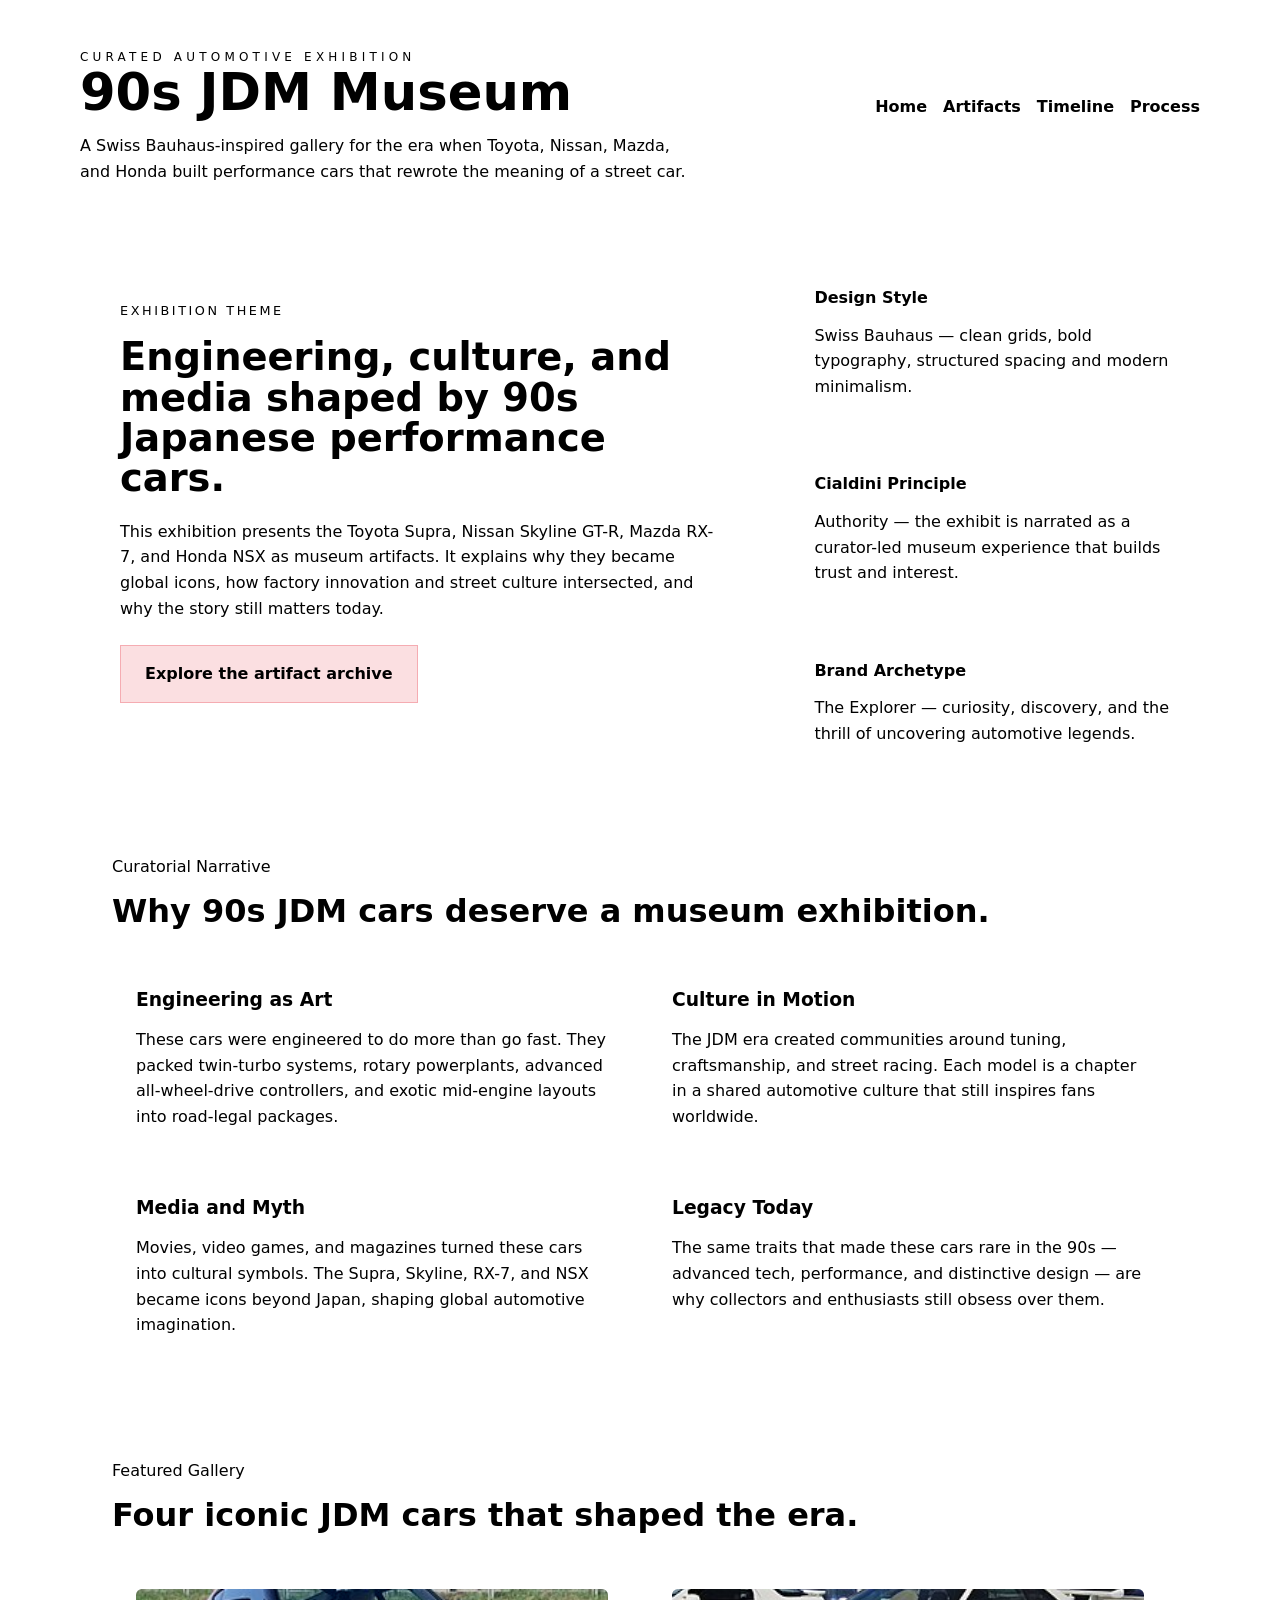
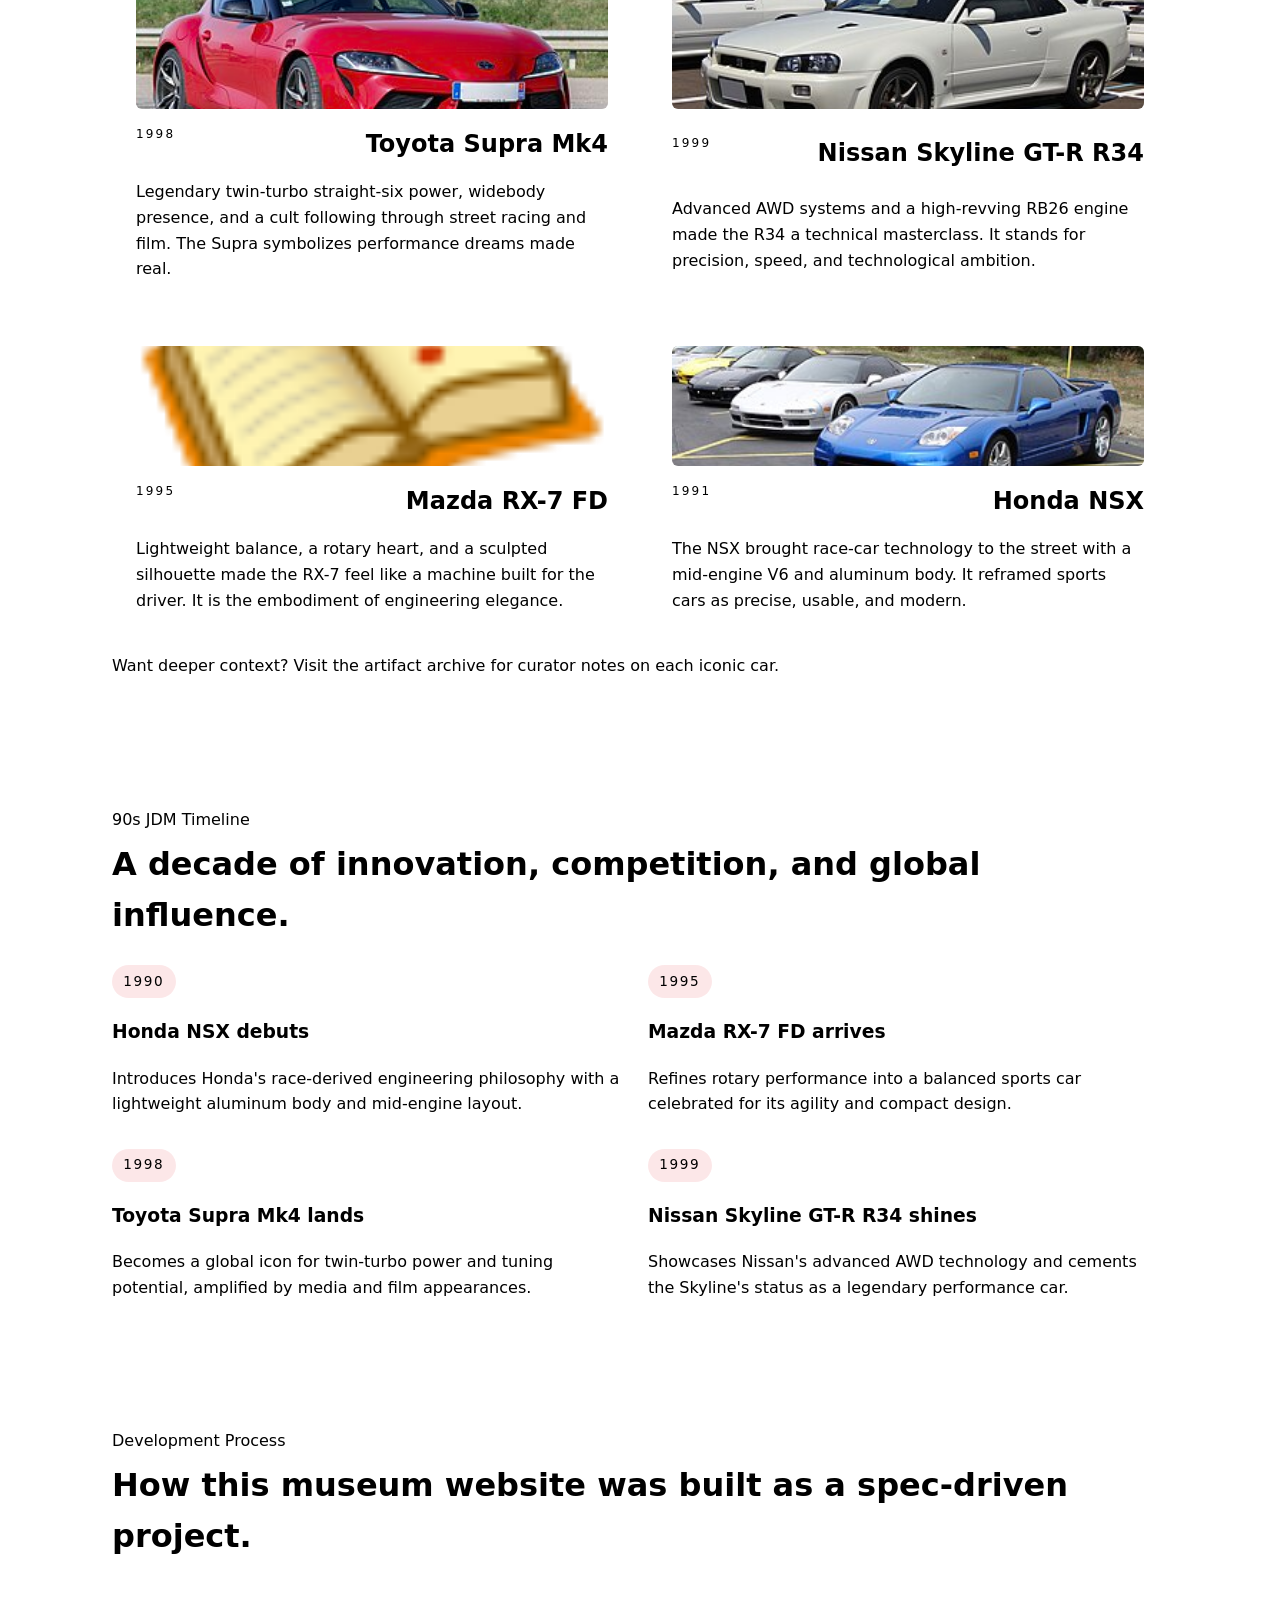
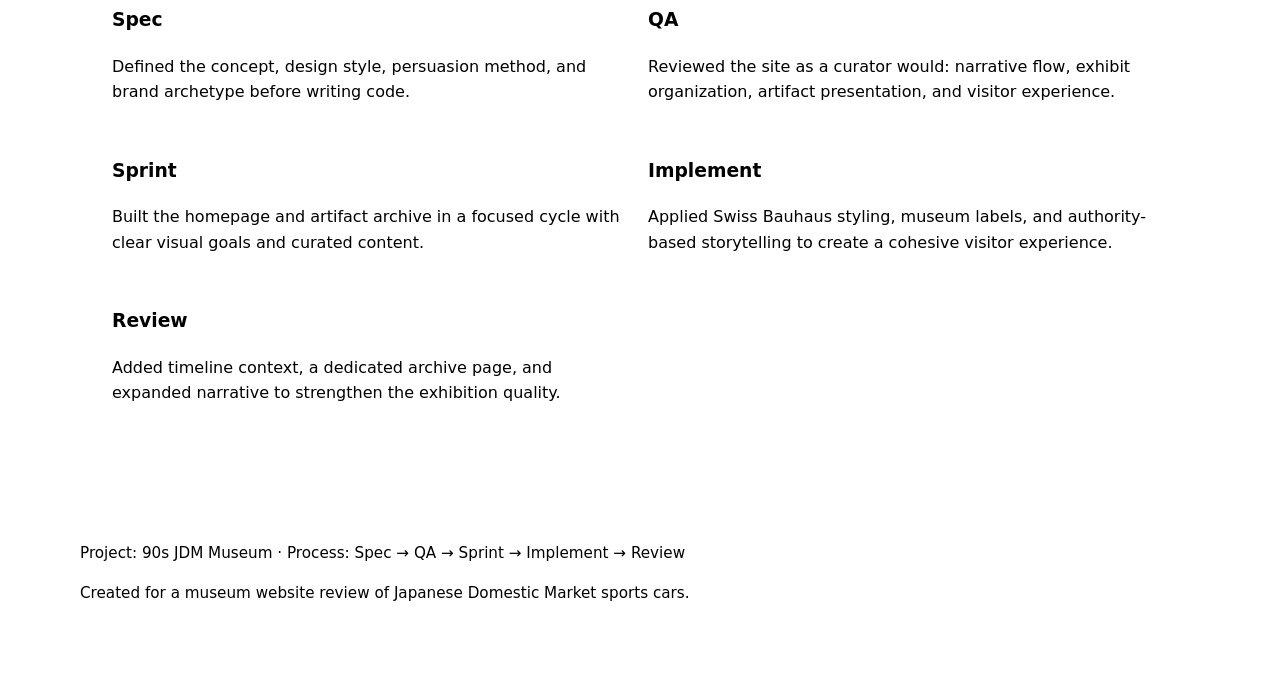
==== index.html @ 07daf3b1 "Wire images into gallery, add lightbox UI/JS/CSS, and add printable slides" ====
<!DOCTYPE html>
<html lang="en">
<head>
  <meta charset="UTF-8">
  <meta name="viewport" content="width=device-width, initial-scale=1.0">
  <title>90s JDM Museum</title>
  <meta name="description" content="A museum-style exhibition of 1990s JDM sports cars, exploring their engineering, culture, and lasting legacy.">
  <link rel="stylesheet" href="styles.css">
</head>
<body>
  <div class="page-shell">
    <header class="site-header">
      <div>
        <p class="eyebrow">Curated automotive exhibition</p>
        <h1>90s JDM Museum</h1>
        <p class="hero-copy">A Swiss Bauhaus-inspired gallery for the era when Toyota, Nissan, Mazda, and Honda built performance cars that rewrote the meaning of a street car.</p>
      </div>
      <nav>
        <a href="index.html">Home</a>
        <a href="gallery.html">Artifacts</a>
        <a href="#timeline">Timeline</a>
        <a href="#process">Process</a>
      </nav>
    </header>

    <section class="hero-panel reveal" id="exhibit">
      <div class="hero-copy-panel">
        <span class="label">Exhibition Theme</span>
        <h2>Engineering, culture, and media shaped by 90s Japanese performance cars.</h2>
        <p>This exhibition presents the Toyota Supra, Nissan Skyline GT-R, Mazda RX-7, and Honda NSX as museum artifacts. It explains why they became global icons, how factory innovation and street culture intersected, and why the story still matters today.</p>
        <a class="button-link" href="gallery.html">Explore the artifact archive</a>
      </div>
      <div class="hero-meta">
        <div class="meta-card">
          <strong>Design Style</strong>
          <p>Swiss Bauhaus — clean grids, bold typography, structured spacing and modern minimalism.</p>
        </div>
        <div class="meta-card">
          <strong>Cialdini Principle</strong>
          <p>Authority — the exhibit is narrated as a curator-led museum experience that builds trust and interest.</p>
        </div>
        <div class="meta-card">
          <strong>Brand Archetype</strong>
          <p>The Explorer — curiosity, discovery, and the thrill of uncovering automotive legends.</p>
        </div>
      </div>
    </section>

    <section class="section-block reveal" id="story">
      <div class="section-heading">
        <span class="label">Curatorial Narrative</span>
        <h2>Why 90s JDM cars deserve a museum exhibition.</h2>
      </div>
      <div class="story-grid">
        <article>
          <h3>Engineering as Art</h3>
          <p>These cars were engineered to do more than go fast. They packed twin-turbo systems, rotary powerplants, advanced all-wheel-drive controllers, and exotic mid-engine layouts into road-legal packages.</p>
        </article>
        <article>
          <h3>Culture in Motion</h3>
          <p>The JDM era created communities around tuning, craftsmanship, and street racing. Each model is a chapter in a shared automotive culture that still inspires fans worldwide.</p>
        </article>
        <article>
          <h3>Media and Myth</h3>
          <p>Movies, video games, and magazines turned these cars into cultural symbols. The Supra, Skyline, RX-7, and NSX became icons beyond Japan, shaping global automotive imagination.</p>
        </article>
        <article>
          <h3>Legacy Today</h3>
          <p>The same traits that made these cars rare in the 90s — advanced tech, performance, and distinctive design — are why collectors and enthusiasts still obsess over them.</p>
        </article>
      </div>
    </section>

    <section class="section-block strong-panel reveal" id="gallery">
      <div class="section-heading">
        <span class="label">Featured Gallery</span>
        <h2>Four iconic JDM cars that shaped the era.</h2>
      </div>
      <div class="car-grid">
        <article class="car-card reveal">
          <a class="lightbox-trigger" href="assets/supra.jpg" data-credit="See assets/attributions.md for source" data-alt="Toyota Supra Mk4">
            <img class="artifact-image" src="assets/supra.jpg" alt="Toyota Supra Mk4">
          </a>
          <div class="car-card-header">
            <span>1998</span>
            <h3>Toyota Supra Mk4</h3>
          </div>
          <p>Legendary twin-turbo straight-six power, widebody presence, and a cult following through street racing and film. The Supra symbolizes performance dreams made real.</p>
        </article>
        <article class="car-card reveal">
          <a class="lightbox-trigger" href="assets/skyline.jpg" data-credit="See assets/attributions.md for source" data-alt="Nissan Skyline GT-R R34">
            <img class="artifact-image" src="assets/skyline.jpg" alt="Nissan Skyline GT-R R34">
          </a>
          <div class="car-card-header">
            <span>1999</span>
            <h3>Nissan Skyline GT-R R34</h3>
          </div>
          <p>Advanced AWD systems and a high-revving RB26 engine made the R34 a technical masterclass. It stands for precision, speed, and technological ambition.</p>
        </article>
        <article class="car-card reveal">
          <a class="lightbox-trigger" href="assets/rx7.png" data-credit="See assets/attributions.md for source" data-alt="Mazda RX-7 FD">
            <img class="artifact-image" src="assets/rx7.png" alt="Mazda RX-7 FD">
          </a>
          <div class="car-card-header">
            <span>1995</span>
            <h3>Mazda RX-7 FD</h3>
          </div>
          <p>Lightweight balance, a rotary heart, and a sculpted silhouette made the RX-7 feel like a machine built for the driver. It is the embodiment of engineering elegance.</p>
        </article>
        <article class="car-card reveal">
          <a class="lightbox-trigger" href="assets/nsx.jpg" data-credit="See assets/attributions.md for source" data-alt="Honda NSX">
            <img class="artifact-image" src="assets/nsx.jpg" alt="Honda NSX">
          </a>
          <div class="car-card-header">
            <span>1991</span>
            <h3>Honda NSX</h3>
          </div>
          <p>The NSX brought race-car technology to the street with a mid-engine V6 and aluminum body. It reframed sports cars as precise, usable, and modern.</p>
        </article>
      </div>
      <p class="section-note">Want deeper context? Visit the artifact archive for curator notes on each iconic car.</p>
    </section>

    <section class="section-block reveal" id="timeline">
      <div class="section-heading">
        <span class="label">90s JDM Timeline</span>
        <h2>A decade of innovation, competition, and global influence.</h2>
      </div>
      <div class="timeline-grid">
        <article>
          <span class="timeline-year">1990</span>
          <h3>Honda NSX debuts</h3>
          <p>Introduces Honda's race-derived engineering philosophy with a lightweight aluminum body and mid-engine layout.</p>
        </article>
        <article>
          <span class="timeline-year">1995</span>
          <h3>Mazda RX-7 FD arrives</h3>
          <p>Refines rotary performance into a balanced sports car celebrated for its agility and compact design.</p>
        </article>
        <article>
          <span class="timeline-year">1998</span>
          <h3>Toyota Supra Mk4 lands</h3>
          <p>Becomes a global icon for twin-turbo power and tuning potential, amplified by media and film appearances.</p>
        </article>
        <article>
          <span class="timeline-year">1999</span>
          <h3>Nissan Skyline GT-R R34 shines</h3>
          <p>Showcases Nissan's advanced AWD technology and cements the Skyline's status as a legendary performance car.</p>
        </article>
      </div>
    </section>

    <section class="section-block reveal" id="process">
      <div class="section-heading">
        <span class="label">Development Process</span>
        <h2>How this museum website was built as a spec-driven project.</h2>
      </div>
      <div class="process-grid">
        <article>
          <h3>Spec</h3>
          <p>Defined the concept, design style, persuasion method, and brand archetype before writing code.</p>
        </article>
        <article>
          <h3>QA</h3>
          <p>Reviewed the site as a curator would: narrative flow, exhibit organization, artifact presentation, and visitor experience.</p>
        </article>
        <article>
          <h3>Sprint</h3>
          <p>Built the homepage and artifact archive in a focused cycle with clear visual goals and curated content.</p>
        </article>
        <article>
          <h3>Implement</h3>
          <p>Applied Swiss Bauhaus styling, museum labels, and authority-based storytelling to create a cohesive visitor experience.</p>
        </article>
        <article>
          <h3>Review</h3>
          <p>Added timeline context, a dedicated archive page, and expanded narrative to strengthen the exhibition quality.</p>
        </article>
      </div>
    </section>

    <footer class="site-footer reveal">
      <p>Project: 90s JDM Museum · Process: Spec → QA → Sprint → Implement → Review</p>
      <p>Created for a museum website review of Japanese Domestic Market sports cars.</p>
    </footer>
  </div>
  <script src="scripts.js" defer></script>
</body>
</html>
---- styles.css ----
:import url('https://fonts.googleapis.com/css2?family=Inter:wght@400;600;700;900&display=swap');

:root {
  color-scheme: dark;
  --bg: #0f1115;
  --surface: #15191f;
  --surface-2: #1f242c;
  --text: #f2f2f0;
  --muted: #9aa0a8;
  --accent: #e63946;
  --accent-soft: #ff6b6b;
  --border: rgba(255, 255, 255, 0.08);
}

* {
  box-sizing: border-box;
}

html, body {
  margin: 0;
  min-height: 100%;
  scroll-behavior: smooth;
  background: radial-gradient(circle at top left, rgba(230, 57, 70, 0.09), transparent 30%),
              radial-gradient(circle at bottom right, rgba(255, 255, 255, 0.04), transparent 20%),
              var(--bg);
  color: var(--text);
  font-family: Inter, ui-sans-serif, system-ui, -apple-system, BlinkMacSystemFont, sans-serif;
  -webkit-font-smoothing:antialiased;
  -moz-osx-font-smoothing:grayscale;
}

body {
  line-height: 1.6;
}

.page-shell {
  width: min(1120px, calc(100% - 2rem));
  margin: 0 auto;
  padding: 2rem 0 4rem;
}

.site-header {
  display: grid;
  gap: 1.5rem;
  align-items: center;
  grid-template-columns: 1fr auto;
  padding-bottom: 2rem;
  border-bottom: 1px solid var(--border);
}

.eyebrow {
  text-transform: uppercase;
  letter-spacing: 0.35em;
  font-size: 0.75rem;
  color: var(--accent-soft);
  margin: 0 0 0.75rem 0;
}

.site-header h1 {
  margin: 0;
  font-size: clamp(2.4rem, 4vw, 4rem);
  line-height: 0.98;
}

.site-header p {
  max-width: 60ch;
  margin: 1rem 0 0;
  color: var(--muted);
}

.site-header nav {
  display: flex;
  gap: 1rem;
  flex-wrap: wrap;
  justify-content: end;
}

.site-header a {
  color: var(--text);
  text-decoration: none;
  font-weight: 600;
  border-bottom: 2px solid transparent;
  transition: color 0.2s ease, border-color 0.2s ease;
}

.site-header a:hover {
  color: var(--accent);
  border-color: var(--accent);
}

.hero-panel {
  display: grid;
  gap: 1.5rem;
  grid-template-columns: minmax(0, 1.65fr) 1fr;
  margin-top: 2.5rem;
}

.hero-copy-panel {
  padding: 2.5rem;
  background: rgba(255, 255, 255, 0.03);
  border: 1px solid var(--border);
}

.hero-copy-panel .label {
  display: inline-flex;
  margin-bottom: 1rem;
  font-size: 0.8rem;
  letter-spacing: 0.2em;
  text-transform: uppercase;
  color: var(--accent-soft);
}

.hero-copy-panel h2 {
  margin: 0;
  font-size: clamp(2rem, 3vw, 2.8rem);
  line-height: 1.05;
}

.hero-copy-panel p {
  margin: 1.25rem 0 0;
  color: var(--muted);
}

.hero-meta {
  display: grid;
  gap: 1rem;
}

.meta-card {
  padding: 1.75rem;
  background: var(--surface-2);
  border: 1px solid var(--border);
}

.meta-card strong {
  display: block;
  margin-bottom: 0.75rem;
  color: var(--accent);
}

.meta-card p {
  margin: 0;
  color: var(--muted);
}

.section-block {
  margin-top: 3rem;
  padding: 2rem;
  background: rgba(255, 255, 255, 0.02);
  border: 1px solid var(--border);
}

.section-heading {
  margin-bottom: 1.5rem;
}

.section-heading h2 {
  margin: 0.4rem 0 0;
  font-size: clamp(1.8rem, 2.5vw, 2.6rem);
}

.story-grid,
.car-grid,
.curator-grid {
  display: grid;
  gap: 1rem;
}

.story-grid {
  grid-template-columns: repeat(2, minmax(0, 1fr));
}

.story-grid article,
.car-card,
.curator-grid article {
  padding: 1.5rem;
  background: var(--surface);
  border: 1px solid var(--border);
}

.story-grid h3,
.car-card h3,
.curator-grid h3 {
  margin-top: 0;
  margin-bottom: 0.75rem;
  color: var(--text);
}

.story-grid p,
.car-card p,
.curator-grid p {
  margin: 0;
  color: var(--muted);
}

.strong-panel {
  margin-top: 2rem;
  border-left: 4px solid var(--accent);
}

.car-grid {
  grid-template-columns: repeat(2, minmax(0, 1fr));
}

.car-card {
  display: grid;
  gap: 1rem;
}

.car-card-header {
  display: flex;
  justify-content: space-between;
  align-items: flex-start;
  gap: 1rem;
}

.car-card-header span {
  text-transform: uppercase;
  letter-spacing: 0.18em;
  color: var(--accent-soft);
  font-size: 0.75rem;
}

.car-card h3 {
  margin: 0;
  font-size: 1.5rem;
}

.curator-grid {
  grid-template-columns: repeat(2, minmax(0, 1fr));
}

.site-footer {
  margin-top: 3rem;
  padding-top: 1.5rem;
  border-top: 1px solid var(--border);
  color: var(--muted);
  font-size: 0.95rem;
}

@media (max-width: 840px) {
  .site-header {
    grid-template-columns: 1fr;
  }

  .hero-panel,
  .story-grid,
  .car-grid,
  .curator-grid {
    grid-template-columns: 1fr;
  }

  .site-header nav {
    justify-content: start;
  }
}

.section-note {
  margin-top: 1rem;
  color: var(--muted);
}

.timeline-grid,
.process-grid,
.artifact-grid,
.insight-grid {
  display: grid;
  gap: 1rem;
}

.timeline-grid,
.process-grid,
.insight-grid {
  grid-template-columns: repeat(2, minmax(0, 1fr));
}

.artifact-grid {
  grid-template-columns: repeat(2, minmax(0, 1fr));
}

.artifact-card,
.insight-grid article {
  padding: 1.75rem;
  background: var(--surface);
  border: 1px solid var(--border);
}

.artifact-card-header,
.car-card-header {
  display: flex;
  justify-content: space-between;
  align-items: flex-start;
  gap: 1rem;
}

.artifact-tagline {
  margin: 0.75rem 0;
  color: var(--text);
}

.artifact-card ul {
  margin: 0 0 1rem;
  padding-left: 1.25rem;
  color: var(--muted);
}

.artifact-card li {
  margin-bottom: 0.6rem;
}

.artifact-note {
  margin: 0;
  color: var(--muted);
}

.timeline-year {
  display: inline-flex;
  padding: 0.35rem 0.7rem;
  background: rgba(230, 57, 70, 0.12);
  color: var(--accent-soft);
  border-radius: 999px;
  font-size: 0.85rem;
  letter-spacing: 0.12em;
  text-transform: uppercase;
}

.button-link {
  display: inline-flex;
  margin-top: 1.5rem;
  padding: 0.95rem 1.5rem;
  color: var(--text);
  background: rgba(230, 57, 70, 0.16);
  border: 1px solid rgba(230, 57, 70, 0.3);
  text-decoration: none;
  font-weight: 700;
  transition: transform 0.2s ease, background 0.2s ease;
}

.button-link:hover {
  transform: translateY(-1px);
  background: rgba(230, 57, 70, 0.22);
}

.reveal {
  opacity: 0;
  transform: translateY(10px);
  transition: opacity 560ms cubic-bezier(.2,.9,.2,1), transform 560ms cubic-bezier(.2,.9,.2,1);
  will-change: opacity, transform;
}
.reveal.active {
  opacity: 1;
  transform: none;
}

@media (prefers-reduced-motion: reduce) {
  .reveal { transition: none; opacity: 1; transform: none; }
}

.car-visual {
  width: 100%;
  height: 120px;
  border-radius: 8px;
  display: grid;
  place-items: center;
  background: linear-gradient(180deg, rgba(255,255,255,0.02), rgba(255,255,255,0.01));
  margin-bottom: 0.75rem;
  color: var(--accent-soft);
}
.car-visual svg { width: 90%; height: 84px; display: block; }

.car-card, .artifact-card { transition: transform 220ms ease, box-shadow 220ms ease; }
.car-card:hover, .artifact-card:hover { transform: translateY(-6px); box-shadow: 0 8px 30px rgba(0,0,0,0.5); }

@media (max-width: 840px) {
  .site-header {
    grid-template-columns: 1fr;
  }

  .hero-panel,
  .story-grid,
  .car-grid,
  .curator-grid,
  .timeline-grid,
  .process-grid,
  .artifact-grid,
  .insight-grid {
    grid-template-columns: 1fr;
  }

  .site-header nav {
    justify-content: start;
  }
}

@media (max-width: 520px) {
  .page-shell {
    padding: 1.5rem 0 3rem;
  }
}

/* Lightbox and artifact image styles */
.artifact-image {
  width: 100%;
  border-radius: 6px;
  display: block;
  object-fit: cover;
  height: 120px;
}

.lightbox {
  position: fixed;
  inset: 0;
  display: none;
  align-items: center;
  justify-content: center;
  background: rgba(0,0,0,0.88);
  z-index: 1200;
  padding: 2rem;
}
.lightbox.active { display: flex; }
.lightbox .lb-image {
  max-width: 92%;
  max-height: 82%;
  border-radius: 8px;
  box-shadow: 0 18px 50px rgba(0,0,0,0.7);
}
.lightbox .lb-credit {
  margin-top: 0.75rem;
  color: var(--muted);
  font-size: 0.9rem;
  text-align: center;
}
.lightbox .lb-close {
  position: absolute;
  top: 1rem;
  right: 1rem;
  background: transparent;
  border: none;
  color: var(--text);
  font-size: 1.6rem;
  cursor: pointer;
}
.lightbox-trigger { cursor: zoom-in; display: inline-block; }
.lightbox-trigger:focus { outline: 2px solid var(--accent); outline-offset: 3px; }
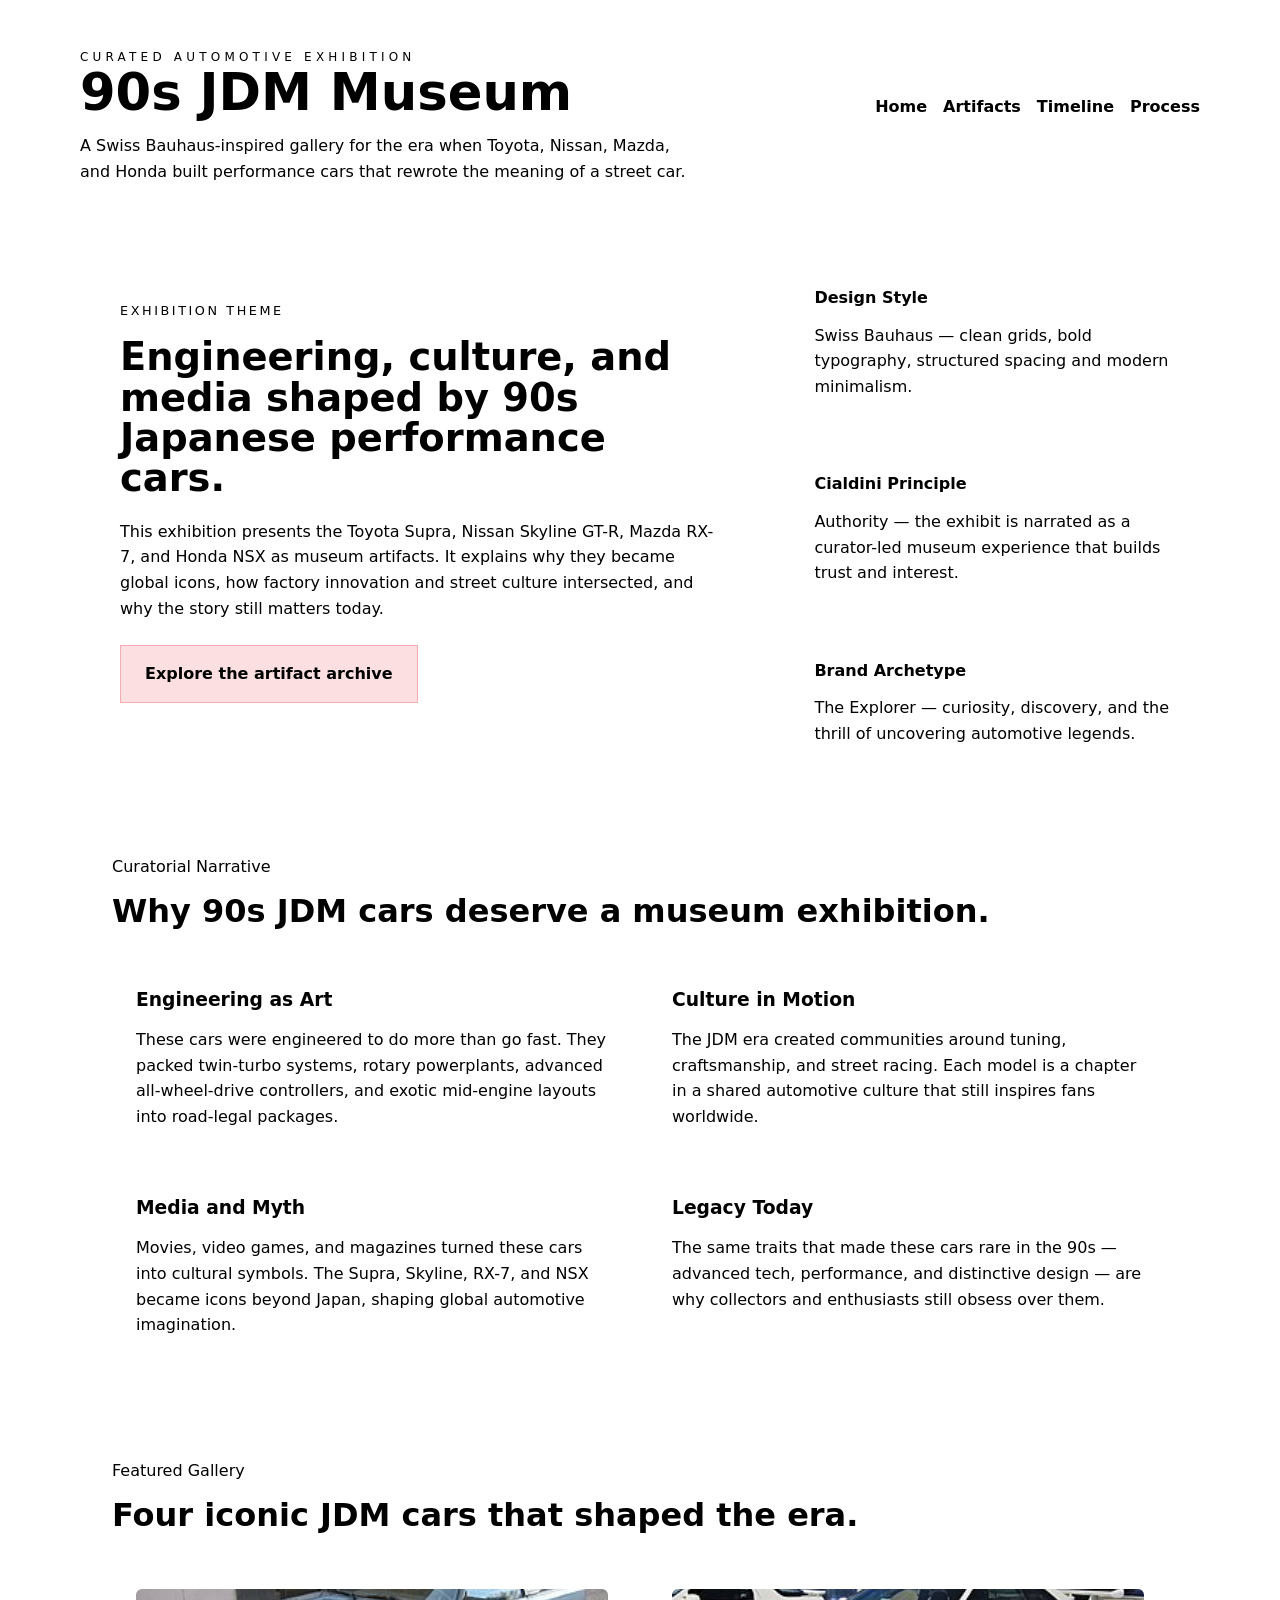
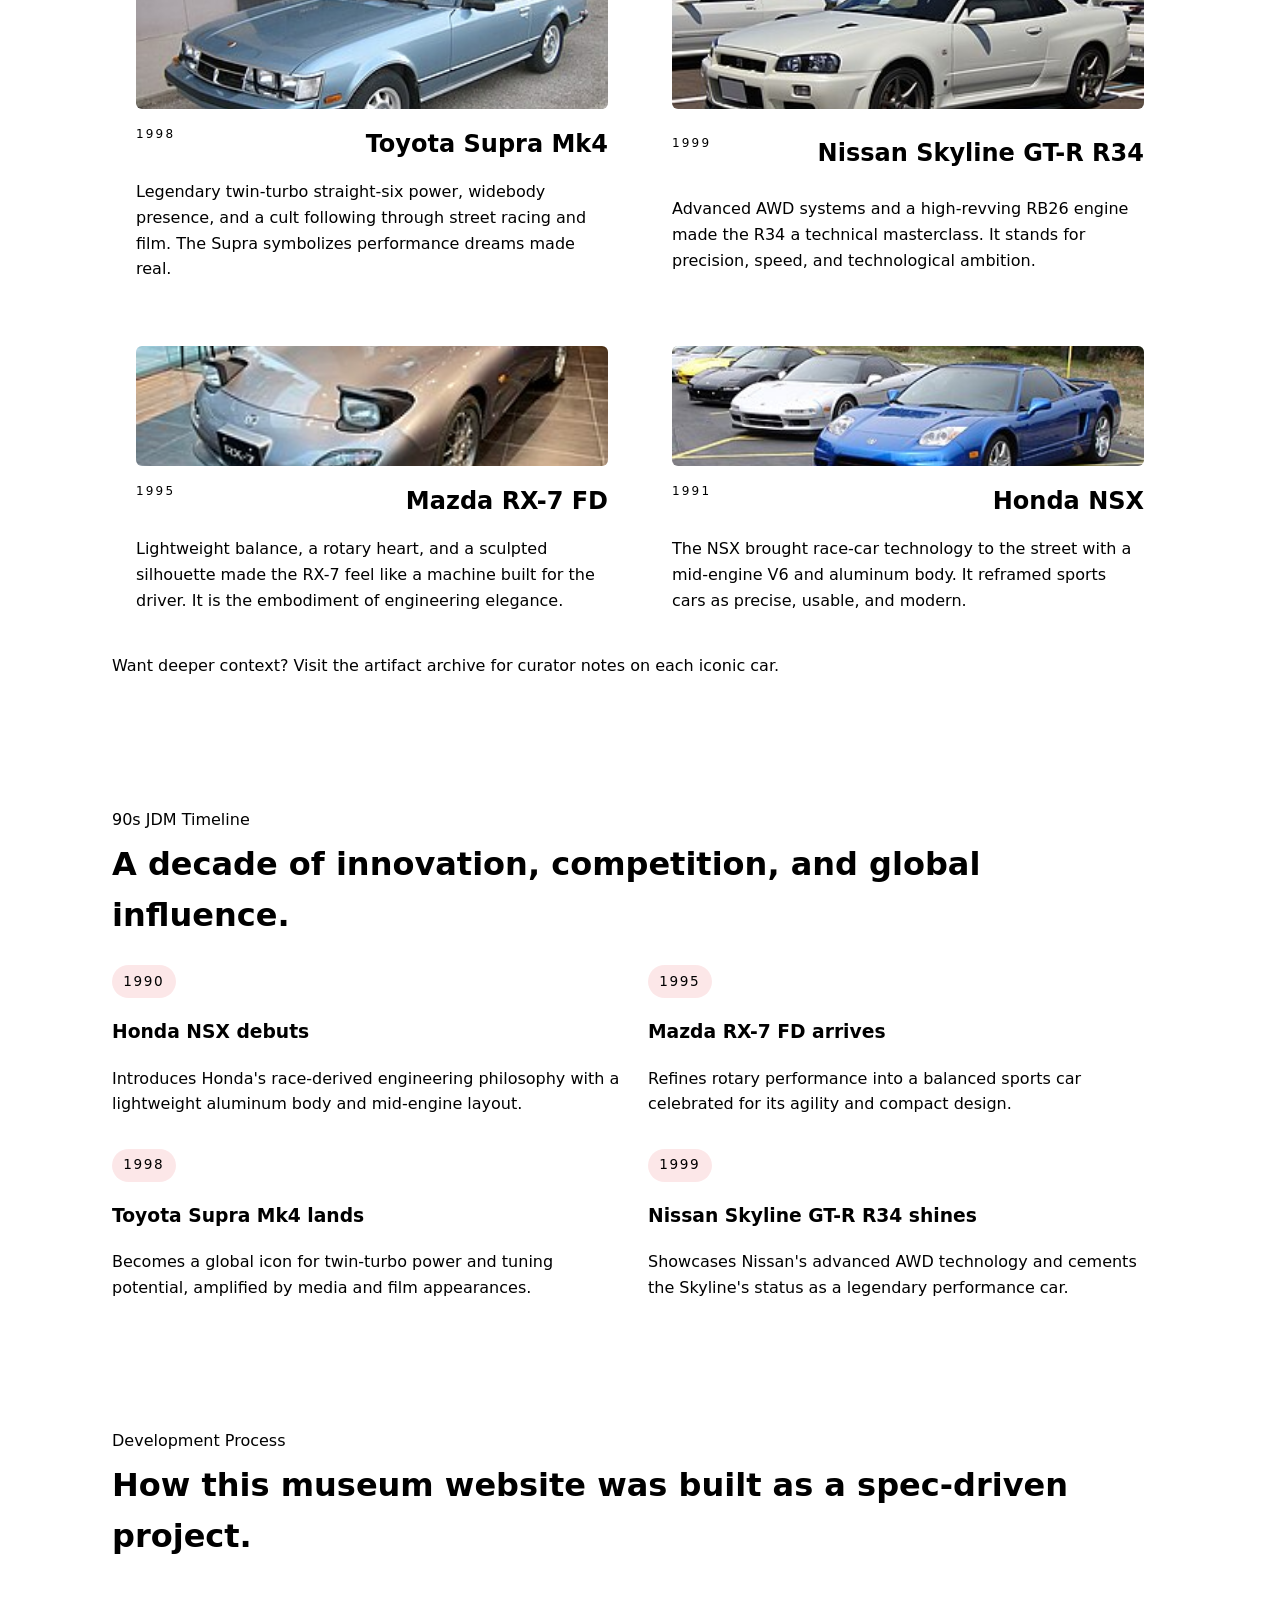
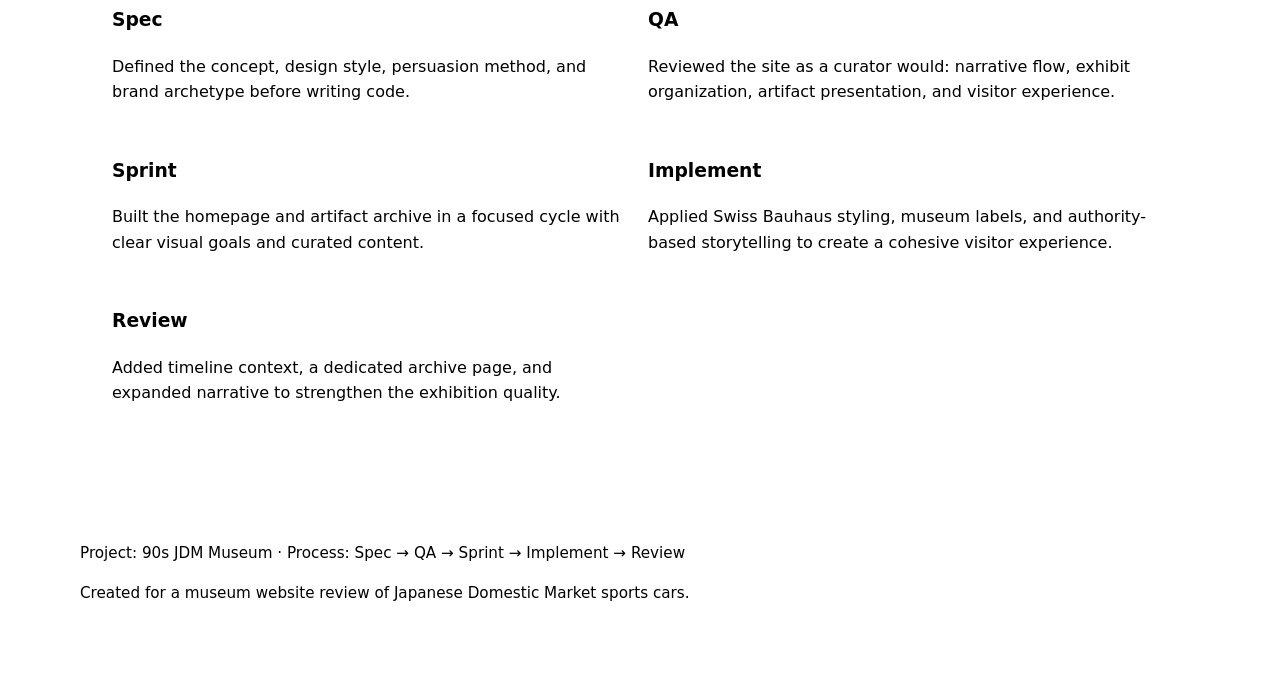
==== commit dc51538f: "Fix RX-7 image, replace Supra with Mk4 asset, update attributions" ====
--- a/index.html
+++ b/index.html
@@ -98,8 +98,8 @@
           <p>Advanced AWD systems and a high-revving RB26 engine made the R34 a technical masterclass. It stands for precision, speed, and technological ambition.</p>
         </article>
         <article class="car-card reveal">
-          <a class="lightbox-trigger" href="assets/rx7.png" data-credit="See assets/attributions.md for source" data-alt="Mazda RX-7 FD">
-            <img class="artifact-image" src="assets/rx7.png" alt="Mazda RX-7 FD">
+          <a class="lightbox-trigger" href="assets/rx7.jpg" data-credit="See assets/attributions.md for source" data-alt="Mazda RX-7 FD">
+            <img class="artifact-image" src="assets/rx7.jpg" alt="Mazda RX-7 FD">
           </a>
           <div class="car-card-header">
             <span>1995</span>
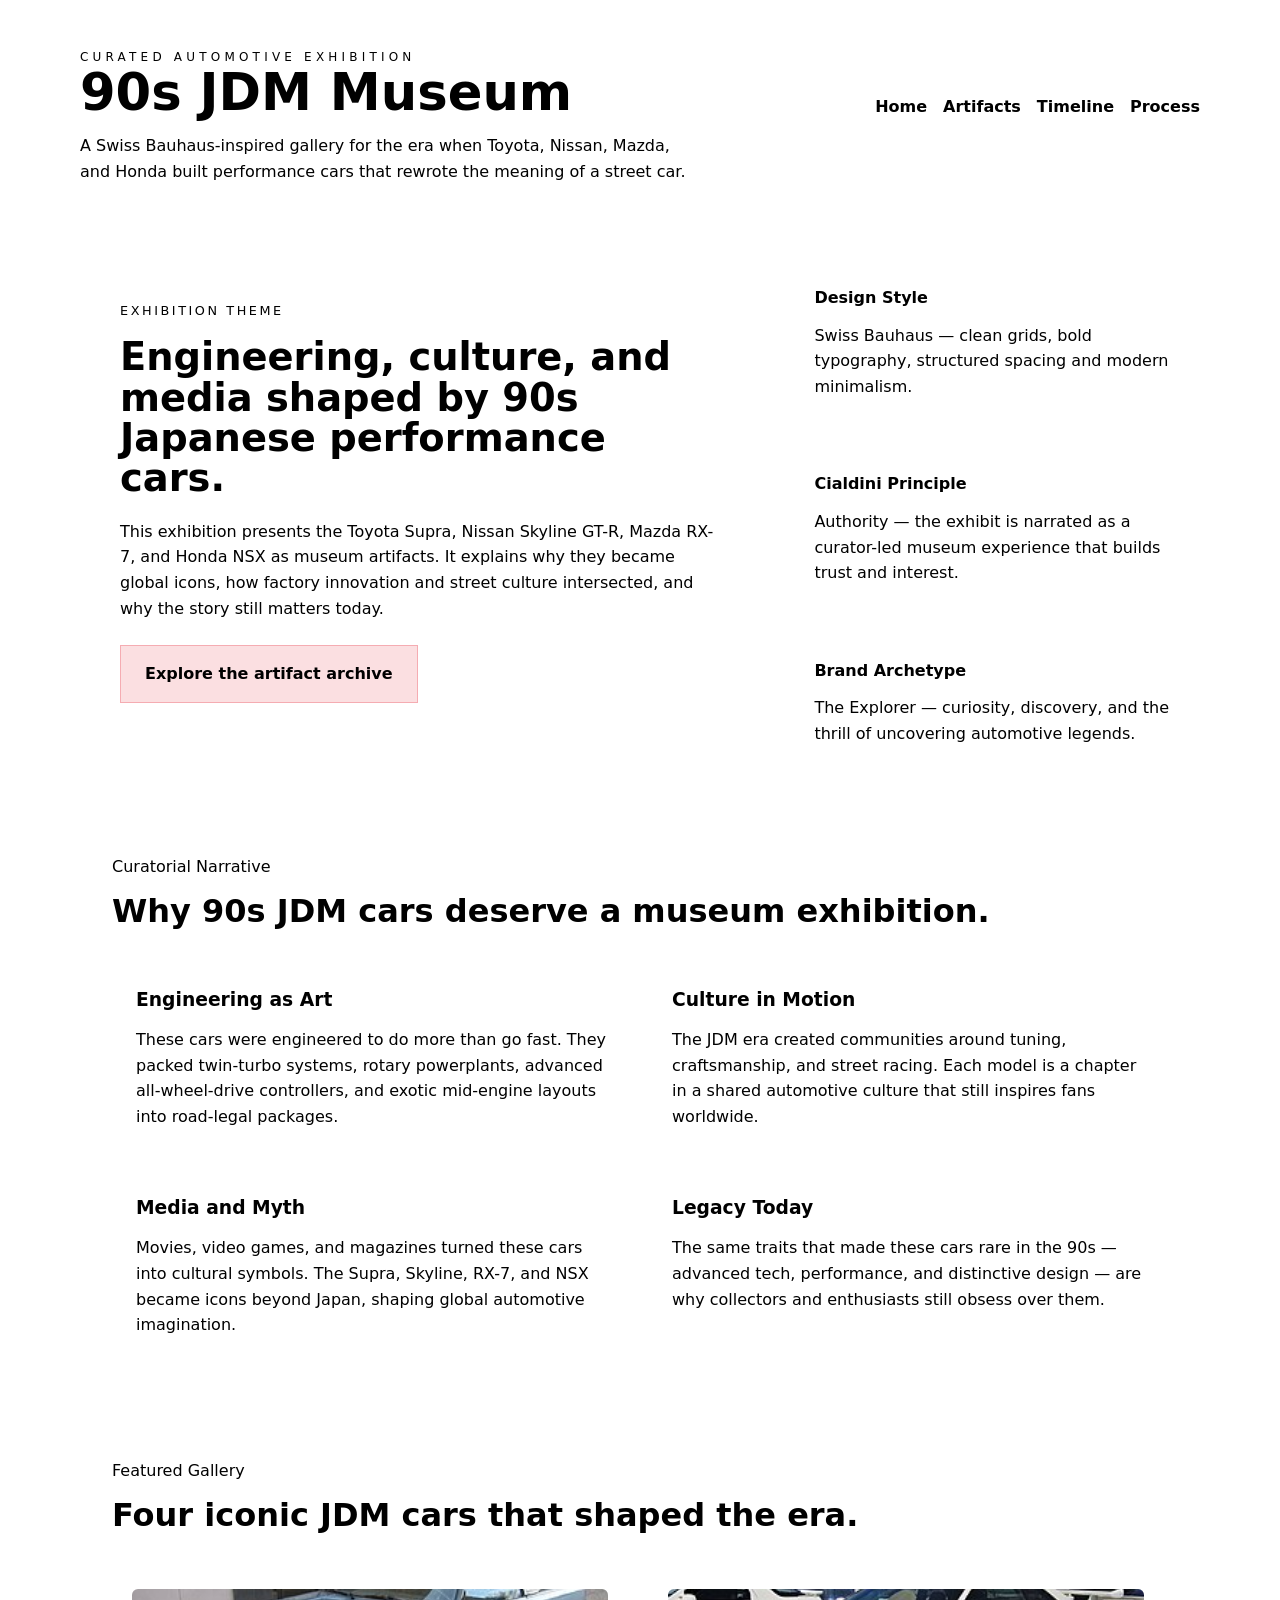
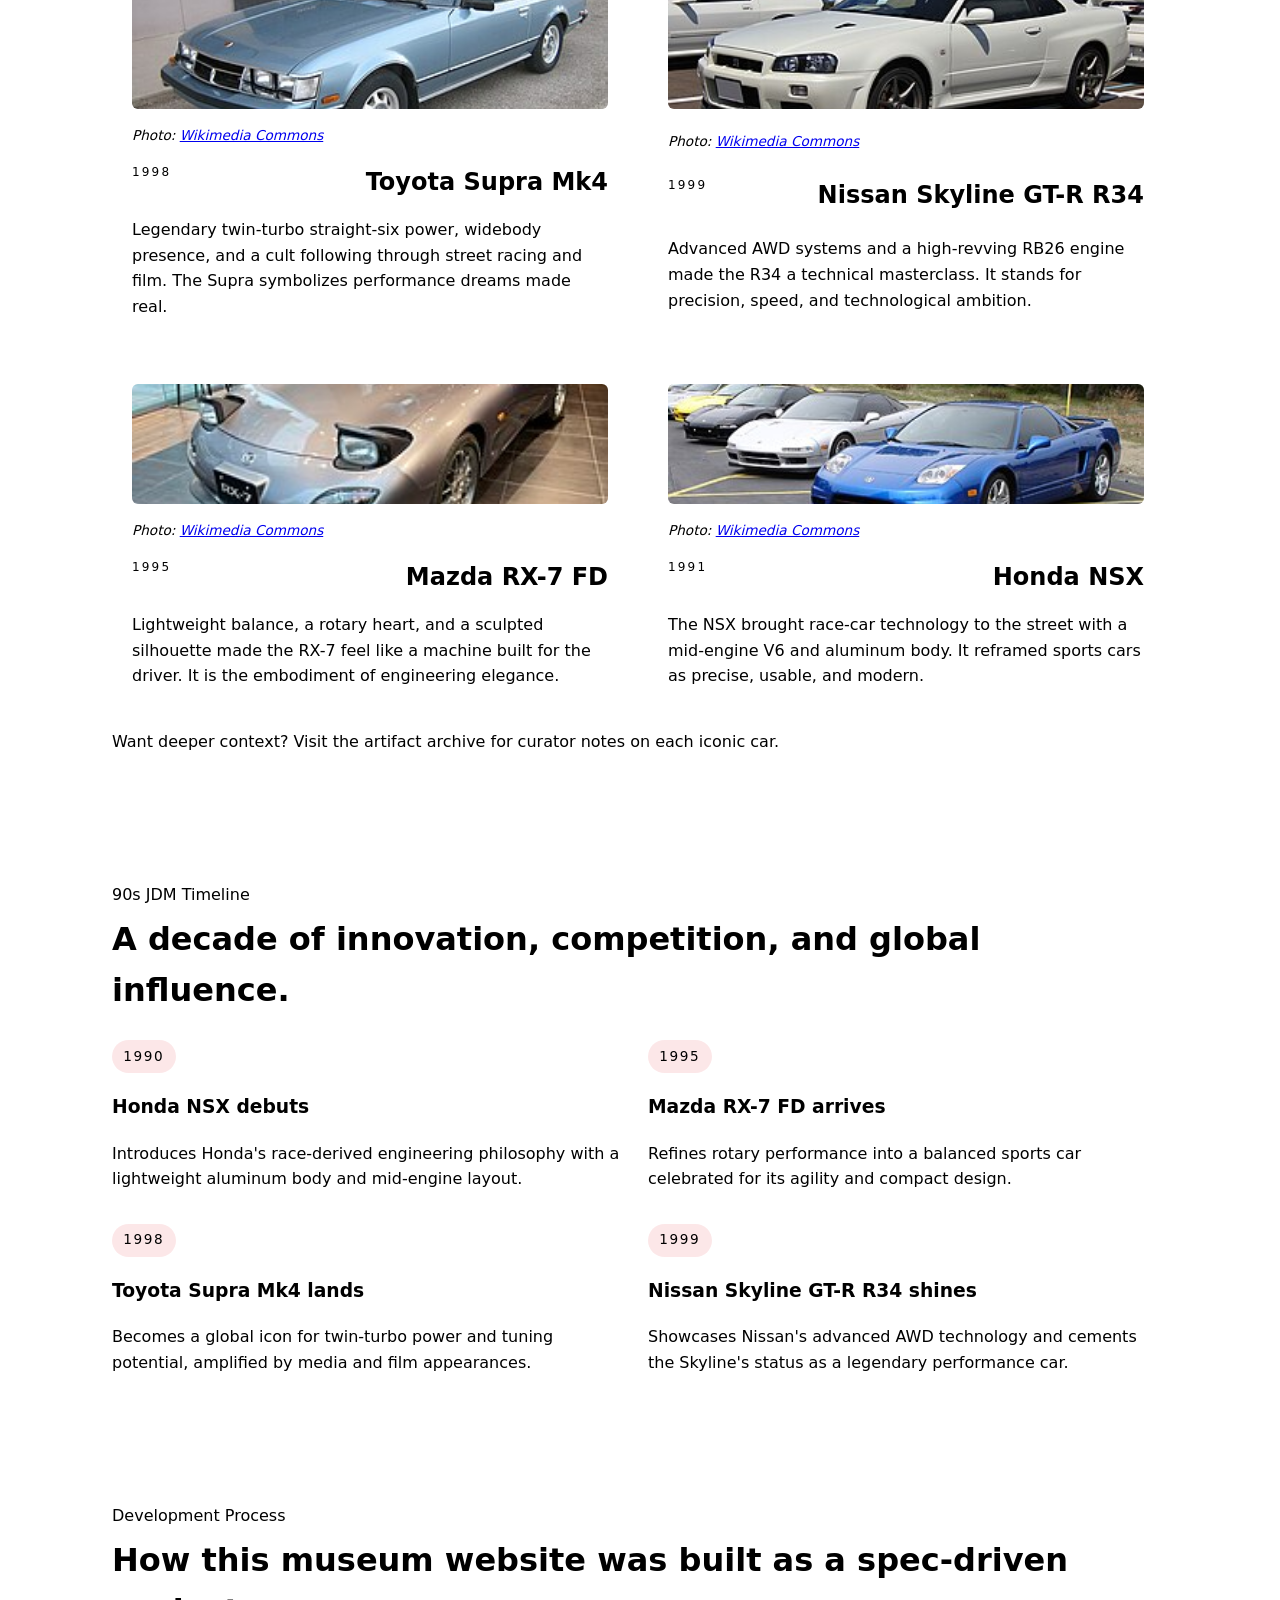
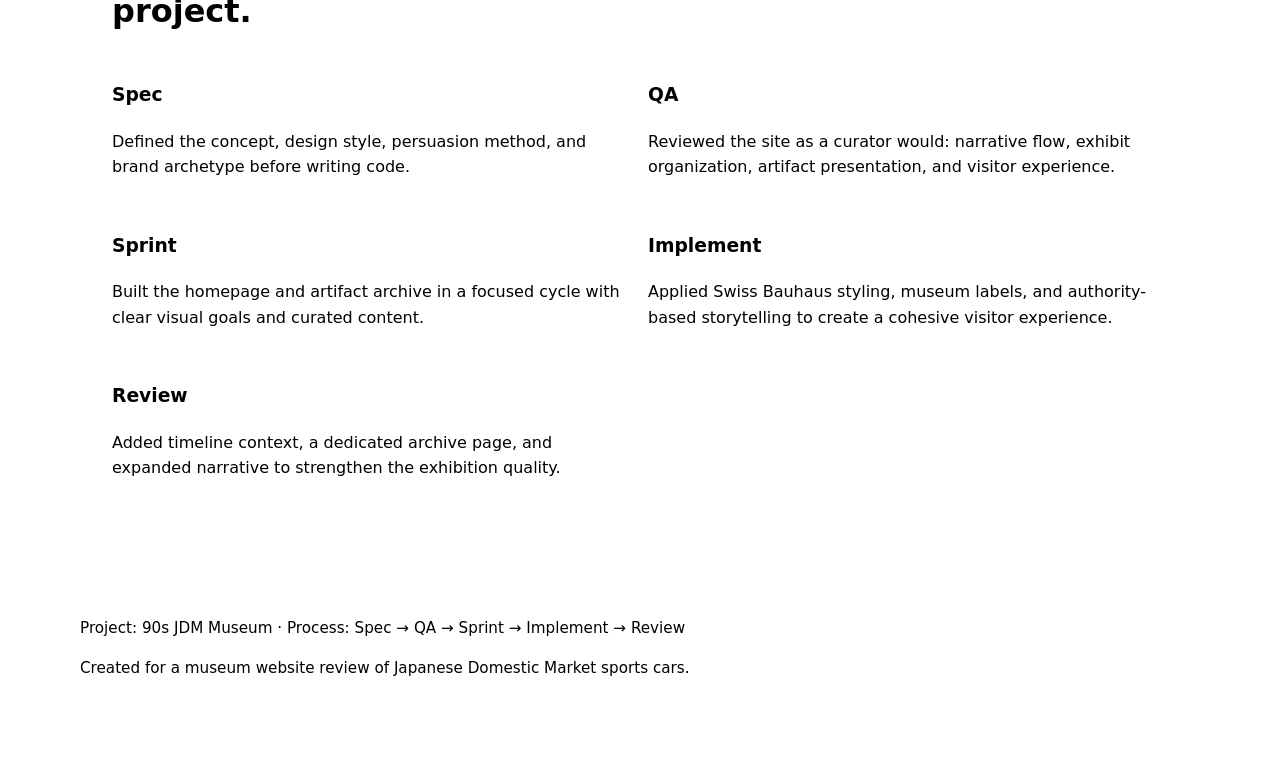
==== commit c952cc84: "Add per-card color accents and visible photo credits; CSS refinements" ====
--- a/index.html
+++ b/index.html
@@ -77,40 +77,44 @@
         <h2>Four iconic JDM cars that shaped the era.</h2>
       </div>
       <div class="car-grid">
-        <article class="car-card reveal">
+        <article class="car-card reveal accent-supra">
           <a class="lightbox-trigger" href="assets/supra.jpg" data-credit="See assets/attributions.md for source" data-alt="Toyota Supra Mk4">
             <img class="artifact-image" src="assets/supra.jpg" alt="Toyota Supra Mk4">
           </a>
+          <p class="img-credit">Photo: <a href="https://en.wikipedia.org/wiki/File:Toyota_Supra_(2492707827).jpg" target="_blank" rel="noopener">Wikimedia Commons</a></p>
           <div class="car-card-header">
             <span>1998</span>
             <h3>Toyota Supra Mk4</h3>
           </div>
           <p>Legendary twin-turbo straight-six power, widebody presence, and a cult following through street racing and film. The Supra symbolizes performance dreams made real.</p>
         </article>
-        <article class="car-card reveal">
+        <article class="car-card reveal accent-skyline">
           <a class="lightbox-trigger" href="assets/skyline.jpg" data-credit="See assets/attributions.md for source" data-alt="Nissan Skyline GT-R R34">
             <img class="artifact-image" src="assets/skyline.jpg" alt="Nissan Skyline GT-R R34">
           </a>
+          <p class="img-credit">Photo: <a href="https://en.wikipedia.org/wiki/File:Nissan_Skyline_GT-R_R34_V_Spec_II.jpg" target="_blank" rel="noopener">Wikimedia Commons</a></p>
           <div class="car-card-header">
             <span>1999</span>
             <h3>Nissan Skyline GT-R R34</h3>
           </div>
           <p>Advanced AWD systems and a high-revving RB26 engine made the R34 a technical masterclass. It stands for precision, speed, and technological ambition.</p>
         </article>
-        <article class="car-card reveal">
+        <article class="car-card reveal accent-rx7">
           <a class="lightbox-trigger" href="assets/rx7.jpg" data-credit="See assets/attributions.md for source" data-alt="Mazda RX-7 FD">
             <img class="artifact-image" src="assets/rx7.jpg" alt="Mazda RX-7 FD">
           </a>
+          <p class="img-credit">Photo: <a href="https://en.wikipedia.org/wiki/File:Mazda_RX-7_SPIRIT_R_Type_A_(GF-FD3S)_(10).jpg" target="_blank" rel="noopener">Wikimedia Commons</a></p>
           <div class="car-card-header">
             <span>1995</span>
             <h3>Mazda RX-7 FD</h3>
           </div>
           <p>Lightweight balance, a rotary heart, and a sculpted silhouette made the RX-7 feel like a machine built for the driver. It is the embodiment of engineering elegance.</p>
         </article>
-        <article class="car-card reveal">
+        <article class="car-card reveal accent-nsx">
           <a class="lightbox-trigger" href="assets/nsx.jpg" data-credit="See assets/attributions.md for source" data-alt="Honda NSX">
             <img class="artifact-image" src="assets/nsx.jpg" alt="Honda NSX">
           </a>
+          <p class="img-credit">Photo: <a href="https://en.wikipedia.org/wiki/File:AcuraNSX-05-cropped.jpg" target="_blank" rel="noopener">Wikimedia Commons</a></p>
           <div class="car-card-header">
             <span>1991</span>
             <h3>Honda NSX</h3>
--- a/styles.css
+++ b/styles.css
@@ -9,6 +9,12 @@
   --muted: #9aa0a8;
   --accent: #e63946;
   --accent-soft: #ff6b6b;
+  /* Per-artifact accent tokens */
+  --accent-supra: #ff6b6b;
+  --accent-skyline: #4fd1c5;
+  --accent-rx7: #f7c948;
+  --accent-nsx: #8aa0ff;
+  --card-accent: var(--accent-soft);
   --border: rgba(255, 255, 255, 0.08);
 }
 
@@ -371,6 +377,17 @@
 .car-card, .artifact-card { transition: transform 220ms ease, box-shadow 220ms ease; }
 .car-card:hover, .artifact-card:hover { transform: translateY(-6px); box-shadow: 0 8px 30px rgba(0,0,0,0.5); }
 
+/* per-card accent wiring */
+.accent-supra { --card-accent: var(--accent-supra); }
+.accent-skyline { --card-accent: var(--accent-skyline); }
+.accent-rx7 { --card-accent: var(--accent-rx7); }
+.accent-nsx { --card-accent: var(--accent-nsx); }
+
+.car-card, .artifact-card { border-left: 4px solid var(--card-accent, transparent); padding-left: 1rem; }
+.car-card-header span { color: var(--card-accent, var(--accent-soft)); }
+
+.img-credit { margin: 0.45rem 0 0; font-size: 0.85rem; color: var(--muted); font-style: italic; }
+
 @media (max-width: 840px) {
   .site-header {
     grid-template-columns: 1fr;
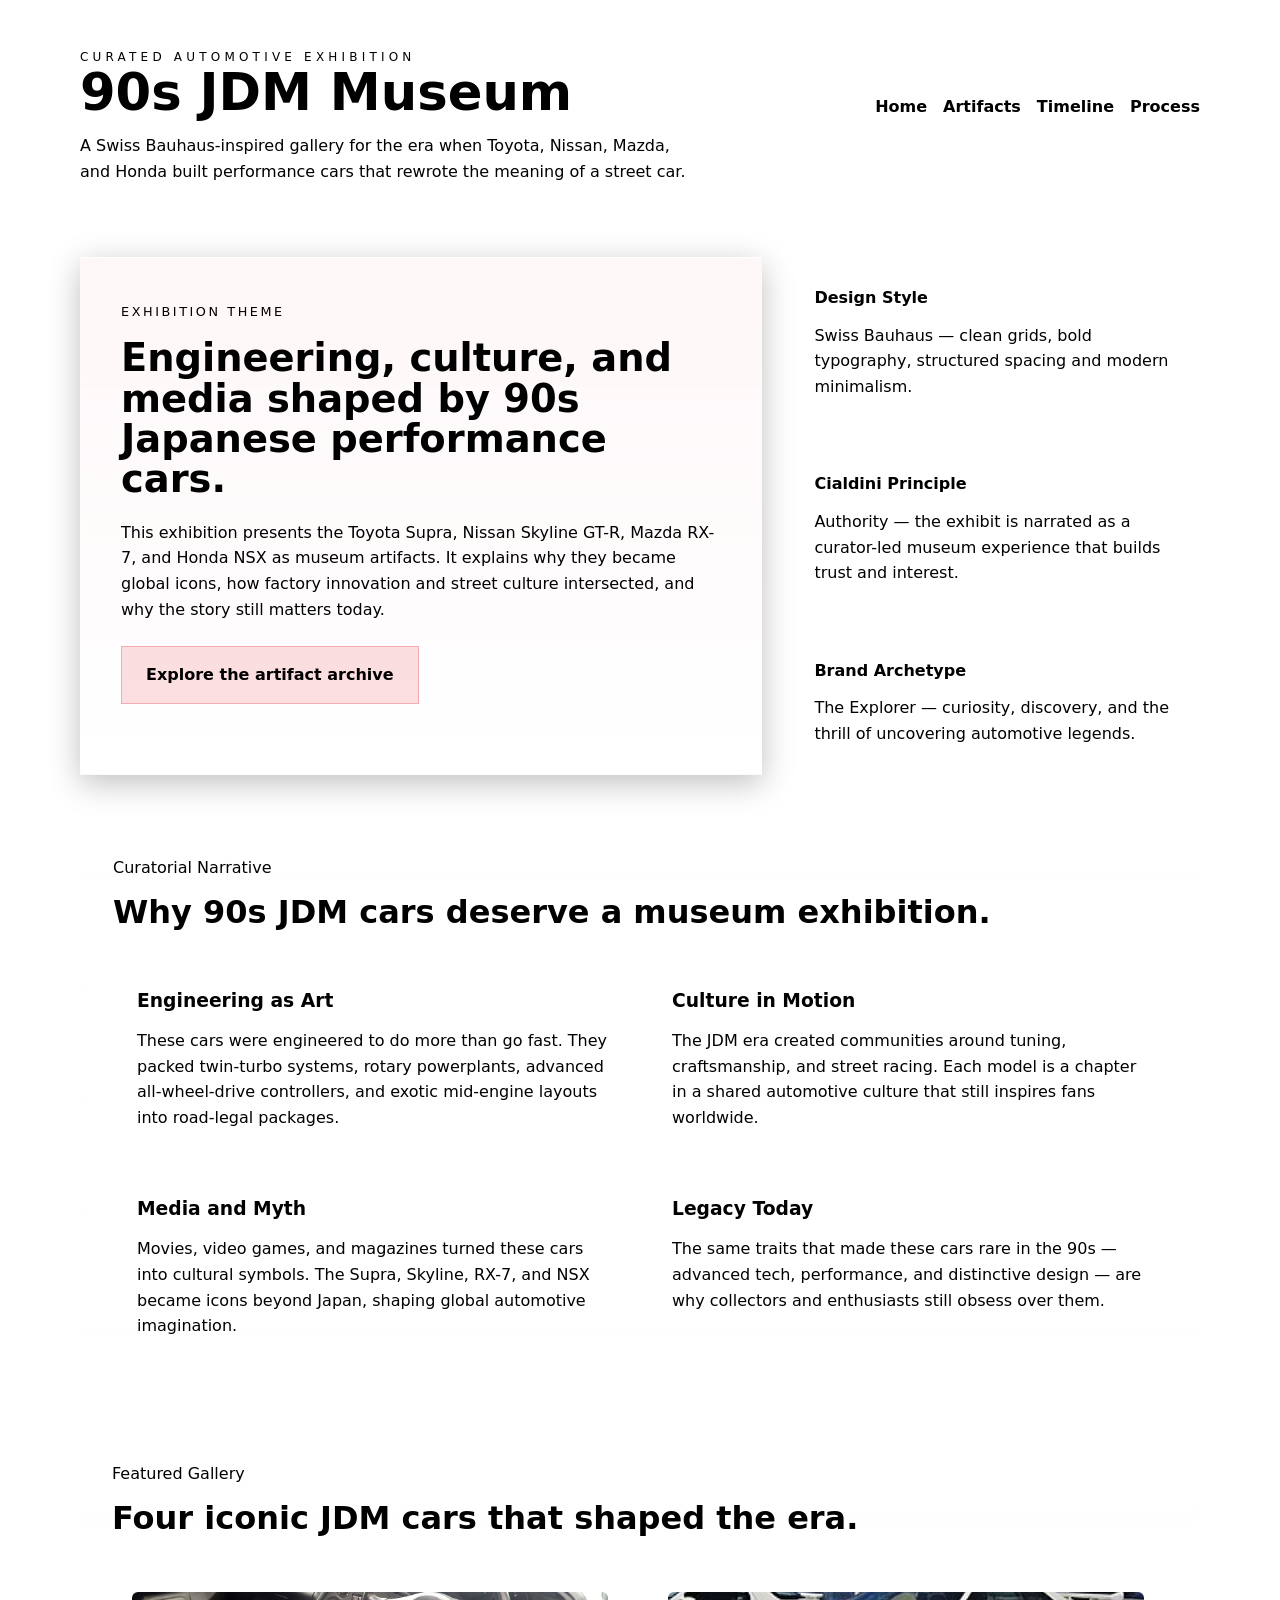
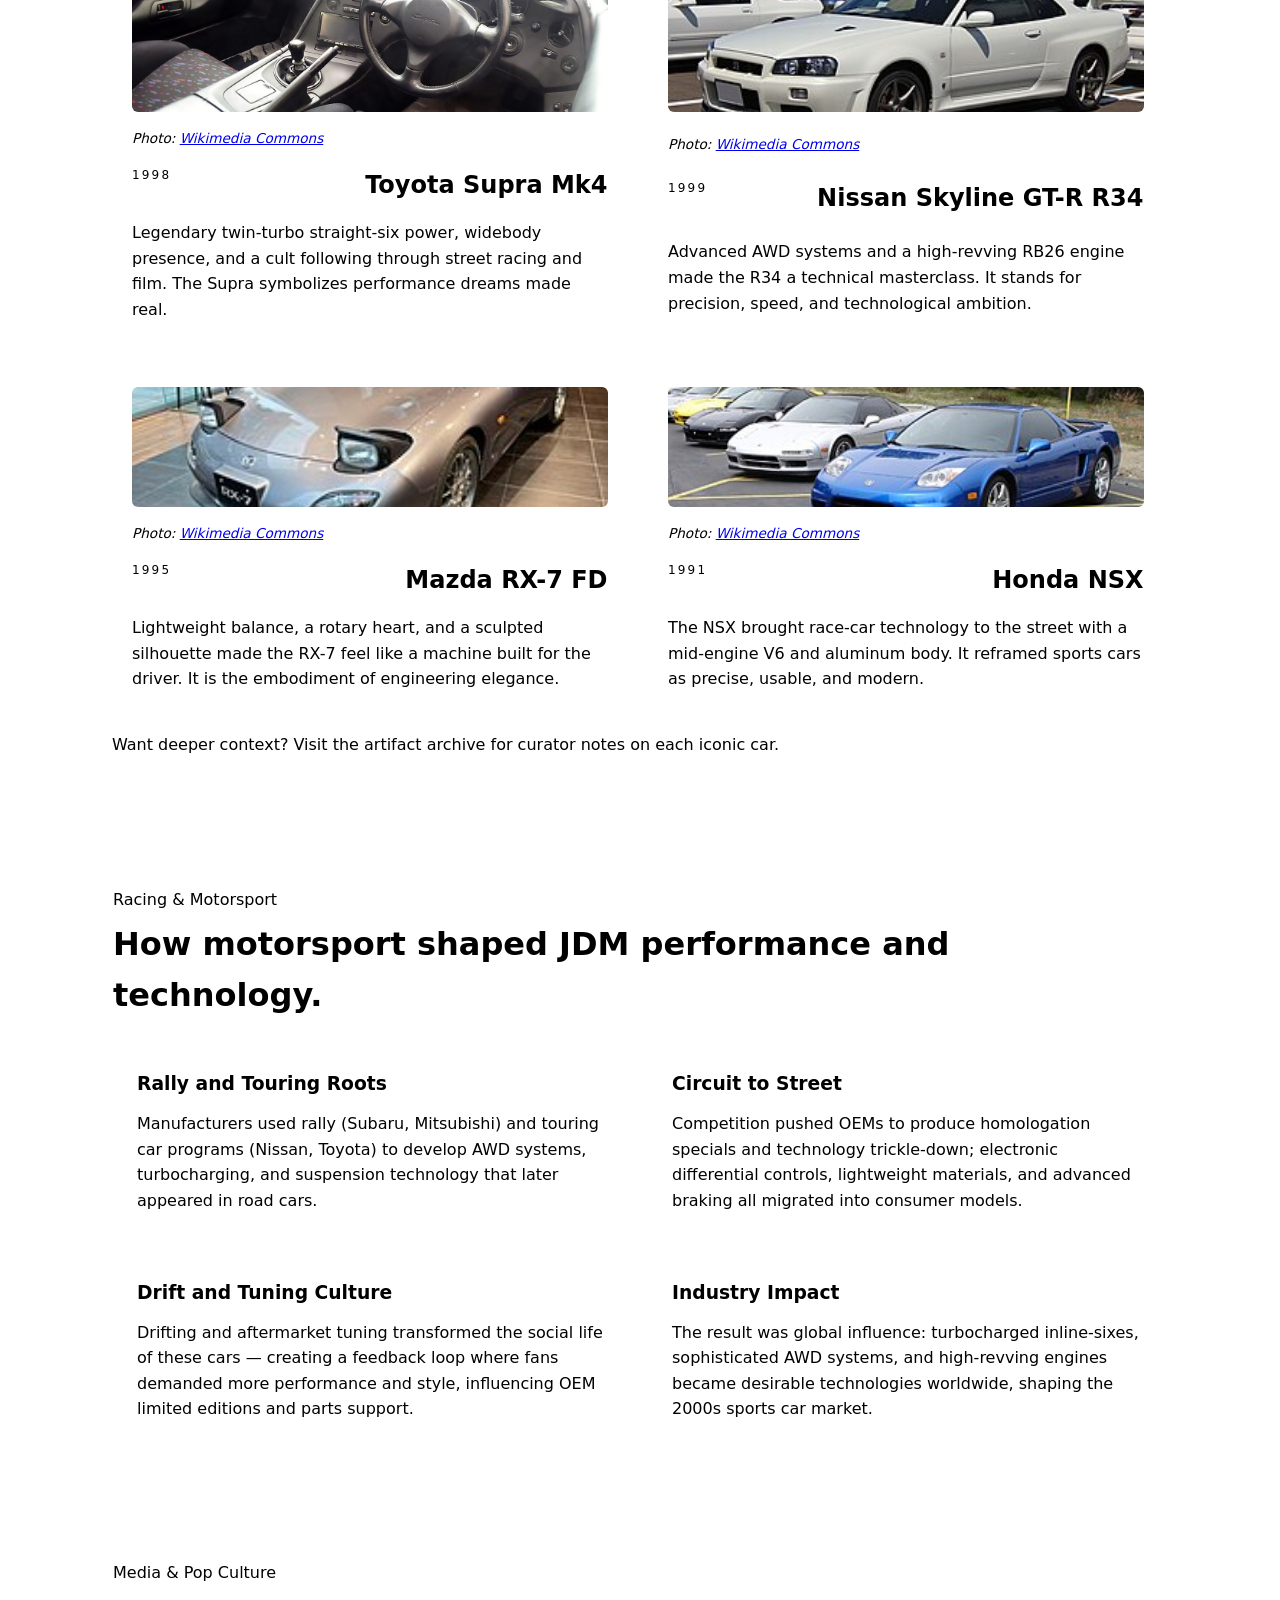
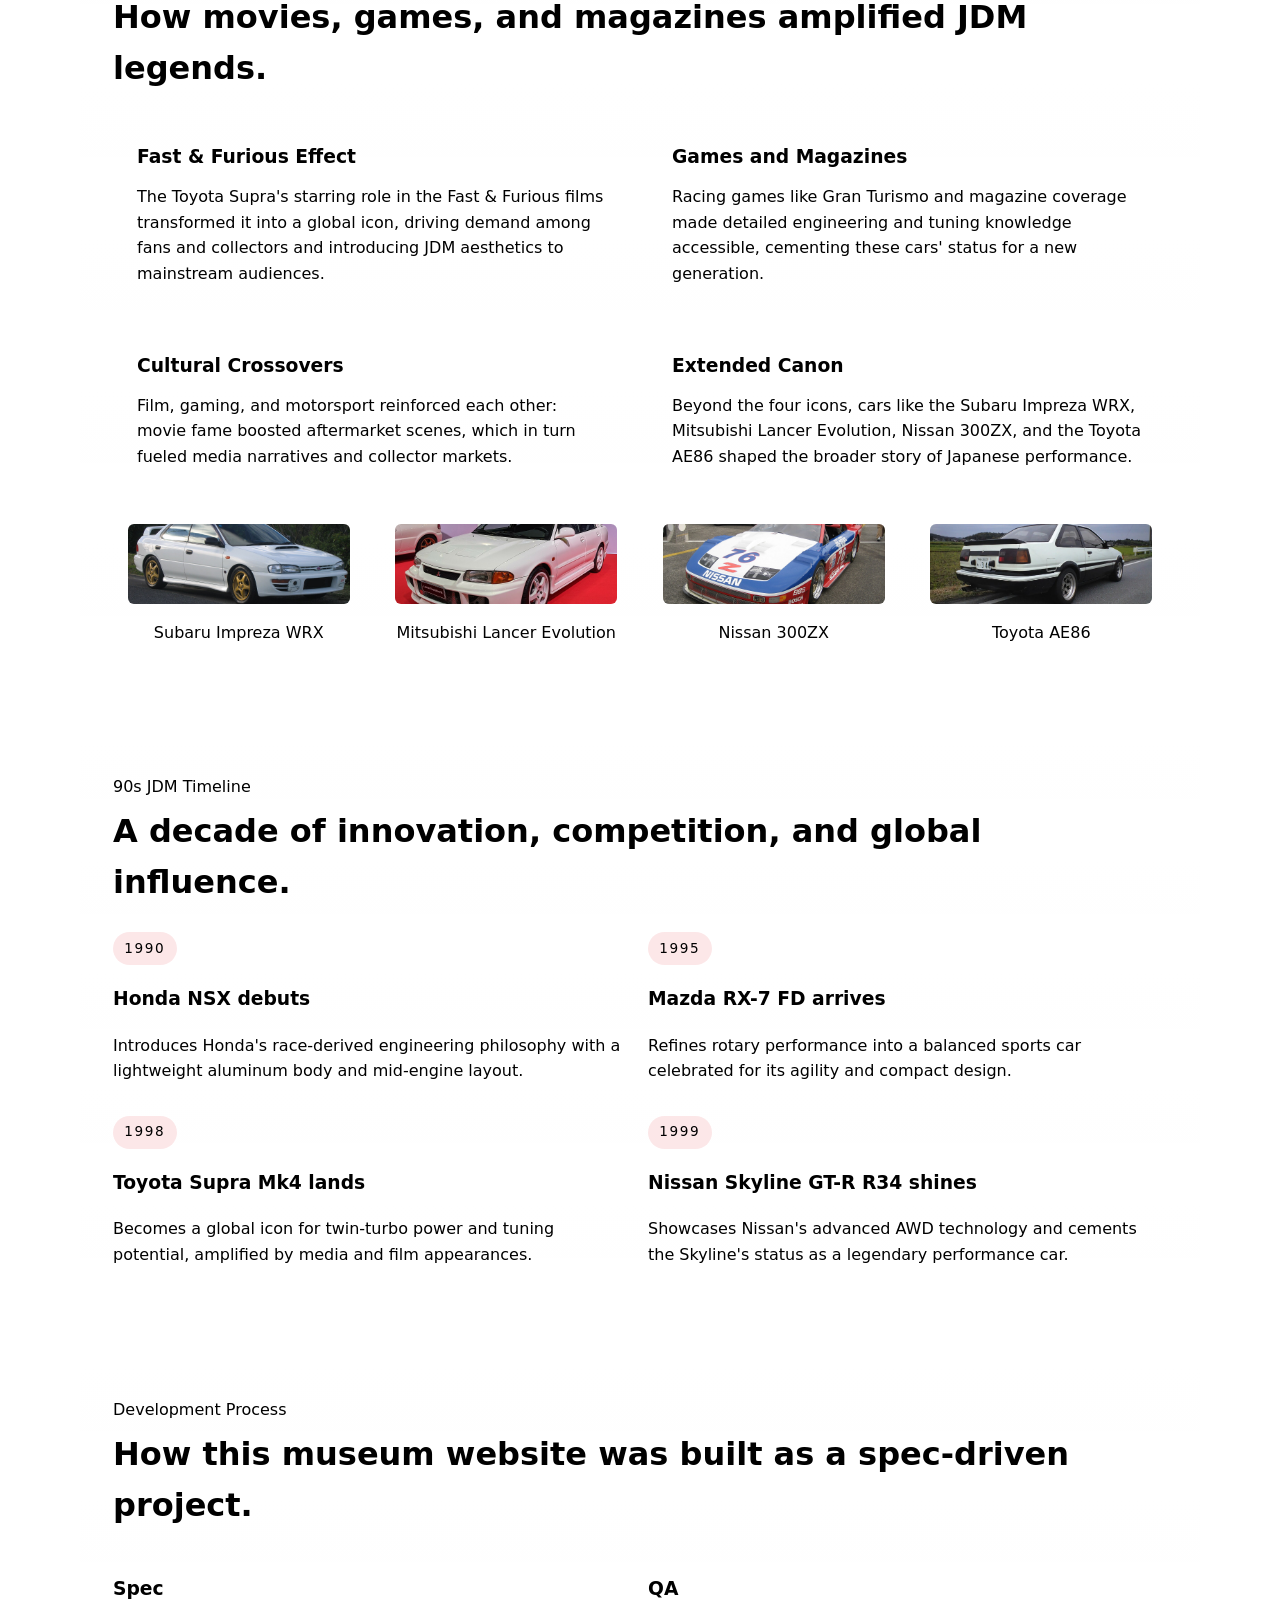
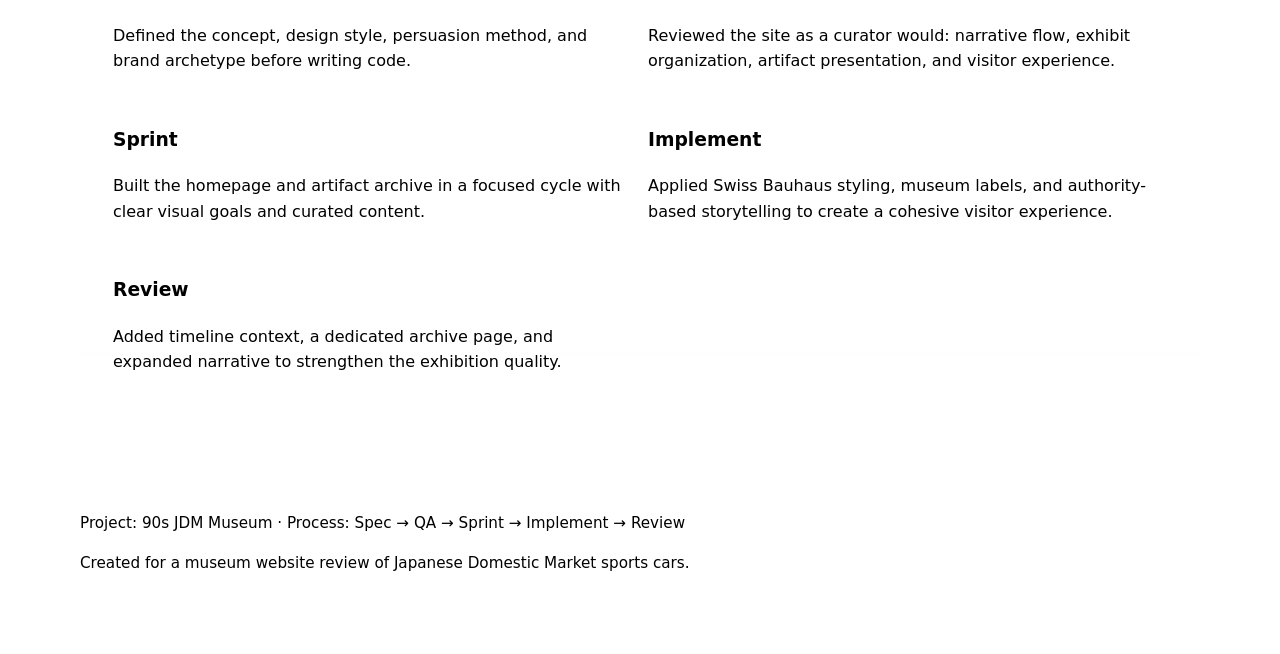
==== commit 883d86dd: "Use 1995 Supra asset; add Racing & Media sections and expanded gallery entries" ====
--- a/index.html
+++ b/index.html
@@ -78,10 +78,10 @@
       </div>
       <div class="car-grid">
         <article class="car-card reveal accent-supra">
-          <a class="lightbox-trigger" href="assets/supra.jpg" data-credit="See assets/attributions.md for source" data-alt="Toyota Supra Mk4">
-            <img class="artifact-image" src="assets/supra.jpg" alt="Toyota Supra Mk4">
-          </a>
-          <p class="img-credit">Photo: <a href="https://en.wikipedia.org/wiki/File:Toyota_Supra_(2492707827).jpg" target="_blank" rel="noopener">Wikimedia Commons</a></p>
+          <a class="lightbox-trigger" href="assets/supra_1995.jpg" data-credit="See assets/attributions.md for source" data-alt="Toyota Supra Mk4 (1995)">
+            <img class="artifact-image" src="assets/supra_1995.jpg" alt="Toyota Supra Mk4 (1995)">
+          </a>
+          <p class="img-credit">Photo: <a href="https://en.wikipedia.org/wiki/File:The_interior_of_Toyota_Supra_RZ_mid-year_1995.jpg" target="_blank" rel="noopener">Wikimedia Commons</a></p>
           <div class="car-card-header">
             <span>1998</span>
             <h3>Toyota Supra Mk4</h3>
@@ -123,6 +123,74 @@
         </article>
       </div>
       <p class="section-note">Want deeper context? Visit the artifact archive for curator notes on each iconic car.</p>
+    </section>
+
+    <section class="section-block reveal" id="racing">
+      <div class="section-heading">
+        <span class="label">Racing & Motorsport</span>
+        <h2>How motorsport shaped JDM performance and technology.</h2>
+      </div>
+      <div class="story-grid">
+        <article>
+          <h3>Rally and Touring Roots</h3>
+          <p>Manufacturers used rally (Subaru, Mitsubishi) and touring car programs (Nissan, Toyota) to develop AWD systems, turbocharging, and suspension technology that later appeared in road cars.</p>
+        </article>
+        <article>
+          <h3>Circuit to Street</h3>
+          <p>Competition pushed OEMs to produce homologation specials and technology trickle-down; electronic differential controls, lightweight materials, and advanced braking all migrated into consumer models.</p>
+        </article>
+        <article>
+          <h3>Drift and Tuning Culture</h3>
+          <p>Drifting and aftermarket tuning transformed the social life of these cars — creating a feedback loop where fans demanded more performance and style, influencing OEM limited editions and parts support.</p>
+        </article>
+        <article>
+          <h3>Industry Impact</h3>
+          <p>The result was global influence: turbocharged inline-sixes, sophisticated AWD systems, and high-revving engines became desirable technologies worldwide, shaping the 2000s sports car market.</p>
+        </article>
+      </div>
+    </section>
+
+    <section class="section-block reveal" id="media">
+      <div class="section-heading">
+        <span class="label">Media & Pop Culture</span>
+        <h2>How movies, games, and magazines amplified JDM legends.</h2>
+      </div>
+      <div class="story-grid">
+        <article>
+          <h3>Fast & Furious Effect</h3>
+          <p>The Toyota Supra's starring role in the Fast & Furious films transformed it into a global icon, driving demand among fans and collectors and introducing JDM aesthetics to mainstream audiences.</p>
+        </article>
+        <article>
+          <h3>Games and Magazines</h3>
+          <p>Racing games like Gran Turismo and magazine coverage made detailed engineering and tuning knowledge accessible, cementing these cars' status for a new generation.</p>
+        </article>
+        <article>
+          <h3>Cultural Crossovers</h3>
+          <p>Film, gaming, and motorsport reinforced each other: movie fame boosted aftermarket scenes, which in turn fueled media narratives and collector markets.</p>
+        </article>
+        <article>
+          <h3>Extended Canon</h3>
+          <p>Beyond the four icons, cars like the Subaru Impreza WRX, Mitsubishi Lancer Evolution, Nissan 300ZX, and the Toyota AE86 shaped the broader story of Japanese performance.</p>
+        </article>
+      </div>
+      <div class="more-icons">
+        <div class="mini-card">
+          <a href="gallery.html#subaru"><img src="assets/subaru_wrx.jpg" class="mini-thumb" alt="Subaru Impreza WRX"></a>
+          <div style="margin-top:0.5rem">Subaru Impreza WRX</div>
+        </div>
+        <div class="mini-card">
+          <a href="gallery.html#evo"><img src="assets/evo_fix.jpg" class="mini-thumb" alt="Mitsubishi Lancer Evolution"></a>
+          <div style="margin-top:0.5rem">Mitsubishi Lancer Evolution</div>
+        </div>
+        <div class="mini-card">
+          <a href="gallery.html#300zx"><img src="assets/300zx.jpg" class="mini-thumb" alt="Nissan 300ZX"></a>
+          <div style="margin-top:0.5rem">Nissan 300ZX</div>
+        </div>
+        <div class="mini-card">
+          <a href="gallery.html#ae86"><img src="assets/ae86.jpg" class="mini-thumb" alt="Toyota AE86"></a>
+          <div style="margin-top:0.5rem">Toyota AE86</div>
+        </div>
+      </div>
     </section>
 
     <section class="section-block reveal" id="timeline">
--- a/styles.css
+++ b/styles.css
@@ -14,6 +14,10 @@
   --accent-skyline: #4fd1c5;
   --accent-rx7: #f7c948;
   --accent-nsx: #8aa0ff;
+  --accent-impreza: #2ec4b6;
+  --accent-evo: #ff8c42;
+  --accent-300zx: #b388ff;
+  --accent-ae86: #9be564;
   --card-accent: var(--accent-soft);
   --border: rgba(255, 255, 255, 0.08);
 }
@@ -103,8 +107,9 @@
 
 .hero-copy-panel {
   padding: 2.5rem;
-  background: rgba(255, 255, 255, 0.03);
-  border: 1px solid var(--border);
+  background: linear-gradient(180deg, rgba(230,57,70,0.04), rgba(255,255,255,0.03));
+  border: 1px solid rgba(255,255,255,0.06);
+  box-shadow: 0 8px 30px rgba(0,0,0,0.25);
 }
 
 .hero-copy-panel .label {
@@ -152,8 +157,8 @@
 .section-block {
   margin-top: 3rem;
   padding: 2rem;
-  background: rgba(255, 255, 255, 0.02);
-  border: 1px solid var(--border);
+  background: linear-gradient(180deg, rgba(255,255,255,0.03), rgba(255,255,255,0.01));
+  border: 1px solid rgba(255,255,255,0.06);
 }
 
 .section-heading {
@@ -382,11 +387,24 @@
 .accent-skyline { --card-accent: var(--accent-skyline); }
 .accent-rx7 { --card-accent: var(--accent-rx7); }
 .accent-nsx { --card-accent: var(--accent-nsx); }
+.accent-impreza { --card-accent: var(--accent-impreza); }
+.accent-evo { --card-accent: var(--accent-evo); }
+.accent-300zx { --card-accent: var(--accent-300zx); }
+.accent-ae86 { --card-accent: var(--accent-ae86); }
 
 .car-card, .artifact-card { border-left: 4px solid var(--card-accent, transparent); padding-left: 1rem; }
 .car-card-header span { color: var(--card-accent, var(--accent-soft)); }
 
 .img-credit { margin: 0.45rem 0 0; font-size: 0.85rem; color: var(--muted); font-style: italic; }
+
+/* more icons grid used on the homepage */
+.more-icons { display: grid; grid-template-columns: repeat(4, 1fr); gap: 1rem; margin-top: 1rem; }
+.more-icons .mini-card { padding: 0.85rem; background: var(--surface); border: 1px solid rgba(255,255,255,0.04); border-radius: 8px; text-align: center; }
+.mini-thumb { width:100%; height:80px; object-fit:cover; border-radius:6px; }
+
+@media (max-width: 900px) {
+  .more-icons { grid-template-columns: repeat(2,1fr); }
+}
 
 @media (max-width: 840px) {
   .site-header {
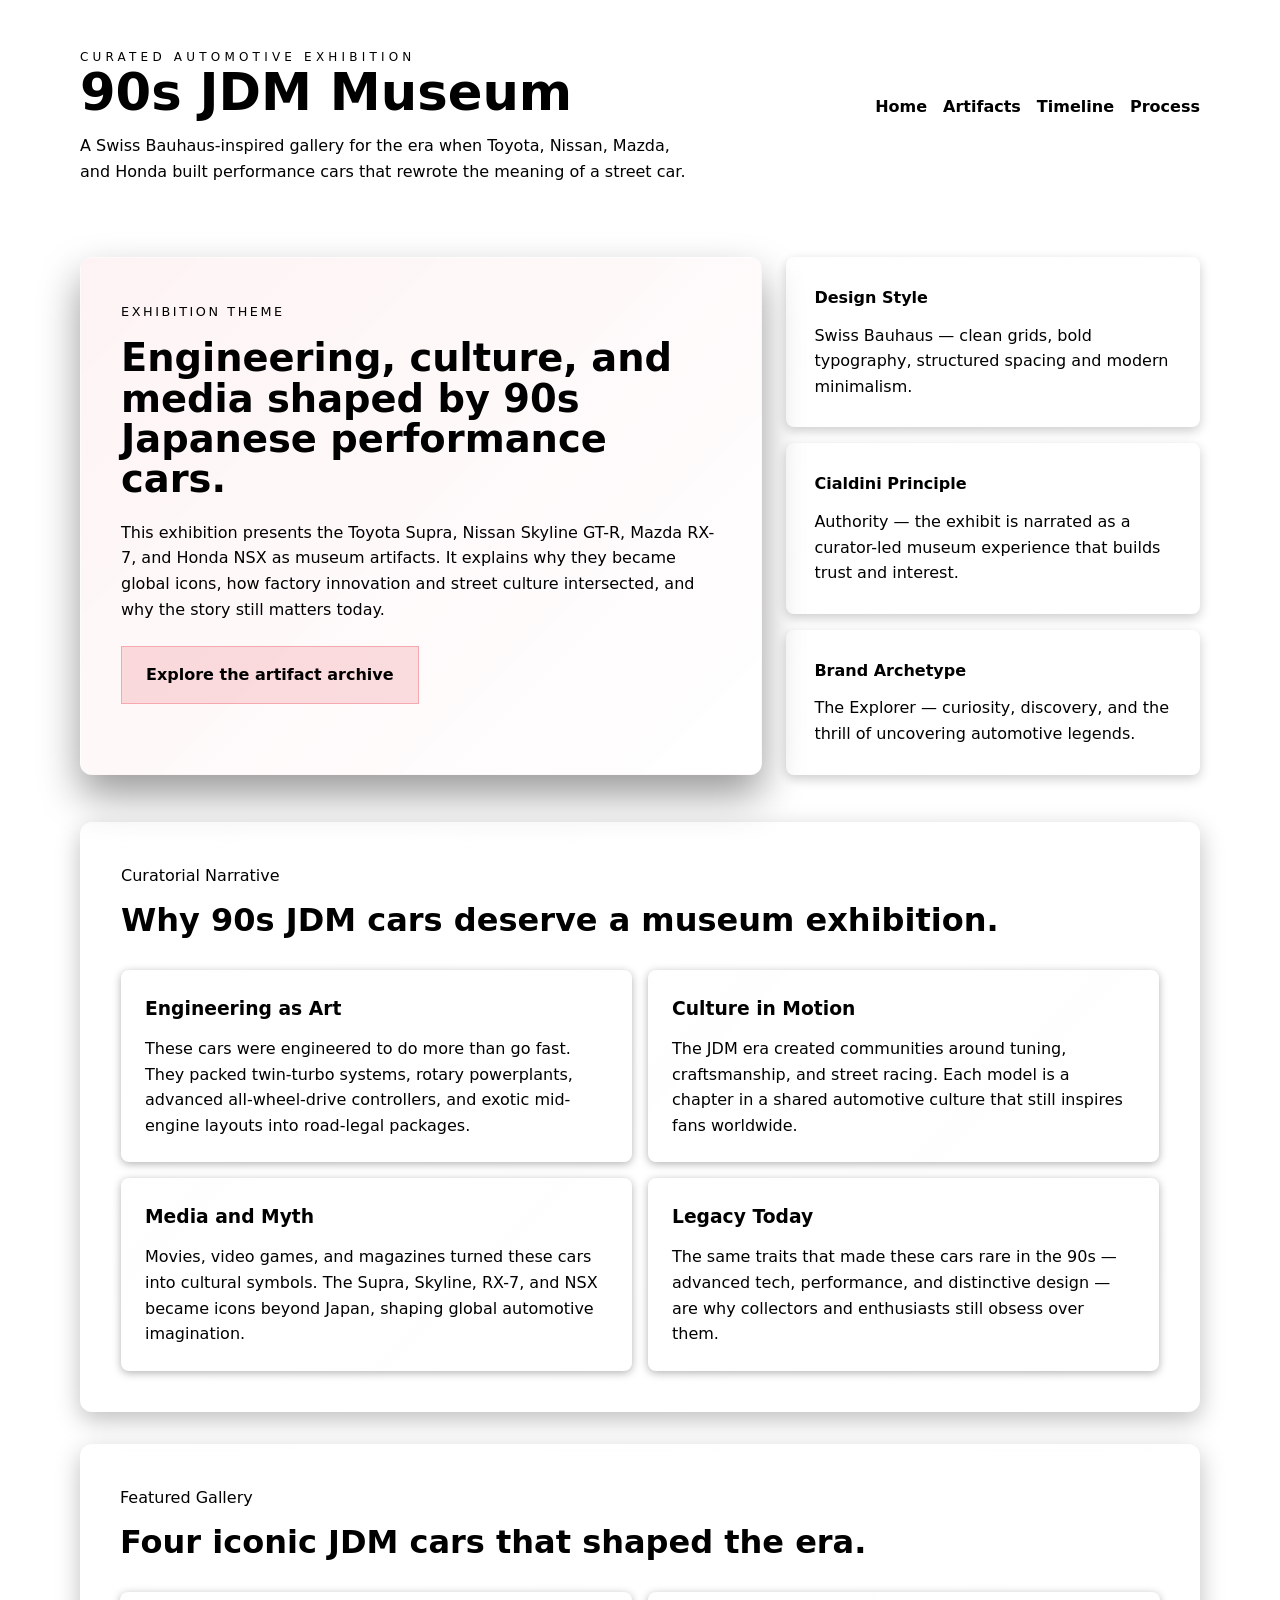
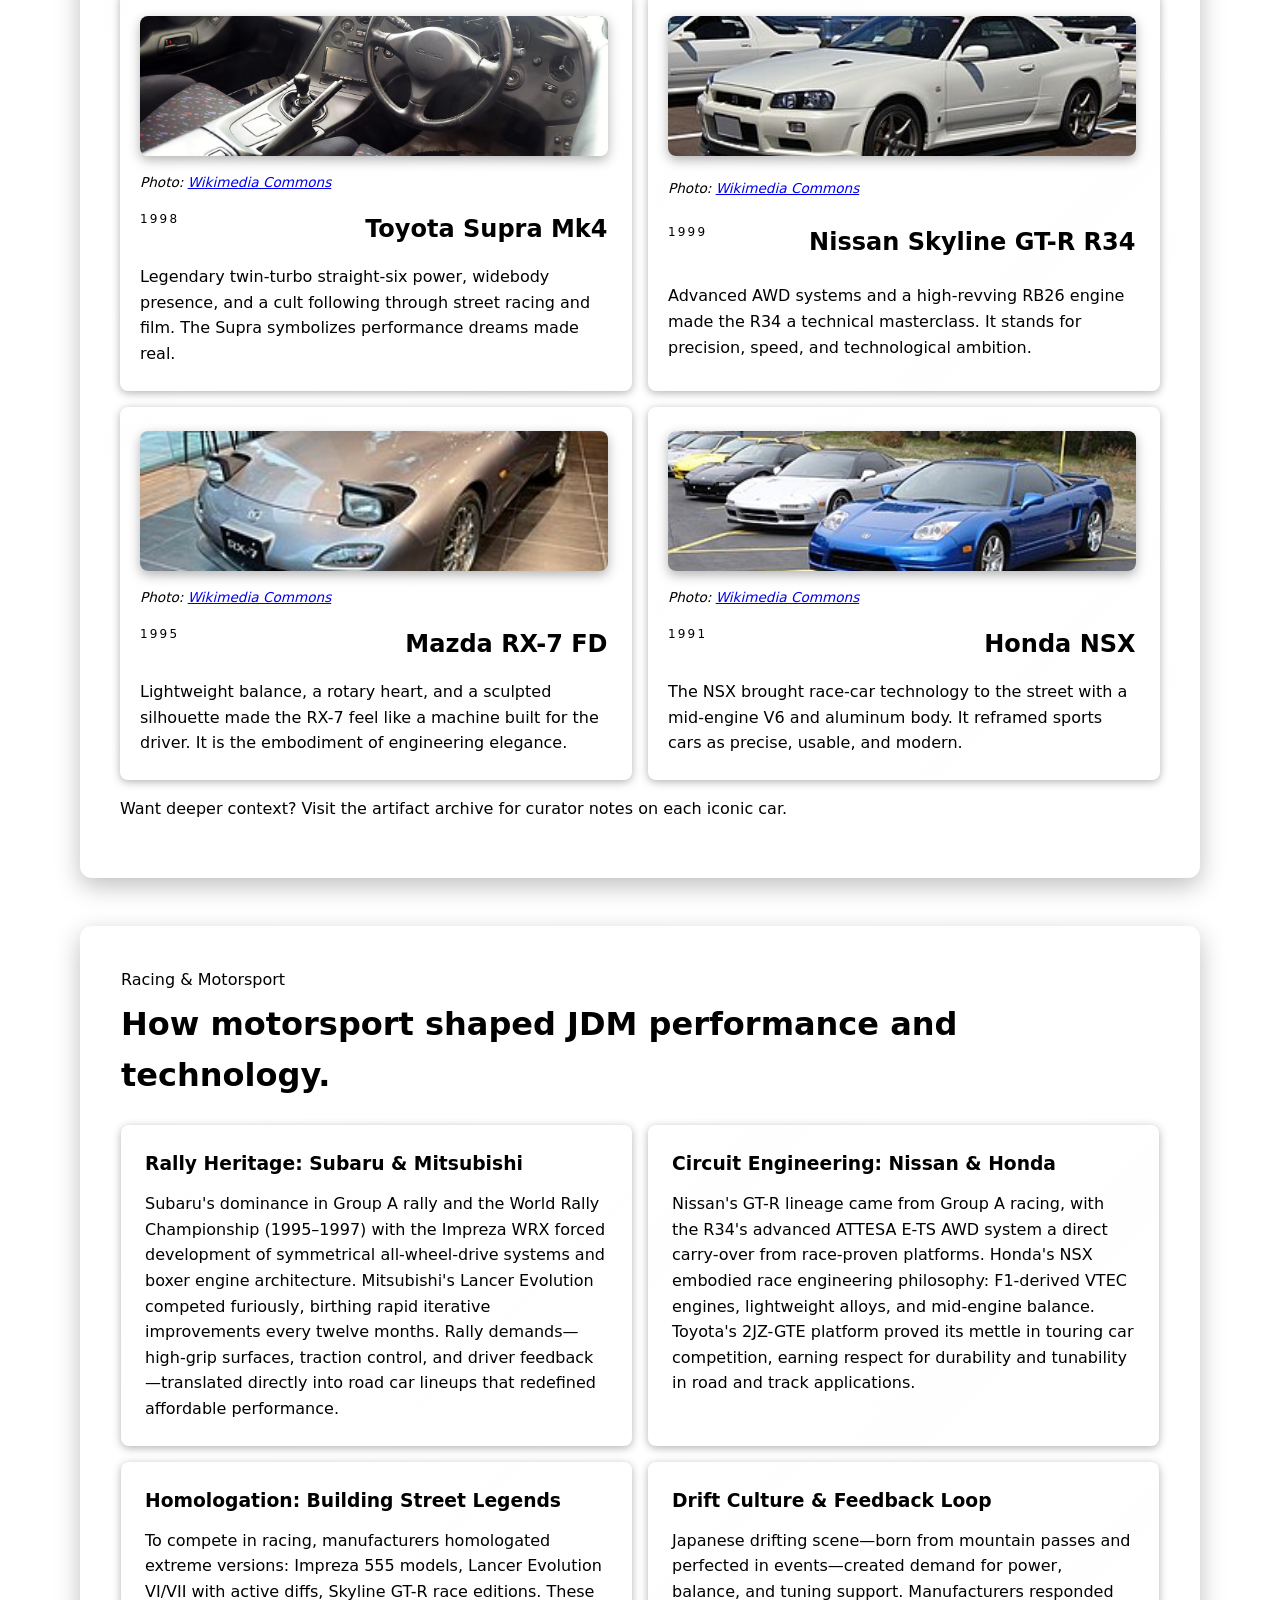
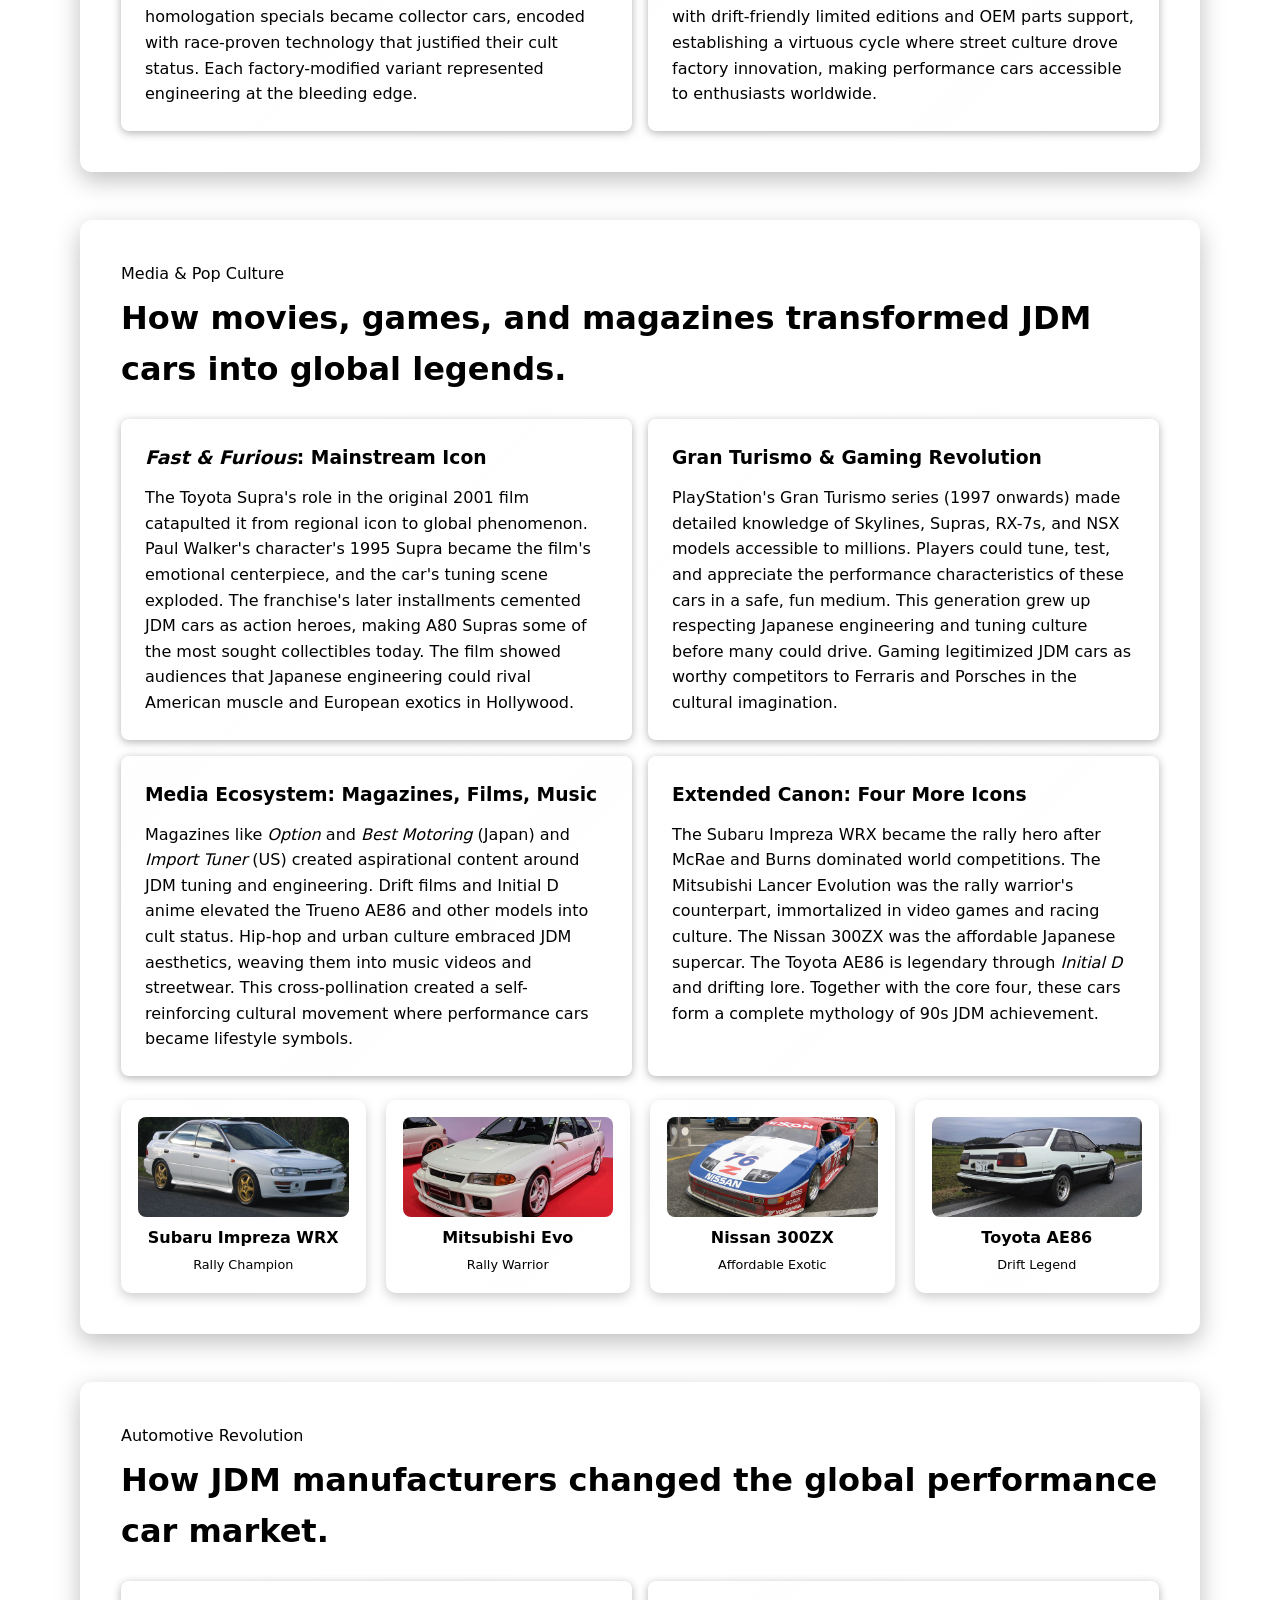
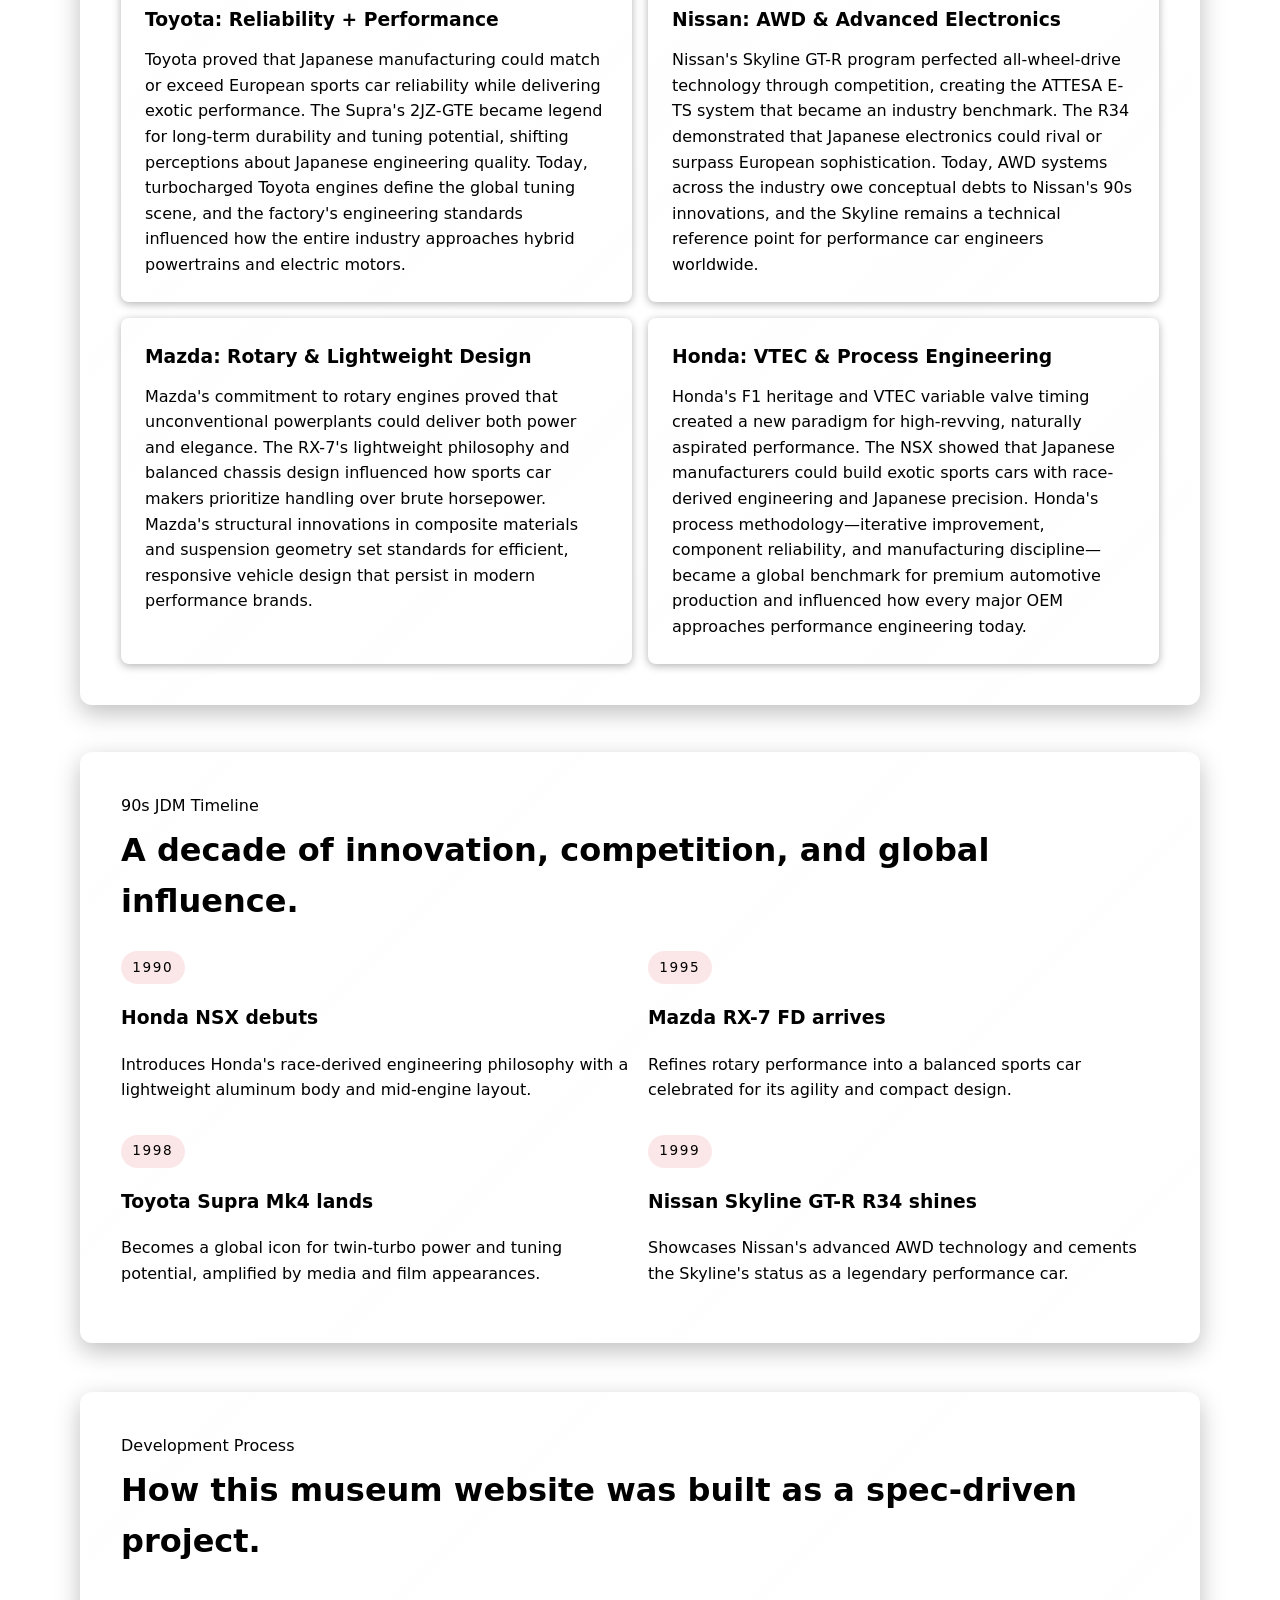
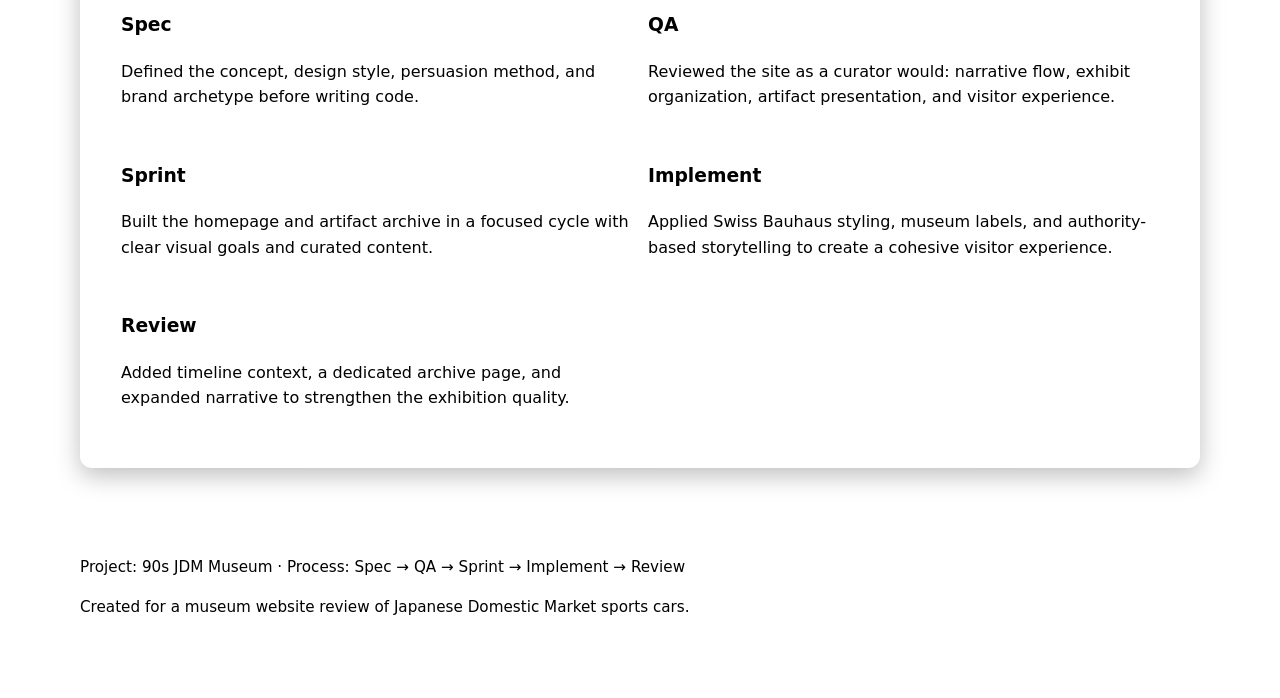
==== commit 11b8f57d: "Enhance aesthetics and deepen content: richer CSS, expanded racing/motorsport sections, deep F&F/med" ====
--- a/index.html
+++ b/index.html
@@ -132,20 +132,20 @@
       </div>
       <div class="story-grid">
         <article>
-          <h3>Rally and Touring Roots</h3>
-          <p>Manufacturers used rally (Subaru, Mitsubishi) and touring car programs (Nissan, Toyota) to develop AWD systems, turbocharging, and suspension technology that later appeared in road cars.</p>
-        </article>
-        <article>
-          <h3>Circuit to Street</h3>
-          <p>Competition pushed OEMs to produce homologation specials and technology trickle-down; electronic differential controls, lightweight materials, and advanced braking all migrated into consumer models.</p>
-        </article>
-        <article>
-          <h3>Drift and Tuning Culture</h3>
-          <p>Drifting and aftermarket tuning transformed the social life of these cars — creating a feedback loop where fans demanded more performance and style, influencing OEM limited editions and parts support.</p>
-        </article>
-        <article>
-          <h3>Industry Impact</h3>
-          <p>The result was global influence: turbocharged inline-sixes, sophisticated AWD systems, and high-revving engines became desirable technologies worldwide, shaping the 2000s sports car market.</p>
+          <h3>Rally Heritage: Subaru & Mitsubishi</h3>
+          <p>Subaru's dominance in Group A rally and the World Rally Championship (1995–1997) with the Impreza WRX forced development of symmetrical all-wheel-drive systems and boxer engine architecture. Mitsubishi's Lancer Evolution competed furiously, birthing rapid iterative improvements every twelve months. Rally demands—high-grip surfaces, traction control, and driver feedback—translated directly into road car lineups that redefined affordable performance.</p>
+        </article>
+        <article>
+          <h3>Circuit Engineering: Nissan & Honda</h3>
+          <p>Nissan's GT-R lineage came from Group A racing, with the R34's advanced ATTESA E-TS AWD system a direct carry-over from race-proven platforms. Honda's NSX embodied race engineering philosophy: F1-derived VTEC engines, lightweight alloys, and mid-engine balance. Toyota's 2JZ-GTE platform proved its mettle in touring car competition, earning respect for durability and tunability in road and track applications.</p>
+        </article>
+        <article>
+          <h3>Homologation: Building Street Legends</h3>
+          <p>To compete in racing, manufacturers homologated extreme versions: Impreza 555 models, Lancer Evolution VI/VII with active diffs, Skyline GT-R race editions. These homologation specials became collector cars, encoded with race-proven technology that justified their cult status. Each factory-modified variant represented engineering at the bleeding edge.</p>
+        </article>
+        <article>
+          <h3>Drift Culture & Feedback Loop</h3>
+          <p>Japanese drifting scene—born from mountain passes and perfected in events—created demand for power, balance, and tuning support. Manufacturers responded with drift-friendly limited editions and OEM parts support, establishing a virtuous cycle where street culture drove factory innovation, making performance cars accessible to enthusiasts worldwide.</p>
         </article>
       </div>
     </section>
@@ -153,43 +153,68 @@
     <section class="section-block reveal" id="media">
       <div class="section-heading">
         <span class="label">Media & Pop Culture</span>
-        <h2>How movies, games, and magazines amplified JDM legends.</h2>
-      </div>
-      <div class="story-grid">
-        <article>
-          <h3>Fast & Furious Effect</h3>
-          <p>The Toyota Supra's starring role in the Fast & Furious films transformed it into a global icon, driving demand among fans and collectors and introducing JDM aesthetics to mainstream audiences.</p>
-        </article>
-        <article>
-          <h3>Games and Magazines</h3>
-          <p>Racing games like Gran Turismo and magazine coverage made detailed engineering and tuning knowledge accessible, cementing these cars' status for a new generation.</p>
-        </article>
-        <article>
-          <h3>Cultural Crossovers</h3>
-          <p>Film, gaming, and motorsport reinforced each other: movie fame boosted aftermarket scenes, which in turn fueled media narratives and collector markets.</p>
-        </article>
-        <article>
-          <h3>Extended Canon</h3>
-          <p>Beyond the four icons, cars like the Subaru Impreza WRX, Mitsubishi Lancer Evolution, Nissan 300ZX, and the Toyota AE86 shaped the broader story of Japanese performance.</p>
+        <h2>How movies, games, and magazines transformed JDM cars into global legends.</h2>
+      </div>
+      <div class="story-grid">
+        <article>
+          <h3><em>Fast &amp; Furious</em>: Mainstream Icon</h3>
+          <p>The Toyota Supra's role in the original 2001 film catapulted it from regional icon to global phenomenon. Paul Walker's character's 1995 Supra became the film's emotional centerpiece, and the car's tuning scene exploded. The franchise's later installments cemented JDM cars as action heroes, making A80 Supras some of the most sought collectibles today. The film showed audiences that Japanese engineering could rival American muscle and European exotics in Hollywood.</p>
+        </article>
+        <article>
+          <h3>Gran Turismo &amp; Gaming Revolution</h3>
+          <p>PlayStation's Gran Turismo series (1997 onwards) made detailed knowledge of Skylines, Supras, RX-7s, and NSX models accessible to millions. Players could tune, test, and appreciate the performance characteristics of these cars in a safe, fun medium. This generation grew up respecting Japanese engineering and tuning culture before many could drive. Gaming legitimized JDM cars as worthy competitors to Ferraris and Porsches in the cultural imagination.</p>
+        </article>
+        <article>
+          <h3>Media Ecosystem: Magazines, Films, Music</h3>
+          <p>Magazines like <em>Option</em> and <em>Best Motoring</em> (Japan) and <em>Import Tuner</em> (US) created aspirational content around JDM tuning and engineering. Drift films and Initial D anime elevated the Trueno AE86 and other models into cult status. Hip-hop and urban culture embraced JDM aesthetics, weaving them into music videos and streetwear. This cross-pollination created a self-reinforcing cultural movement where performance cars became lifestyle symbols.</p>
+        </article>
+        <article>
+          <h3>Extended Canon: Four More Icons</h3>
+          <p>The Subaru Impreza WRX became the rally hero after McRae and Burns dominated world competitions. The Mitsubishi Lancer Evolution was the rally warrior's counterpart, immortalized in video games and racing culture. The Nissan 300ZX was the affordable Japanese supercar. The Toyota AE86 is legendary through <em>Initial D</em> and drifting lore. Together with the core four, these cars form a complete mythology of 90s JDM achievement.</p>
         </article>
       </div>
       <div class="more-icons">
         <div class="mini-card">
           <a href="gallery.html#subaru"><img src="assets/subaru_wrx.jpg" class="mini-thumb" alt="Subaru Impreza WRX"></a>
-          <div style="margin-top:0.5rem">Subaru Impreza WRX</div>
+          <div style="margin-top:0.5rem"><strong>Subaru Impreza WRX</strong><br><span style="font-size:0.8rem;color:var(--muted)">Rally Champion</span></div>
         </div>
         <div class="mini-card">
           <a href="gallery.html#evo"><img src="assets/evo_fix.jpg" class="mini-thumb" alt="Mitsubishi Lancer Evolution"></a>
-          <div style="margin-top:0.5rem">Mitsubishi Lancer Evolution</div>
+          <div style="margin-top:0.5rem"><strong>Mitsubishi Evo</strong><br><span style="font-size:0.8rem;color:var(--muted)">Rally Warrior</span></div>
         </div>
         <div class="mini-card">
           <a href="gallery.html#300zx"><img src="assets/300zx.jpg" class="mini-thumb" alt="Nissan 300ZX"></a>
-          <div style="margin-top:0.5rem">Nissan 300ZX</div>
+          <div style="margin-top:0.5rem"><strong>Nissan 300ZX</strong><br><span style="font-size:0.8rem;color:var(--muted)">Affordable Exotic</span></div>
         </div>
         <div class="mini-card">
           <a href="gallery.html#ae86"><img src="assets/ae86.jpg" class="mini-thumb" alt="Toyota AE86"></a>
-          <div style="margin-top:0.5rem">Toyota AE86</div>
-        </div>
+          <div style="margin-top:0.5rem"><strong>Toyota AE86</strong><br><span style="font-size:0.8rem;color:var(--muted)">Drift Legend</span></div>
+        </div>
+      </div>
+    </section>
+
+    <section class="section-block reveal" id="timeline">
+      <div class="section-heading">
+        <span class="label">Automotive Revolution</span>
+        <h2>How JDM manufacturers changed the global performance car market.</h2>
+      </div>
+      <div class="story-grid">
+        <article>
+          <h3>Toyota: Reliability + Performance</h3>
+          <p>Toyota proved that Japanese manufacturing could match or exceed European sports car reliability while delivering exotic performance. The Supra's 2JZ-GTE became legend for long-term durability and tuning potential, shifting perceptions about Japanese engineering quality. Today, turbocharged Toyota engines define the global tuning scene, and the factory's engineering standards influenced how the entire industry approaches hybrid powertrains and electric motors.</p>
+        </article>
+        <article>
+          <h3>Nissan: AWD &amp; Advanced Electronics</h3>
+          <p>Nissan's Skyline GT-R program perfected all-wheel-drive technology through competition, creating the ATTESA E-TS system that became an industry benchmark. The R34 demonstrated that Japanese electronics could rival or surpass European sophistication. Today, AWD systems across the industry owe conceptual debts to Nissan's 90s innovations, and the Skyline remains a technical reference point for performance car engineers worldwide.</p>
+        </article>
+        <article>
+          <h3>Mazda: Rotary &amp; Lightweight Design</h3>
+          <p>Mazda's commitment to rotary engines proved that unconventional powerplants could deliver both power and elegance. The RX-7's lightweight philosophy and balanced chassis design influenced how sports car makers prioritize handling over brute horsepower. Mazda's structural innovations in composite materials and suspension geometry set standards for efficient, responsive vehicle design that persist in modern performance brands.</p>
+        </article>
+        <article>
+          <h3>Honda: VTEC &amp; Process Engineering</h3>
+          <p>Honda's F1 heritage and VTEC variable valve timing created a new paradigm for high-revving, naturally aspirated performance. The NSX showed that Japanese manufacturers could build exotic sports cars with race-derived engineering and Japanese precision. Honda's process methodology—iterative improvement, component reliability, and manufacturing discipline—became a global benchmark for premium automotive production and influenced how every major OEM approaches performance engineering today.</p>
+        </article>
       </div>
     </section>
 
--- a/styles.css
+++ b/styles.css
@@ -107,9 +107,11 @@
 
 .hero-copy-panel {
   padding: 2.5rem;
-  background: linear-gradient(180deg, rgba(230,57,70,0.04), rgba(255,255,255,0.03));
-  border: 1px solid rgba(255,255,255,0.06);
-  box-shadow: 0 8px 30px rgba(0,0,0,0.25);
+  background: linear-gradient(135deg, rgba(230,57,70,0.06), rgba(255,255,255,0.04));
+  border: 1px solid rgba(255,255,255,0.08);
+  border-radius: 12px;
+  box-shadow: 0 20px 40px rgba(0,0,0,0.4);
+  backdrop-filter: blur(8px);
 }
 
 .hero-copy-panel .label {
@@ -139,8 +141,16 @@
 
 .meta-card {
   padding: 1.75rem;
-  background: var(--surface-2);
+  background: linear-gradient(135deg, rgba(255,255,255,0.04), rgba(255,255,255,0.01));
   border: 1px solid var(--border);
+  border-radius: 8px;
+  box-shadow: 0 4px 12px rgba(0,0,0,0.2);
+  transition: all 0.3s ease;
+}
+.meta-card:hover {
+  border-color: rgba(255,255,255,0.12);
+  box-shadow: 0 8px 20px rgba(0,0,0,0.3);
+  transform: translateY(-2px);
 }
 
 .meta-card strong {
@@ -156,9 +166,12 @@
 
 .section-block {
   margin-top: 3rem;
-  padding: 2rem;
-  background: linear-gradient(180deg, rgba(255,255,255,0.03), rgba(255,255,255,0.01));
-  border: 1px solid rgba(255,255,255,0.06);
+  padding: 2.5rem;
+  background: linear-gradient(135deg, rgba(255,255,255,0.03), rgba(255,255,255,0.01));
+  border: 1px solid rgba(255,255,255,0.07);
+  border-radius: 12px;
+  box-shadow: 0 8px 24px rgba(0,0,0,0.25);
+  backdrop-filter: blur(4px);
 }
 
 .section-heading {
@@ -185,8 +198,11 @@
 .car-card,
 .curator-grid article {
   padding: 1.5rem;
-  background: var(--surface);
+  background: linear-gradient(135deg, rgba(255,255,255,0.02) 0%, rgba(255,255,255,0.01) 100%);
   border: 1px solid var(--border);
+  border-radius: 8px;
+  box-shadow: 0 2px 8px rgba(0,0,0,0.3);
+  transition: all 0.3s cubic-bezier(0.2,0.9,0.2,1);
 }
 
 .story-grid h3,
@@ -379,8 +395,12 @@
 }
 .car-visual svg { width: 90%; height: 84px; display: block; }
 
-.car-card, .artifact-card { transition: transform 220ms ease, box-shadow 220ms ease; }
-.car-card:hover, .artifact-card:hover { transform: translateY(-6px); box-shadow: 0 8px 30px rgba(0,0,0,0.5); }
+.car-card, .artifact-card { transition: transform 220ms ease, box-shadow 220ms ease, border-color 220ms ease; }
+.car-card:hover, .artifact-card:hover { 
+  transform: translateY(-8px); 
+  box-shadow: 0 16px 40px rgba(0,0,0,0.6);
+  border-color: var(--card-accent, var(--accent-soft));
+}
 
 /* per-card accent wiring */
 .accent-supra { --card-accent: var(--accent-supra); }
@@ -398,9 +418,22 @@
 .img-credit { margin: 0.45rem 0 0; font-size: 0.85rem; color: var(--muted); font-style: italic; }
 
 /* more icons grid used on the homepage */
-.more-icons { display: grid; grid-template-columns: repeat(4, 1fr); gap: 1rem; margin-top: 1rem; }
-.more-icons .mini-card { padding: 0.85rem; background: var(--surface); border: 1px solid rgba(255,255,255,0.04); border-radius: 8px; text-align: center; }
-.mini-thumb { width:100%; height:80px; object-fit:cover; border-radius:6px; }
+.more-icons { display: grid; grid-template-columns: repeat(4, 1fr); gap: 1.25rem; margin-top: 1.5rem; }
+.more-icons .mini-card { 
+  padding: 1rem; 
+  background: linear-gradient(135deg, rgba(255,255,255,0.02), rgba(255,255,255,0.01));
+  border: 1px solid rgba(255,255,255,0.06); 
+  border-radius: 10px; 
+  text-align: center;
+  box-shadow: 0 4px 12px rgba(0,0,0,0.2);
+  transition: all 0.3s ease;
+}
+.more-icons .mini-card:hover { 
+  border-color: rgba(255,255,255,0.12);
+  box-shadow: 0 8px 20px rgba(0,0,0,0.3);
+  transform: translateY(-4px);
+}
+.mini-thumb { width:100%; height:100px; object-fit:cover; border-radius:8px; display: block; }
 
 @media (max-width: 900px) {
   .more-icons { grid-template-columns: repeat(2,1fr); }
@@ -436,10 +469,15 @@
 /* Lightbox and artifact image styles */
 .artifact-image {
   width: 100%;
-  border-radius: 6px;
+  border-radius: 8px;
   display: block;
   object-fit: cover;
-  height: 120px;
+  height: 140px;
+  box-shadow: 0 4px 12px rgba(0,0,0,0.3);
+  transition: all 0.3s ease;
+}
+.car-card:hover .artifact-image, .artifact-card:hover .artifact-image {
+  box-shadow: 0 8px 24px rgba(0,0,0,0.4);
 }
 
 .lightbox {
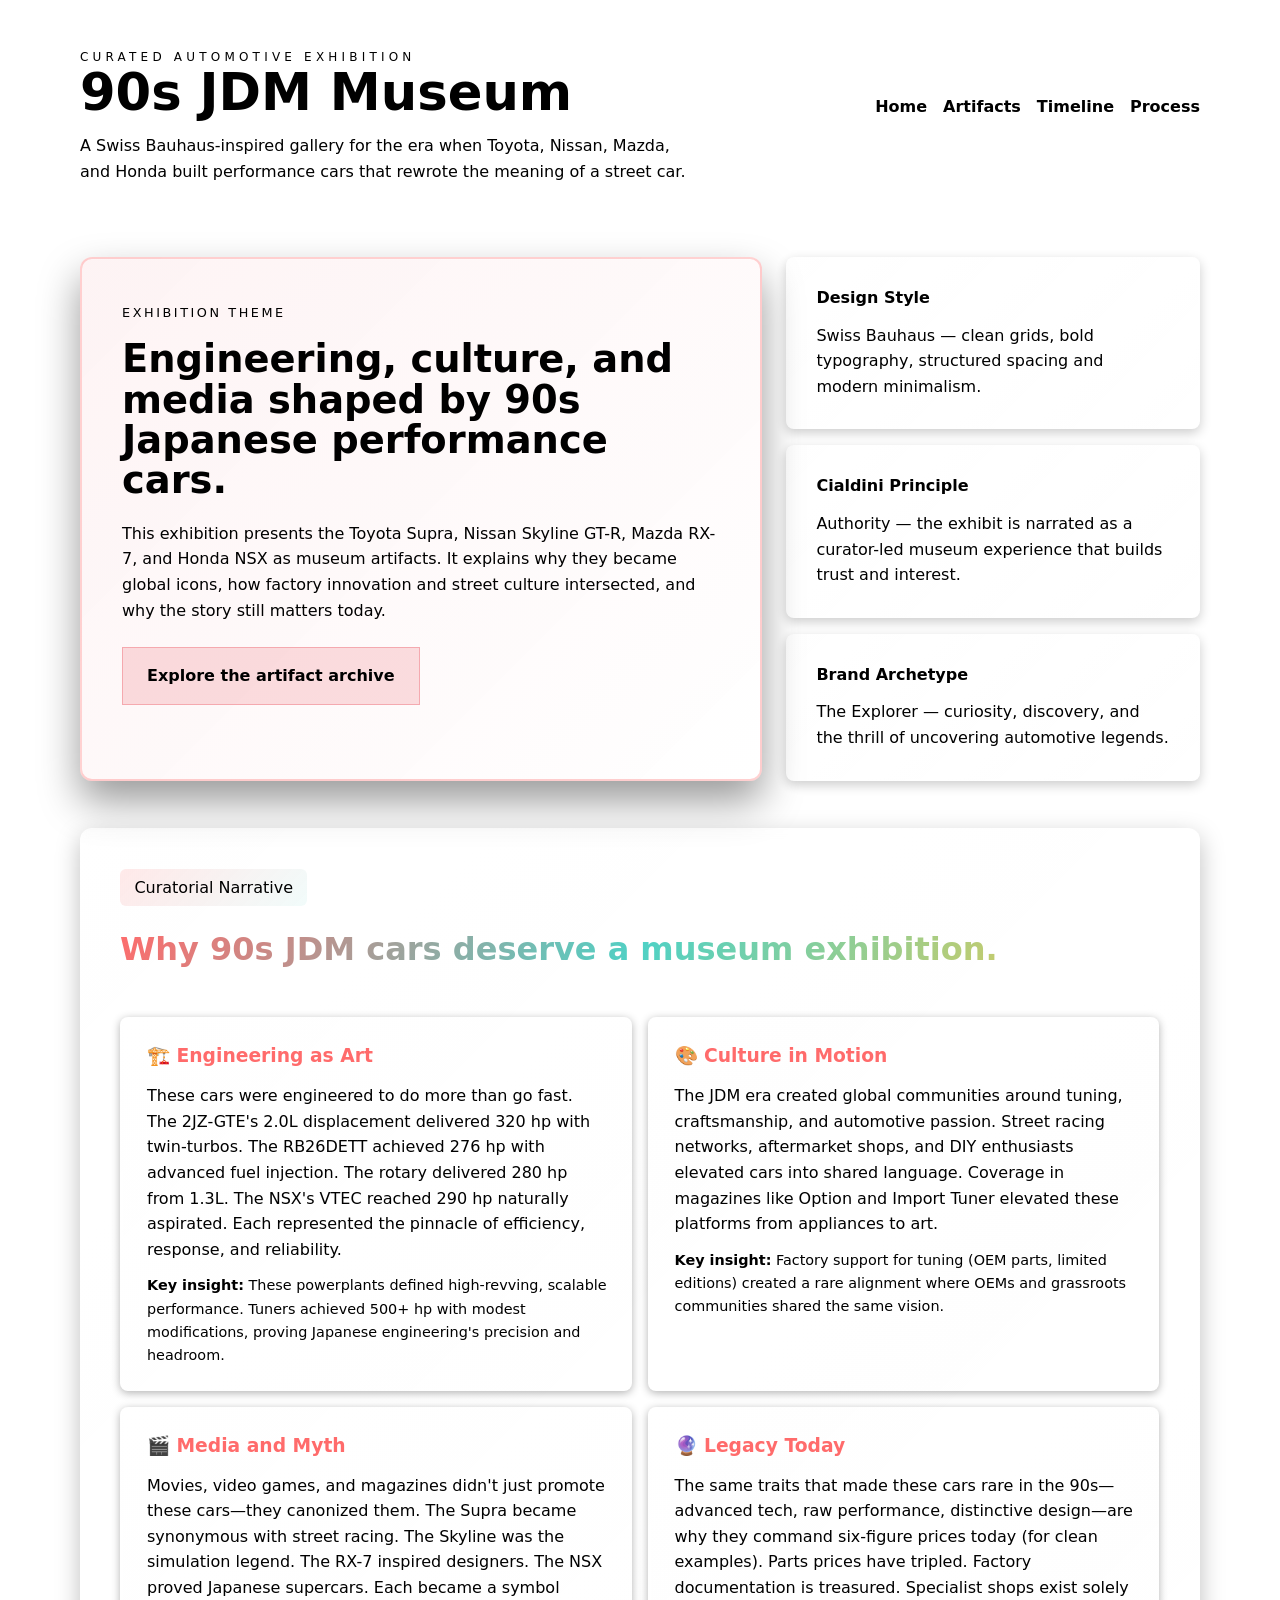
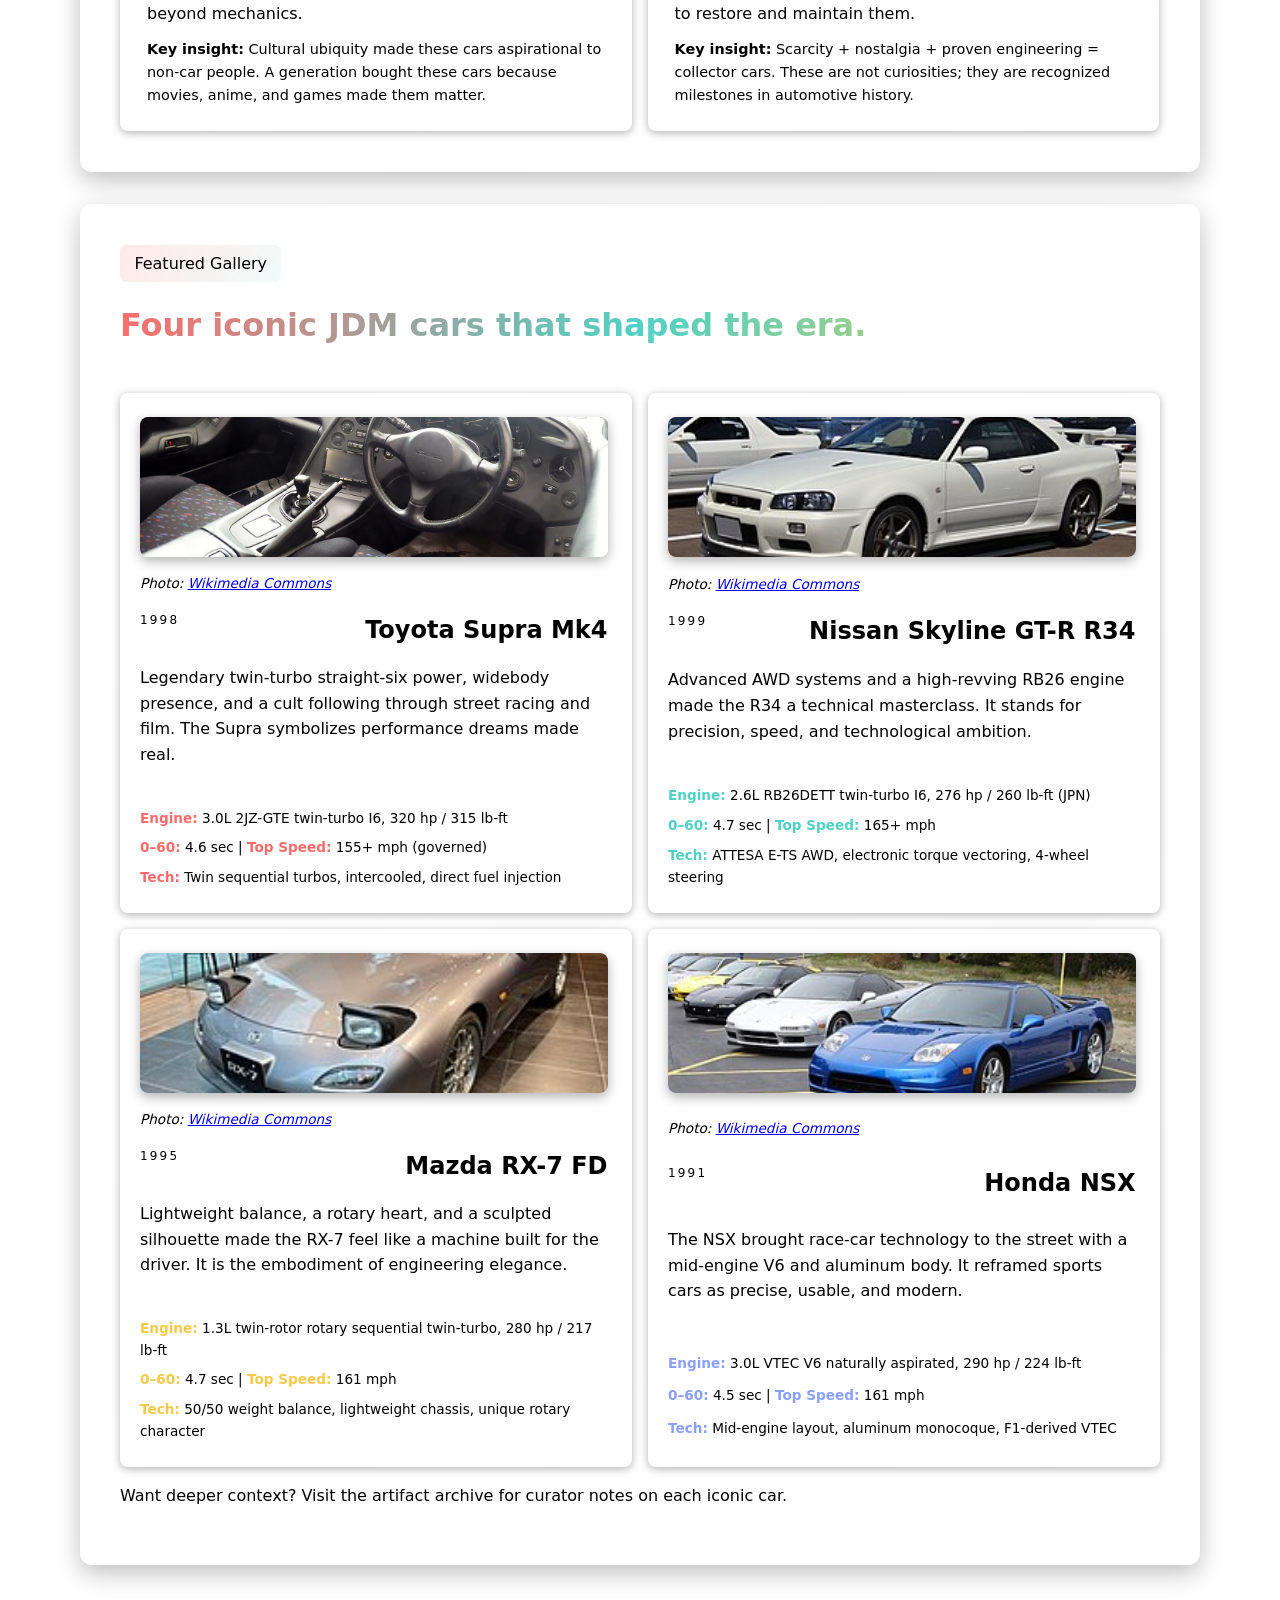
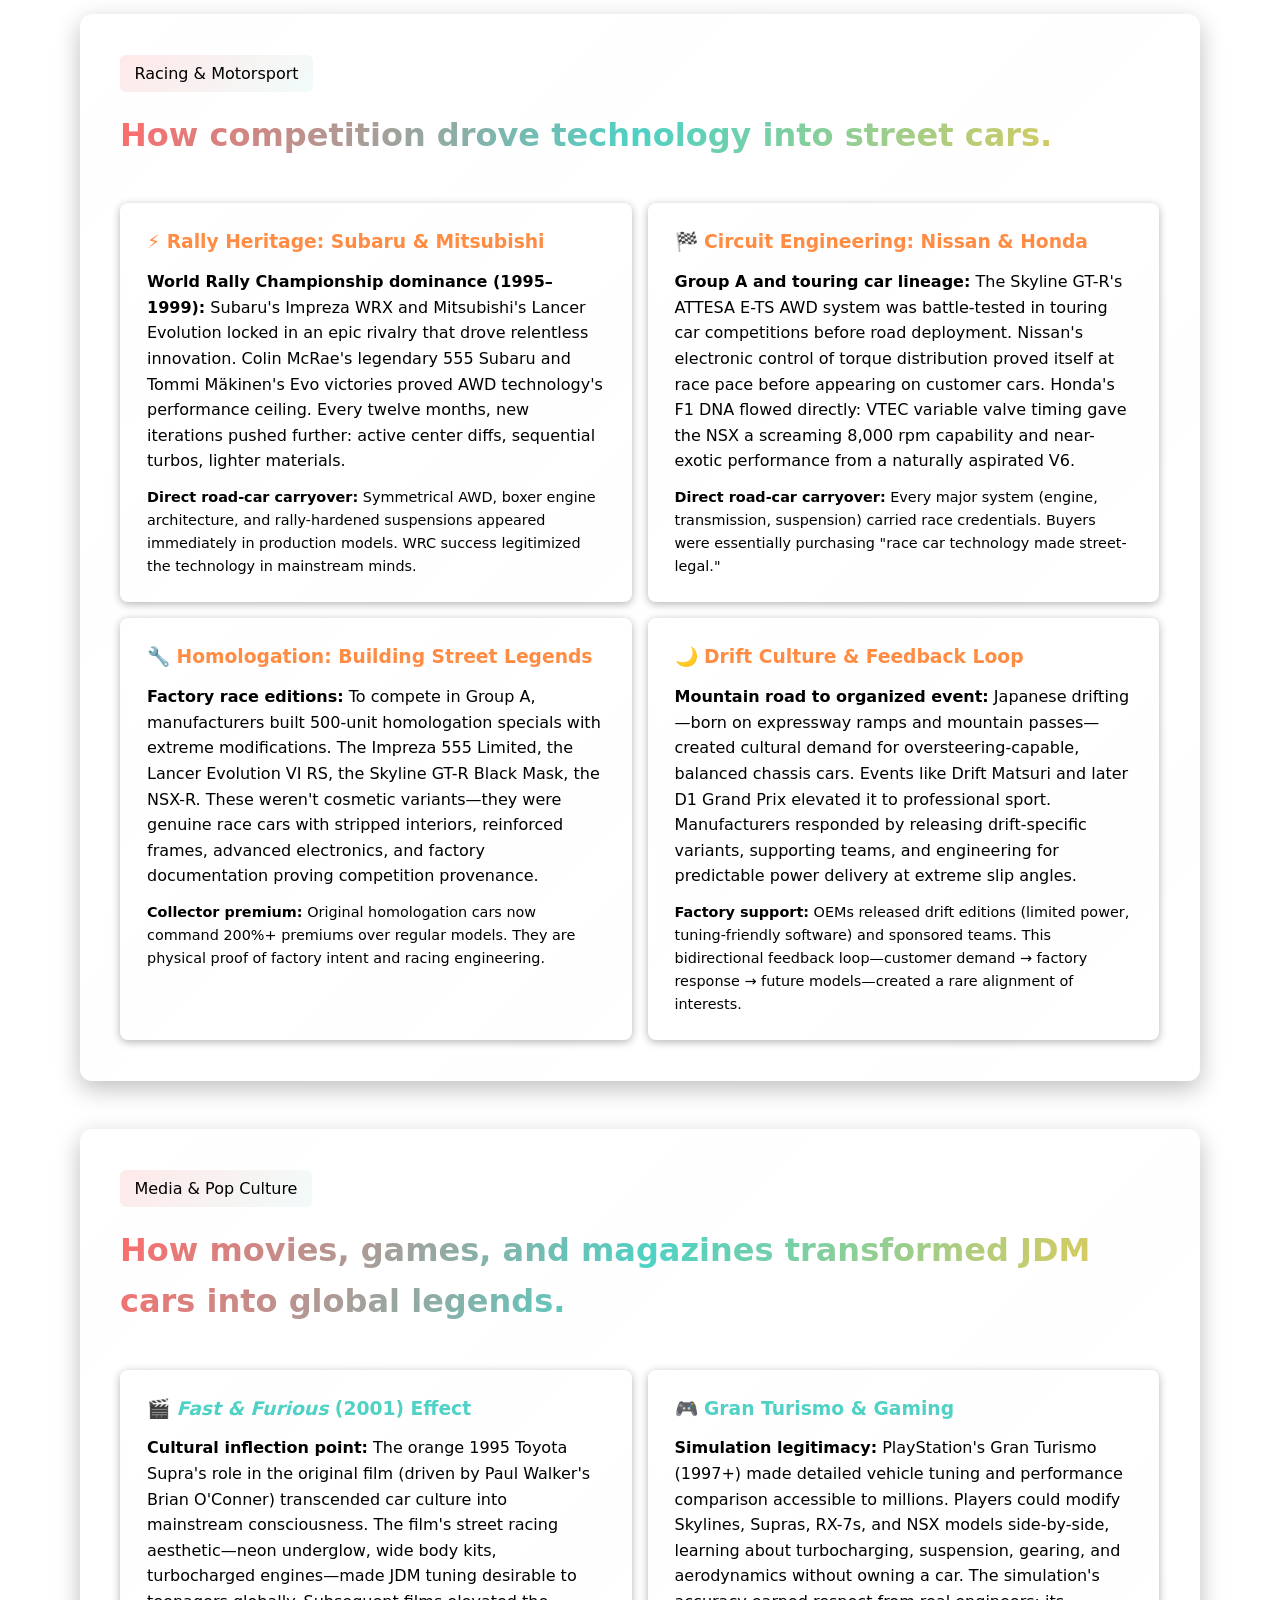
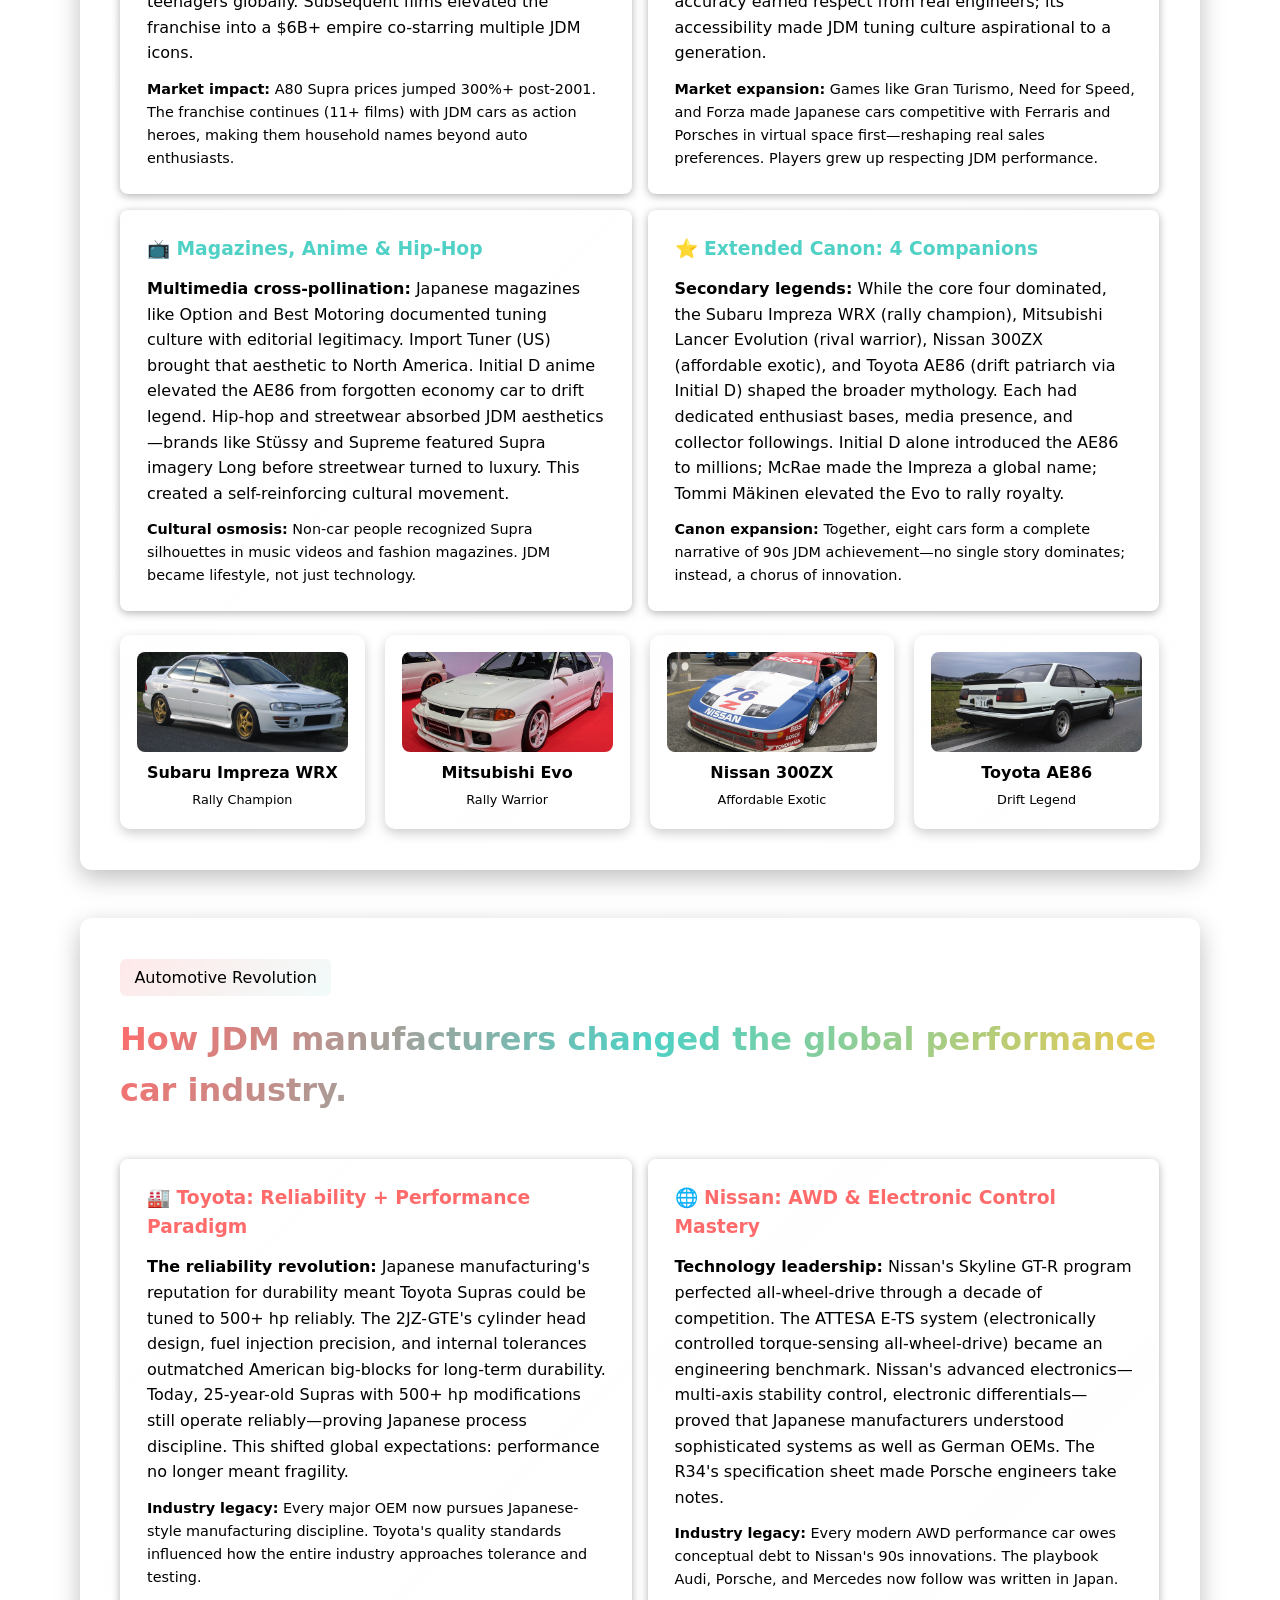
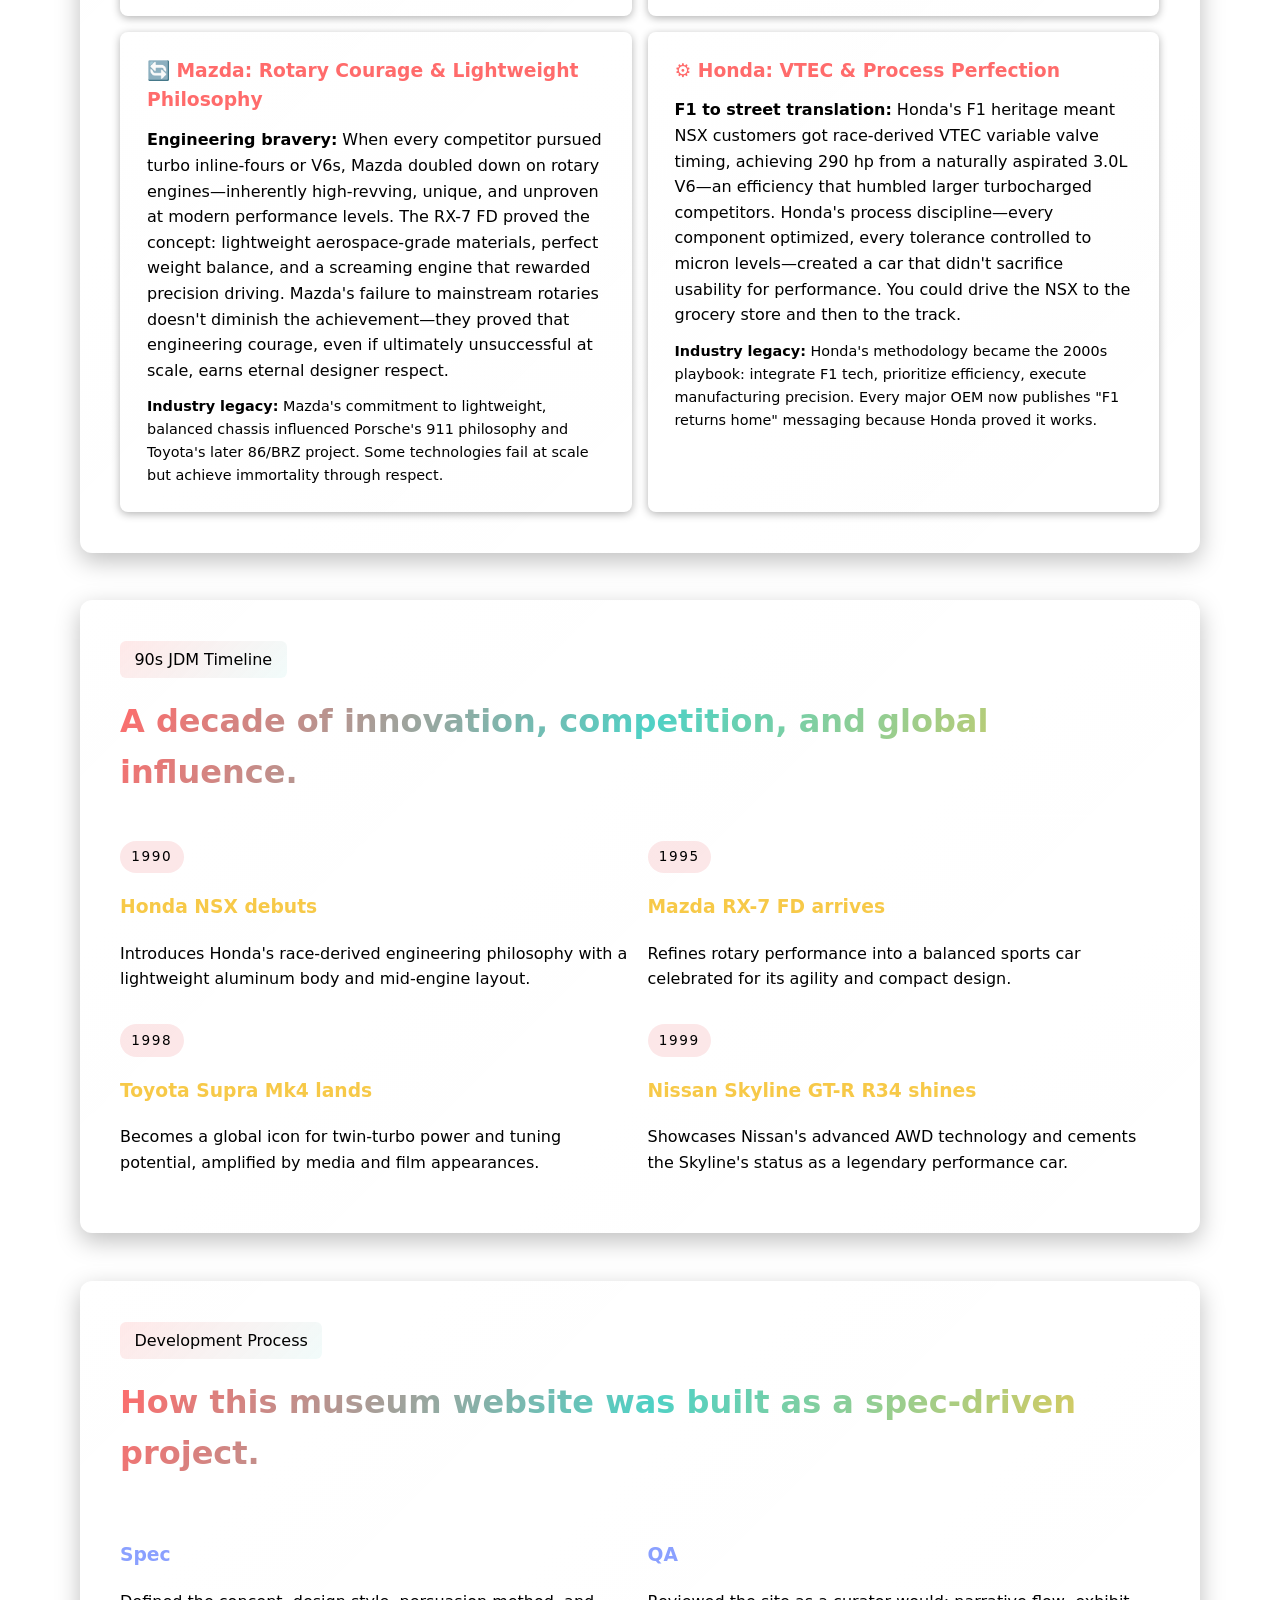
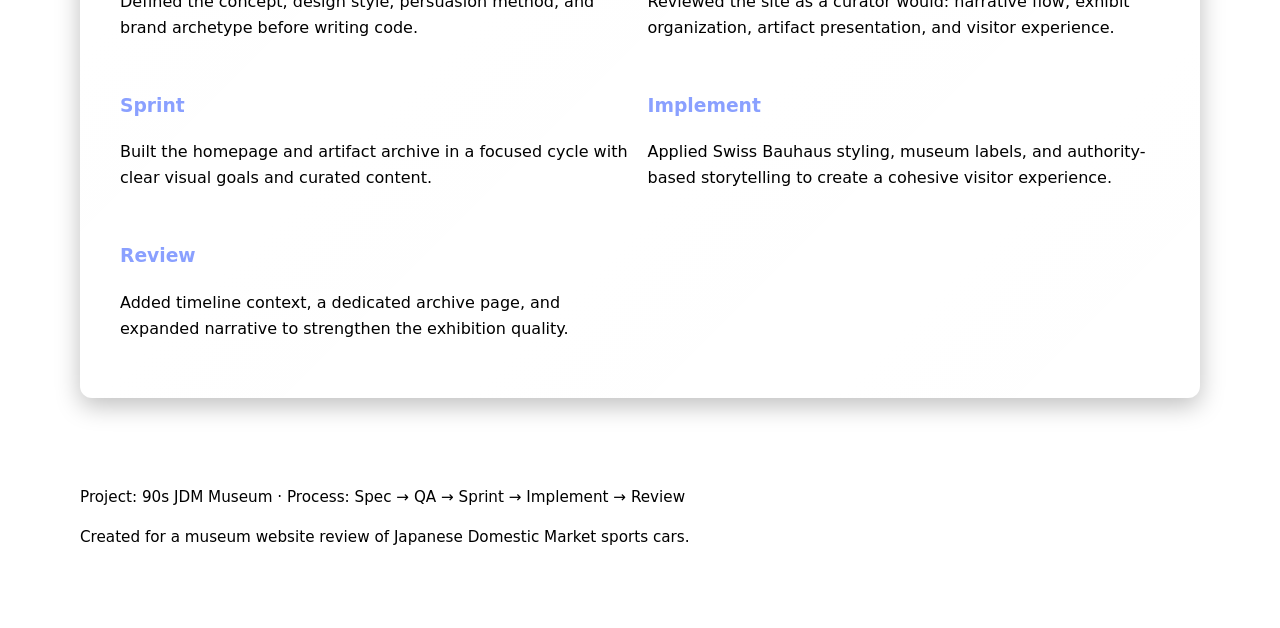
==== commit 16ed1d8f: "Add rich color contrast and deep content: detailed Racing/Media sections, expanded Industry Impact, " ====
--- a/index.html
+++ b/index.html
@@ -53,20 +53,24 @@
       </div>
       <div class="story-grid">
         <article>
-          <h3>Engineering as Art</h3>
-          <p>These cars were engineered to do more than go fast. They packed twin-turbo systems, rotary powerplants, advanced all-wheel-drive controllers, and exotic mid-engine layouts into road-legal packages.</p>
-        </article>
-        <article>
-          <h3>Culture in Motion</h3>
-          <p>The JDM era created communities around tuning, craftsmanship, and street racing. Each model is a chapter in a shared automotive culture that still inspires fans worldwide.</p>
-        </article>
-        <article>
-          <h3>Media and Myth</h3>
-          <p>Movies, video games, and magazines turned these cars into cultural symbols. The Supra, Skyline, RX-7, and NSX became icons beyond Japan, shaping global automotive imagination.</p>
-        </article>
-        <article>
-          <h3>Legacy Today</h3>
-          <p>The same traits that made these cars rare in the 90s — advanced tech, performance, and distinctive design — are why collectors and enthusiasts still obsess over them.</p>
+          <h3>🏗️ Engineering as Art</h3>
+          <p>These cars were engineered to do more than go fast. The 2JZ-GTE's 2.0L displacement delivered 320 hp with twin-turbos. The RB26DETT achieved 276 hp with advanced fuel injection. The rotary delivered 280 hp from 1.3L. The NSX's VTEC reached 290 hp naturally aspirated. Each represented the pinnacle of efficiency, response, and reliability.</p>
+          <p style="font-size:0.9rem;color:var(--muted);margin-top:0.75rem"><strong>Key insight:</strong> These powerplants defined high-revving, scalable performance. Tuners achieved 500+ hp with modest modifications, proving Japanese engineering's precision and headroom.</p>
+        </article>
+        <article>
+          <h3>🎨 Culture in Motion</h3>
+          <p>The JDM era created global communities around tuning, craftsmanship, and automotive passion. Street racing networks, aftermarket shops, and DIY enthusiasts elevated cars into shared language. Coverage in magazines like Option and Import Tuner elevated these platforms from appliances to art.</p>
+          <p style="font-size:0.9rem;color:var(--muted);margin-top:0.75rem"><strong>Key insight:</strong> Factory support for tuning (OEM parts, limited editions) created a rare alignment where OEMs and grassroots communities shared the same vision.</p>
+        </article>
+        <article>
+          <h3>🎬 Media and Myth</h3>
+          <p>Movies, video games, and magazines didn't just promote these cars—they canonized them. The Supra became synonymous with street racing. The Skyline was the simulation legend. The RX-7 inspired designers. The NSX proved Japanese supercars. Each became a symbol beyond mechanics.</p>
+          <p style="font-size:0.9rem;color:var(--muted);margin-top:0.75rem"><strong>Key insight:</strong> Cultural ubiquity made these cars aspirational to non-car people. A generation bought these cars because movies, anime, and games made them matter.</p>
+        </article>
+        <article>
+          <h3>🔮 Legacy Today</h3>
+          <p>The same traits that made these cars rare in the 90s—advanced tech, raw performance, distinctive design—are why they command six-figure prices today (for clean examples). Parts prices have tripled. Factory documentation is treasured. Specialist shops exist solely to restore and maintain them.</p>
+          <p style="font-size:0.9rem;color:var(--muted);margin-top:0.75rem"><strong>Key insight:</strong> Scarcity + nostalgia + proven engineering = collector cars. These are not curiosities; they are recognized milestones in automotive history.</p>
         </article>
       </div>
     </section>
@@ -87,6 +91,11 @@
             <h3>Toyota Supra Mk4</h3>
           </div>
           <p>Legendary twin-turbo straight-six power, widebody presence, and a cult following through street racing and film. The Supra symbolizes performance dreams made real.</p>
+          <div style="display:grid;gap:0.5rem;font-size:0.85rem;color:var(--muted);margin-top:0.75rem;padding-top:0.75rem;border-top:1px solid var(--border)">
+            <div><strong style="color:#ff6b6b">Engine:</strong> 3.0L 2JZ-GTE twin-turbo I6, 320 hp / 315 lb-ft</div>
+            <div><strong style="color:#ff6b6b">0–60:</strong> 4.6 sec | <strong style="color:#ff6b6b">Top Speed:</strong> 155+ mph (governed)</div>
+            <div><strong style="color:#ff6b6b">Tech:</strong> Twin sequential turbos, intercooled, direct fuel injection</div>
+          </div>
         </article>
         <article class="car-card reveal accent-skyline">
           <a class="lightbox-trigger" href="assets/skyline.jpg" data-credit="See assets/attributions.md for source" data-alt="Nissan Skyline GT-R R34">
@@ -98,6 +107,11 @@
             <h3>Nissan Skyline GT-R R34</h3>
           </div>
           <p>Advanced AWD systems and a high-revving RB26 engine made the R34 a technical masterclass. It stands for precision, speed, and technological ambition.</p>
+          <div style="display:grid;gap:0.5rem;font-size:0.85rem;color:var(--muted);margin-top:0.75rem;padding-top:0.75rem;border-top:1px solid var(--border)">
+            <div><strong style="color:#4fd1c5">Engine:</strong> 2.6L RB26DETT twin-turbo I6, 276 hp / 260 lb-ft (JPN)</div>
+            <div><strong style="color:#4fd1c5">0–60:</strong> 4.7 sec | <strong style="color:#4fd1c5">Top Speed:</strong> 165+ mph</div>
+            <div><strong style="color:#4fd1c5">Tech:</strong> ATTESA E-TS AWD, electronic torque vectoring, 4-wheel steering</div>
+          </div>
         </article>
         <article class="car-card reveal accent-rx7">
           <a class="lightbox-trigger" href="assets/rx7.jpg" data-credit="See assets/attributions.md for source" data-alt="Mazda RX-7 FD">
@@ -109,6 +123,11 @@
             <h3>Mazda RX-7 FD</h3>
           </div>
           <p>Lightweight balance, a rotary heart, and a sculpted silhouette made the RX-7 feel like a machine built for the driver. It is the embodiment of engineering elegance.</p>
+          <div style="display:grid;gap:0.5rem;font-size:0.85rem;color:var(--muted);margin-top:0.75rem;padding-top:0.75rem;border-top:1px solid var(--border)">
+            <div><strong style="color:#f7c948">Engine:</strong> 1.3L twin-rotor rotary sequential twin-turbo, 280 hp / 217 lb-ft</div>
+            <div><strong style="color:#f7c948">0–60:</strong> 4.7 sec | <strong style="color:#f7c948">Top Speed:</strong> 161 mph</div>
+            <div><strong style="color:#f7c948">Tech:</strong> 50/50 weight balance, lightweight chassis, unique rotary character</div>
+          </div>
         </article>
         <article class="car-card reveal accent-nsx">
           <a class="lightbox-trigger" href="assets/nsx.jpg" data-credit="See assets/attributions.md for source" data-alt="Honda NSX">
@@ -120,6 +139,11 @@
             <h3>Honda NSX</h3>
           </div>
           <p>The NSX brought race-car technology to the street with a mid-engine V6 and aluminum body. It reframed sports cars as precise, usable, and modern.</p>
+          <div style="display:grid;gap:0.5rem;font-size:0.85rem;color:var(--muted);margin-top:0.75rem;padding-top:0.75rem;border-top:1px solid var(--border)">
+            <div><strong style="color:#8aa0ff">Engine:</strong> 3.0L VTEC V6 naturally aspirated, 290 hp / 224 lb-ft</div>
+            <div><strong style="color:#8aa0ff">0–60:</strong> 4.5 sec | <strong style="color:#8aa0ff">Top Speed:</strong> 161 mph</div>
+            <div><strong style="color:#8aa0ff">Tech:</strong> Mid-engine layout, aluminum monocoque, F1-derived VTEC</div>
+          </div>
         </article>
       </div>
       <p class="section-note">Want deeper context? Visit the artifact archive for curator notes on each iconic car.</p>
@@ -128,24 +152,28 @@
     <section class="section-block reveal" id="racing">
       <div class="section-heading">
         <span class="label">Racing & Motorsport</span>
-        <h2>How motorsport shaped JDM performance and technology.</h2>
+        <h2>How competition drove technology into street cars.</h2>
       </div>
       <div class="story-grid">
         <article>
-          <h3>Rally Heritage: Subaru & Mitsubishi</h3>
-          <p>Subaru's dominance in Group A rally and the World Rally Championship (1995–1997) with the Impreza WRX forced development of symmetrical all-wheel-drive systems and boxer engine architecture. Mitsubishi's Lancer Evolution competed furiously, birthing rapid iterative improvements every twelve months. Rally demands—high-grip surfaces, traction control, and driver feedback—translated directly into road car lineups that redefined affordable performance.</p>
-        </article>
-        <article>
-          <h3>Circuit Engineering: Nissan & Honda</h3>
-          <p>Nissan's GT-R lineage came from Group A racing, with the R34's advanced ATTESA E-TS AWD system a direct carry-over from race-proven platforms. Honda's NSX embodied race engineering philosophy: F1-derived VTEC engines, lightweight alloys, and mid-engine balance. Toyota's 2JZ-GTE platform proved its mettle in touring car competition, earning respect for durability and tunability in road and track applications.</p>
-        </article>
-        <article>
-          <h3>Homologation: Building Street Legends</h3>
-          <p>To compete in racing, manufacturers homologated extreme versions: Impreza 555 models, Lancer Evolution VI/VII with active diffs, Skyline GT-R race editions. These homologation specials became collector cars, encoded with race-proven technology that justified their cult status. Each factory-modified variant represented engineering at the bleeding edge.</p>
-        </article>
-        <article>
-          <h3>Drift Culture & Feedback Loop</h3>
-          <p>Japanese drifting scene—born from mountain passes and perfected in events—created demand for power, balance, and tuning support. Manufacturers responded with drift-friendly limited editions and OEM parts support, establishing a virtuous cycle where street culture drove factory innovation, making performance cars accessible to enthusiasts worldwide.</p>
+          <h3>⚡ Rally Heritage: Subaru & Mitsubishi</h3>
+          <p><strong>World Rally Championship dominance (1995–1999):</strong> Subaru's Impreza WRX and Mitsubishi's Lancer Evolution locked in an epic rivalry that drove relentless innovation. Colin McRae's legendary 555 Subaru and Tommi Mäkinen's Evo victories proved AWD technology's performance ceiling. Every twelve months, new iterations pushed further: active center diffs, sequential turbos, lighter materials.</p>
+          <p style="font-size:0.9rem;color:var(--muted);margin-top:0.75rem"><strong>Direct road-car carryover:</strong> Symmetrical AWD, boxer engine architecture, and rally-hardened suspensions appeared immediately in production models. WRC success legitimized the technology in mainstream minds.</p>
+        </article>
+        <article>
+          <h3>🏁 Circuit Engineering: Nissan & Honda</h3>
+          <p><strong>Group A and touring car lineage:</strong> The Skyline GT-R's ATTESA E-TS AWD system was battle-tested in touring car competitions before road deployment. Nissan's electronic control of torque distribution proved itself at race pace before appearing on customer cars. Honda's F1 DNA flowed directly: VTEC variable valve timing gave the NSX a screaming 8,000 rpm capability and near-exotic performance from a naturally aspirated V6.</p>
+          <p style="font-size:0.9rem;color:var(--muted);margin-top:0.75rem"><strong>Direct road-car carryover:</strong> Every major system (engine, transmission, suspension) carried race credentials. Buyers were essentially purchasing "race car technology made street-legal."</p>
+        </article>
+        <article>
+          <h3>🔧 Homologation: Building Street Legends</h3>
+          <p><strong>Factory race editions:</strong> To compete in Group A, manufacturers built 500-unit homologation specials with extreme modifications. The Impreza 555 Limited, the Lancer Evolution VI RS, the Skyline GT-R Black Mask, the NSX-R. These weren't cosmetic variants—they were genuine race cars with stripped interiors, reinforced frames, advanced electronics, and factory documentation proving competition provenance.</p>
+          <p style="font-size:0.9rem;color:var(--muted);margin-top:0.75rem"><strong>Collector premium:</strong> Original homologation cars now command 200%+ premiums over regular models. They are physical proof of factory intent and racing engineering.</p>
+        </article>
+        <article>
+          <h3>🌙 Drift Culture & Feedback Loop</h3>
+          <p><strong>Mountain road to organized event:</strong> Japanese drifting—born on expressway ramps and mountain passes—created cultural demand for oversteering-capable, balanced chassis cars. Events like Drift Matsuri and later D1 Grand Prix elevated it to professional sport. Manufacturers responded by releasing drift-specific variants, supporting teams, and engineering for predictable power delivery at extreme slip angles.</p>
+          <p style="font-size:0.9rem;color:var(--muted);margin-top:0.75rem"><strong>Factory support:</strong> OEMs released drift editions (limited power, tuning-friendly software) and sponsored teams. This bidirectional feedback loop—customer demand → factory response → future models—created a rare alignment of interests.</p>
         </article>
       </div>
     </section>
@@ -157,20 +185,24 @@
       </div>
       <div class="story-grid">
         <article>
-          <h3><em>Fast &amp; Furious</em>: Mainstream Icon</h3>
-          <p>The Toyota Supra's role in the original 2001 film catapulted it from regional icon to global phenomenon. Paul Walker's character's 1995 Supra became the film's emotional centerpiece, and the car's tuning scene exploded. The franchise's later installments cemented JDM cars as action heroes, making A80 Supras some of the most sought collectibles today. The film showed audiences that Japanese engineering could rival American muscle and European exotics in Hollywood.</p>
-        </article>
-        <article>
-          <h3>Gran Turismo &amp; Gaming Revolution</h3>
-          <p>PlayStation's Gran Turismo series (1997 onwards) made detailed knowledge of Skylines, Supras, RX-7s, and NSX models accessible to millions. Players could tune, test, and appreciate the performance characteristics of these cars in a safe, fun medium. This generation grew up respecting Japanese engineering and tuning culture before many could drive. Gaming legitimized JDM cars as worthy competitors to Ferraris and Porsches in the cultural imagination.</p>
-        </article>
-        <article>
-          <h3>Media Ecosystem: Magazines, Films, Music</h3>
-          <p>Magazines like <em>Option</em> and <em>Best Motoring</em> (Japan) and <em>Import Tuner</em> (US) created aspirational content around JDM tuning and engineering. Drift films and Initial D anime elevated the Trueno AE86 and other models into cult status. Hip-hop and urban culture embraced JDM aesthetics, weaving them into music videos and streetwear. This cross-pollination created a self-reinforcing cultural movement where performance cars became lifestyle symbols.</p>
-        </article>
-        <article>
-          <h3>Extended Canon: Four More Icons</h3>
-          <p>The Subaru Impreza WRX became the rally hero after McRae and Burns dominated world competitions. The Mitsubishi Lancer Evolution was the rally warrior's counterpart, immortalized in video games and racing culture. The Nissan 300ZX was the affordable Japanese supercar. The Toyota AE86 is legendary through <em>Initial D</em> and drifting lore. Together with the core four, these cars form a complete mythology of 90s JDM achievement.</p>
+          <h3>🎬 <em>Fast &amp; Furious</em> (2001) Effect</h3>
+          <p><strong>Cultural inflection point:</strong> The orange 1995 Toyota Supra's role in the original film (driven by Paul Walker's Brian O'Conner) transcended car culture into mainstream consciousness. The film's street racing aesthetic—neon underglow, wide body kits, turbocharged engines—made JDM tuning desirable to teenagers globally. Subsequent films elevated the franchise into a $6B+ empire co-starring multiple JDM icons.</p>
+          <p style="font-size:0.9rem;color:var(--muted);margin-top:0.75rem"><strong>Market impact:</strong> A80 Supra prices jumped 300%+ post-2001. The franchise continues (11+ films) with JDM cars as action heroes, making them household names beyond auto enthusiasts.</p>
+        </article>
+        <article>
+          <h3>🎮 Gran Turismo &amp; Gaming</h3>
+          <p><strong>Simulation legitimacy:</strong> PlayStation's Gran Turismo (1997+) made detailed vehicle tuning and performance comparison accessible to millions. Players could modify Skylines, Supras, RX-7s, and NSX models side-by-side, learning about turbocharging, suspension, gearing, and aerodynamics without owning a car. The simulation's accuracy earned respect from real engineers; its accessibility made JDM tuning culture aspirational to a generation.</p>
+          <p style="font-size:0.9rem;color:var(--muted);margin-top:0.75rem"><strong>Market expansion:</strong> Games like Gran Turismo, Need for Speed, and Forza made Japanese cars competitive with Ferraris and Porsches in virtual space first—reshaping real sales preferences. Players grew up respecting JDM performance.</p>
+        </article>
+        <article>
+          <h3>📺 Magazines, Anime & Hip-Hop</h3>
+          <p><strong>Multimedia cross-pollination:</strong> Japanese magazines like Option and Best Motoring documented tuning culture with editorial legitimacy. Import Tuner (US) brought that aesthetic to North America. Initial D anime elevated the AE86 from forgotten economy car to drift legend. Hip-hop and streetwear absorbed JDM aesthetics—brands like Stüssy and Supreme featured Supra imagery Long before streetwear turned to luxury. This created a self-reinforcing cultural movement.</p>
+          <p style="font-size:0.9rem;color:var(--muted);margin-top:0.75rem"><strong>Cultural osmosis:</strong> Non-car people recognized Supra silhouettes in music videos and fashion magazines. JDM became lifestyle, not just technology.</p>
+        </article>
+        <article>
+          <h3>⭐ Extended Canon: 4 Companions</h3>
+          <p><strong>Secondary legends:</strong> While the core four dominated, the Subaru Impreza WRX (rally champion), Mitsubishi Lancer Evolution (rival warrior), Nissan 300ZX (affordable exotic), and Toyota AE86 (drift patriarch via Initial D) shaped the broader mythology. Each had dedicated enthusiast bases, media presence, and collector followings. Initial D alone introduced the AE86 to millions; McRae made the Impreza a global name; Tommi Mäkinen elevated the Evo to rally royalty.</p>
+          <p style="font-size:0.9rem;color:var(--muted);margin-top:0.75rem"><strong>Canon expansion:</strong> Together, eight cars form a complete narrative of 90s JDM achievement—no single story dominates; instead, a chorus of innovation.</p>
         </article>
       </div>
       <div class="more-icons">
@@ -196,24 +228,28 @@
     <section class="section-block reveal" id="timeline">
       <div class="section-heading">
         <span class="label">Automotive Revolution</span>
-        <h2>How JDM manufacturers changed the global performance car market.</h2>
+        <h2>How JDM manufacturers changed the global performance car industry.</h2>
       </div>
       <div class="story-grid">
         <article>
-          <h3>Toyota: Reliability + Performance</h3>
-          <p>Toyota proved that Japanese manufacturing could match or exceed European sports car reliability while delivering exotic performance. The Supra's 2JZ-GTE became legend for long-term durability and tuning potential, shifting perceptions about Japanese engineering quality. Today, turbocharged Toyota engines define the global tuning scene, and the factory's engineering standards influenced how the entire industry approaches hybrid powertrains and electric motors.</p>
-        </article>
-        <article>
-          <h3>Nissan: AWD &amp; Advanced Electronics</h3>
-          <p>Nissan's Skyline GT-R program perfected all-wheel-drive technology through competition, creating the ATTESA E-TS system that became an industry benchmark. The R34 demonstrated that Japanese electronics could rival or surpass European sophistication. Today, AWD systems across the industry owe conceptual debts to Nissan's 90s innovations, and the Skyline remains a technical reference point for performance car engineers worldwide.</p>
-        </article>
-        <article>
-          <h3>Mazda: Rotary &amp; Lightweight Design</h3>
-          <p>Mazda's commitment to rotary engines proved that unconventional powerplants could deliver both power and elegance. The RX-7's lightweight philosophy and balanced chassis design influenced how sports car makers prioritize handling over brute horsepower. Mazda's structural innovations in composite materials and suspension geometry set standards for efficient, responsive vehicle design that persist in modern performance brands.</p>
-        </article>
-        <article>
-          <h3>Honda: VTEC &amp; Process Engineering</h3>
-          <p>Honda's F1 heritage and VTEC variable valve timing created a new paradigm for high-revving, naturally aspirated performance. The NSX showed that Japanese manufacturers could build exotic sports cars with race-derived engineering and Japanese precision. Honda's process methodology—iterative improvement, component reliability, and manufacturing discipline—became a global benchmark for premium automotive production and influenced how every major OEM approaches performance engineering today.</p>
+          <h3>🏭 Toyota: Reliability + Performance Paradigm</h3>
+          <p><strong>The reliability revolution:</strong> Japanese manufacturing's reputation for durability meant Toyota Supras could be tuned to 500+ hp reliably. The 2JZ-GTE's cylinder head design, fuel injection precision, and internal tolerances outmatched American big-blocks for long-term durability. Today, 25-year-old Supras with 500+ hp modifications still operate reliably—proving Japanese process discipline. This shifted global expectations: performance no longer meant fragility.</p>
+          <p style="font-size:0.9rem;color:var(--muted);margin-top:0.75rem"><strong>Industry legacy:</strong> Every major OEM now pursues Japanese-style manufacturing discipline. Toyota's quality standards influenced how the entire industry approaches tolerance and testing.</p>
+        </article>
+        <article>
+          <h3>🌐 Nissan: AWD &amp; Electronic Control Mastery</h3>
+          <p><strong>Technology leadership:</strong> Nissan's Skyline GT-R program perfected all-wheel-drive through a decade of competition. The ATTESA E-TS system (electronically controlled torque-sensing all-wheel-drive) became an engineering benchmark. Nissan's advanced electronics—multi-axis stability control, electronic differentials—proved that Japanese manufacturers understood sophisticated systems as well as German OEMs. The R34's specification sheet made Porsche engineers take notes.</p>
+          <p style="font-size:0.9rem;color:var(--muted);margin-top:0.75rem"><strong>Industry legacy:</strong> Every modern AWD performance car owes conceptual debt to Nissan's 90s innovations. The playbook Audi, Porsche, and Mercedes now follow was written in Japan.</p>
+        </article>
+        <article>
+          <h3>🔄 Mazda: Rotary Courage &amp; Lightweight Philosophy</h3>
+          <p><strong>Engineering bravery:</strong> When every competitor pursued turbo inline-fours or V6s, Mazda doubled down on rotary engines—inherently high-revving, unique, and unproven at modern performance levels. The RX-7 FD proved the concept: lightweight aerospace-grade materials, perfect weight balance, and a screaming engine that rewarded precision driving. Mazda's failure to mainstream rotaries doesn't diminish the achievement—they proved that engineering courage, even if ultimately unsuccessful at scale, earns eternal designer respect.</p>
+          <p style="font-size:0.9rem;color:var(--muted);margin-top:0.75rem"><strong>Industry legacy:</strong> Mazda's commitment to lightweight, balanced chassis influenced Porsche's 911 philosophy and Toyota's later 86/BRZ project. Some technologies fail at scale but achieve immortality through respect.</p>
+        </article>
+        <article>
+          <h3>⚙️ Honda: VTEC &amp; Process Perfection</h3>
+          <p><strong>F1 to street translation:</strong> Honda's F1 heritage meant NSX customers got race-derived VTEC variable valve timing, achieving 290 hp from a naturally aspirated 3.0L V6—an efficiency that humbled larger turbocharged competitors. Honda's process discipline—every component optimized, every tolerance controlled to micron levels—created a car that didn't sacrifice usability for performance. You could drive the NSX to the grocery store and then to the track.</p>
+          <p style="font-size:0.9rem;color:var(--muted);margin-top:0.75rem"><strong>Industry legacy:</strong> Honda's methodology became the 2000s playbook: integrate F1 tech, prioritize efficiency, execute manufacturing precision. Every major OEM now publishes "F1 returns home" messaging because Honda proved it works.</p>
         </article>
       </div>
     </section>
--- a/styles.css
+++ b/styles.css
@@ -108,9 +108,9 @@
 .hero-copy-panel {
   padding: 2.5rem;
   background: linear-gradient(135deg, rgba(230,57,70,0.06), rgba(255,255,255,0.04));
-  border: 1px solid rgba(255,255,255,0.08);
+  border: 2px solid rgba(255,107,107,0.3);
   border-radius: 12px;
-  box-shadow: 0 20px 40px rgba(0,0,0,0.4);
+  box-shadow: 0 20px 40px rgba(0,0,0,0.4), inset 0 1px 0 rgba(255,255,255,0.05);
   backdrop-filter: blur(8px);
 }
 
@@ -142,15 +142,20 @@
 .meta-card {
   padding: 1.75rem;
   background: linear-gradient(135deg, rgba(255,255,255,0.04), rgba(255,255,255,0.01));
-  border: 1px solid var(--border);
+  border: 2px solid rgba(255,255,255,0.1);
+  border-top: 3px solid var(--accent-soft);
   border-radius: 8px;
   box-shadow: 0 4px 12px rgba(0,0,0,0.2);
   transition: all 0.3s ease;
 }
 .meta-card:hover {
-  border-color: rgba(255,255,255,0.12);
-  box-shadow: 0 8px 20px rgba(0,0,0,0.3);
-  transform: translateY(-2px);
+  border-color: rgba(255,255,255,0.16);
+  border-top-color: #ff6b6b;
+  box-shadow: 0 12px 28px rgba(255,107,107,0.2);
+  transform: translateY(-3px);
+}
+.meta-card strong {
+  color: #ff6b6b;
 }
 
 .meta-card strong {
@@ -169,18 +174,37 @@
   padding: 2.5rem;
   background: linear-gradient(135deg, rgba(255,255,255,0.03), rgba(255,255,255,0.01));
   border: 1px solid rgba(255,255,255,0.07);
+  border-left: 4px solid var(--accent-soft);
   border-radius: 12px;
   box-shadow: 0 8px 24px rgba(0,0,0,0.25);
   backdrop-filter: blur(4px);
 }
+.section-block#racing { border-left-color: #ff8c42; }
+.section-block#media { border-left-color: #4fd1c5; }
+.section-block#timeline { border-left-color: #f7c948; }
+.section-block#process { border-left-color: #8aa0ff; }
 
 .section-heading {
   margin-bottom: 1.5rem;
+  padding-bottom: 1rem;
+  border-bottom: 2px solid rgba(255,255,255,0.1);
+}
+
+.section-heading .label {
+  display: inline-block;
+  padding: 0.35rem 0.9rem;
+  background: linear-gradient(135deg, rgba(255,107,107,0.15), rgba(79,209,197,0.08));
+  border-radius: 6px;
+  margin-bottom: 0.75rem;
 }
 
 .section-heading h2 {
   margin: 0.4rem 0 0;
   font-size: clamp(1.8rem, 2.5vw, 2.6rem);
+  background: linear-gradient(120deg, #ff6b6b, #4fd1c5, #f7c948);
+  -webkit-background-clip: text;
+  -webkit-text-fill-color: transparent;
+  background-clip: text;
 }
 
 .story-grid,
@@ -200,10 +224,18 @@
   padding: 1.5rem;
   background: linear-gradient(135deg, rgba(255,255,255,0.02) 0%, rgba(255,255,255,0.01) 100%);
   border: 1px solid var(--border);
+  border-left: 3px solid rgba(255,255,255,0.2);
   border-radius: 8px;
   box-shadow: 0 2px 8px rgba(0,0,0,0.3);
   transition: all 0.3s cubic-bezier(0.2,0.9,0.2,1);
 }
+.story-grid article h3 {
+  color: #ff6b6b;
+}
+#racing .story-grid article h3 { color: #ff8c42; }
+#media .story-grid article h3 { color: #4fd1c5; }
+#timeline .timeline-grid article h3 { color: #f7c948; }
+#process .process-grid article h3 { color: #8aa0ff; }
 
 .story-grid h3,
 .car-card h3,
@@ -310,6 +342,18 @@
   padding: 1.75rem;
   background: var(--surface);
   border: 1px solid var(--border);
+  border-left: 4px solid var(--card-accent, var(--accent-soft));
+  position: relative;
+}
+.artifact-card::before {
+  content: '';
+  position: absolute;
+  top: 0;
+  left: 0;
+  width: 100%;
+  height: 3px;
+  background: linear-gradient(90deg, var(--card-accent, var(--accent-soft)), transparent);
+  border-radius: 1px;
 }
 
 .artifact-card-header,
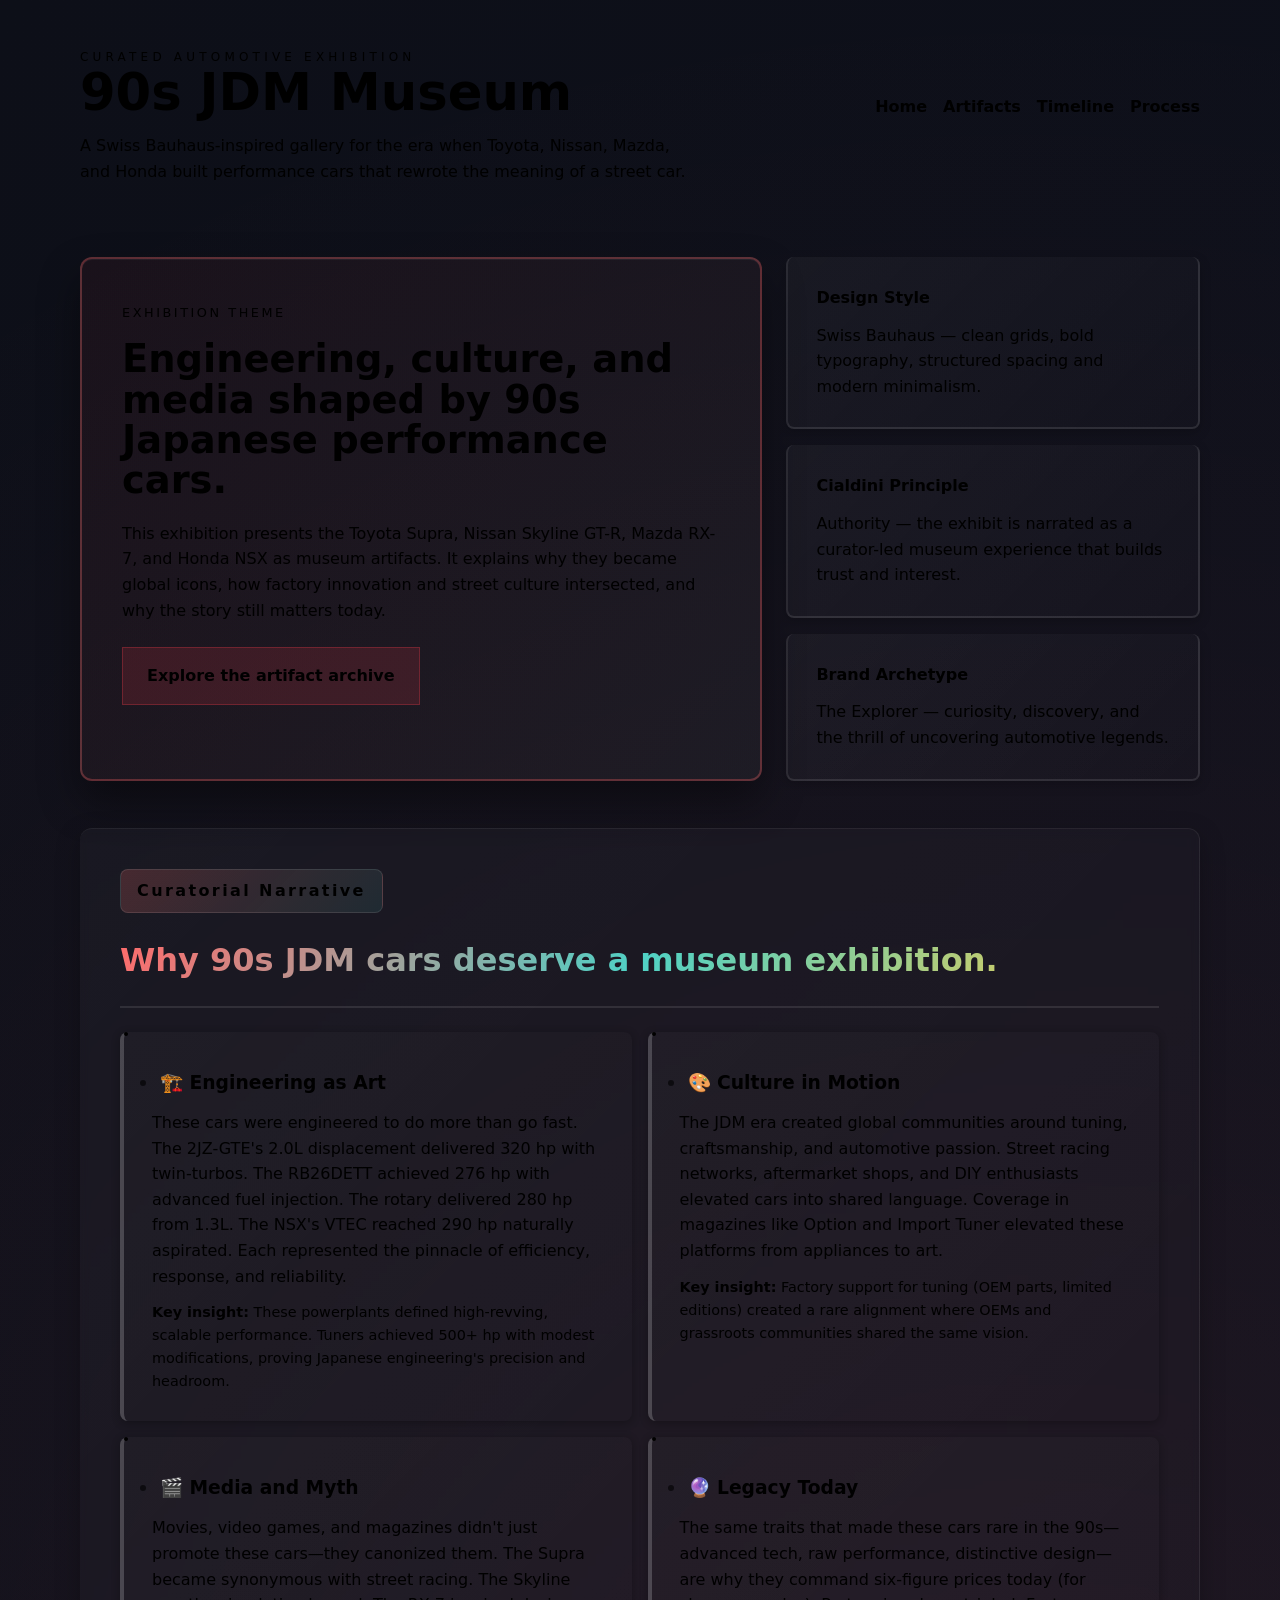
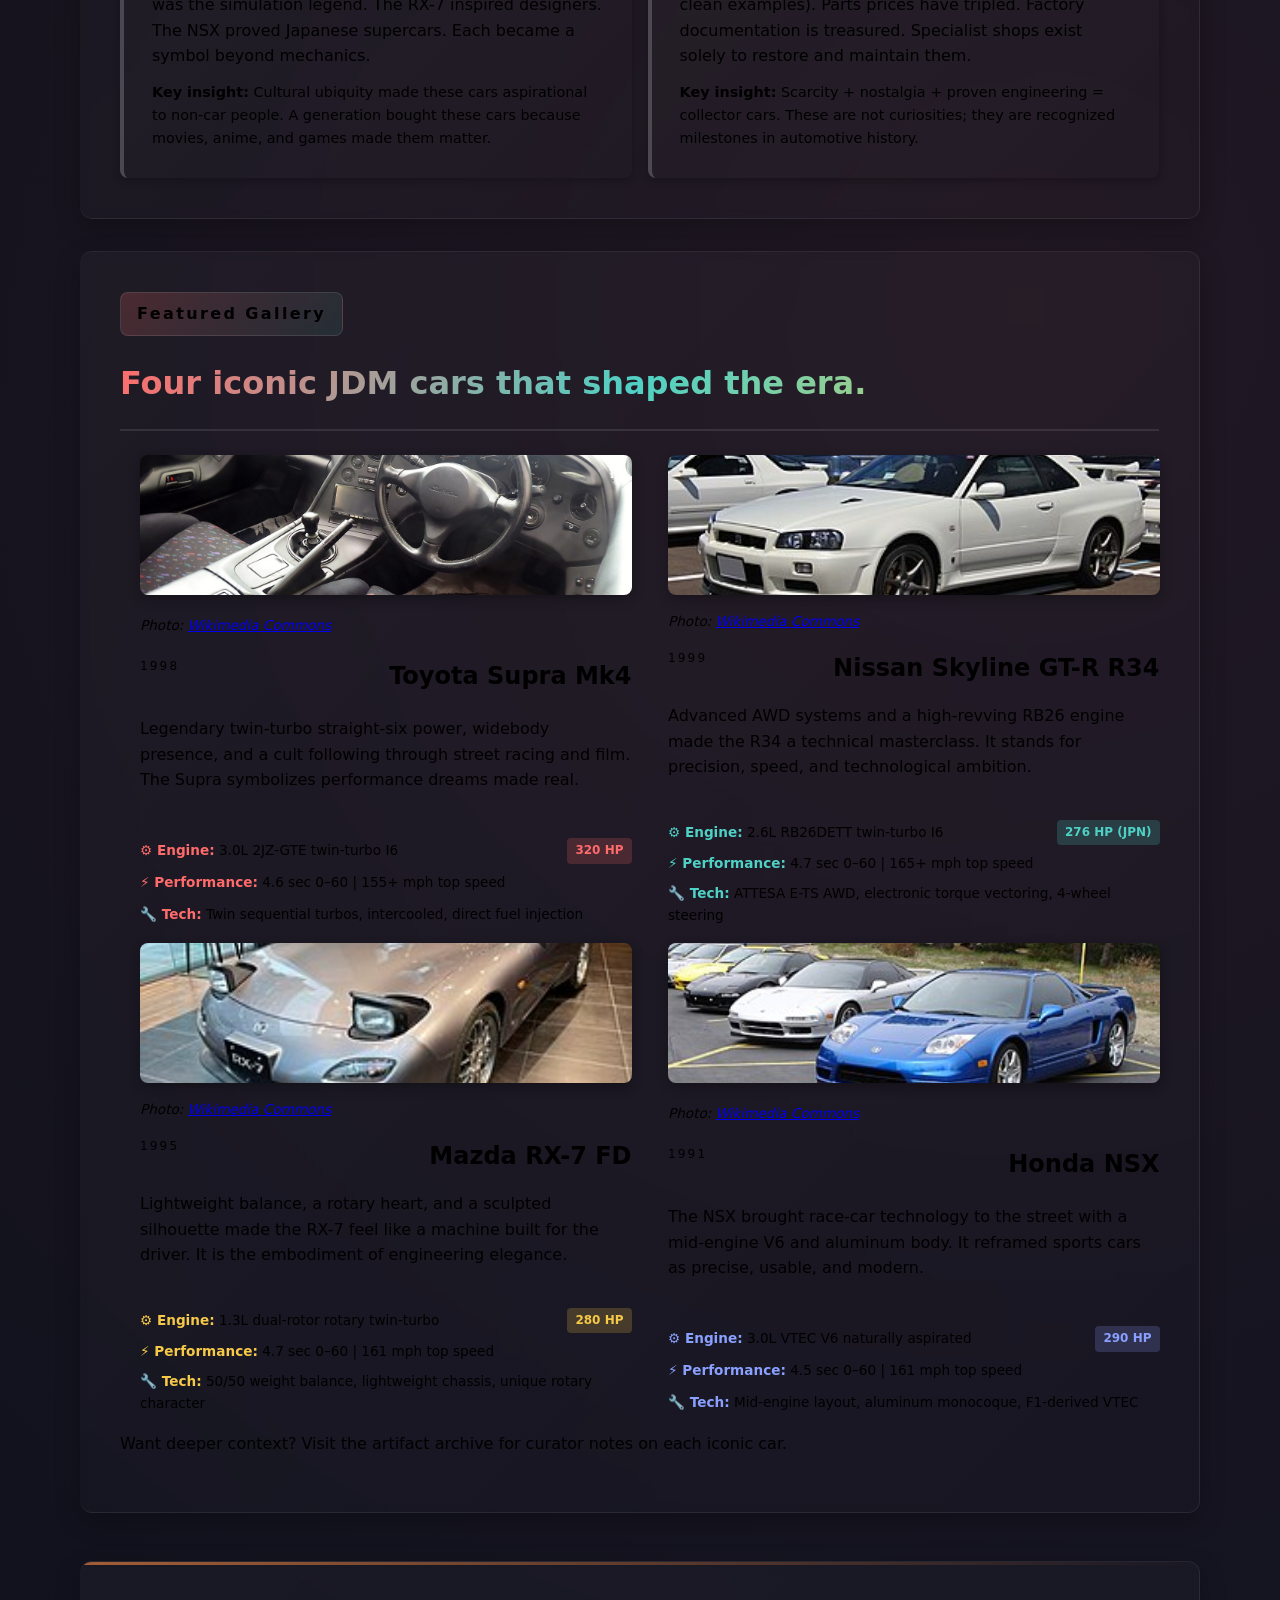
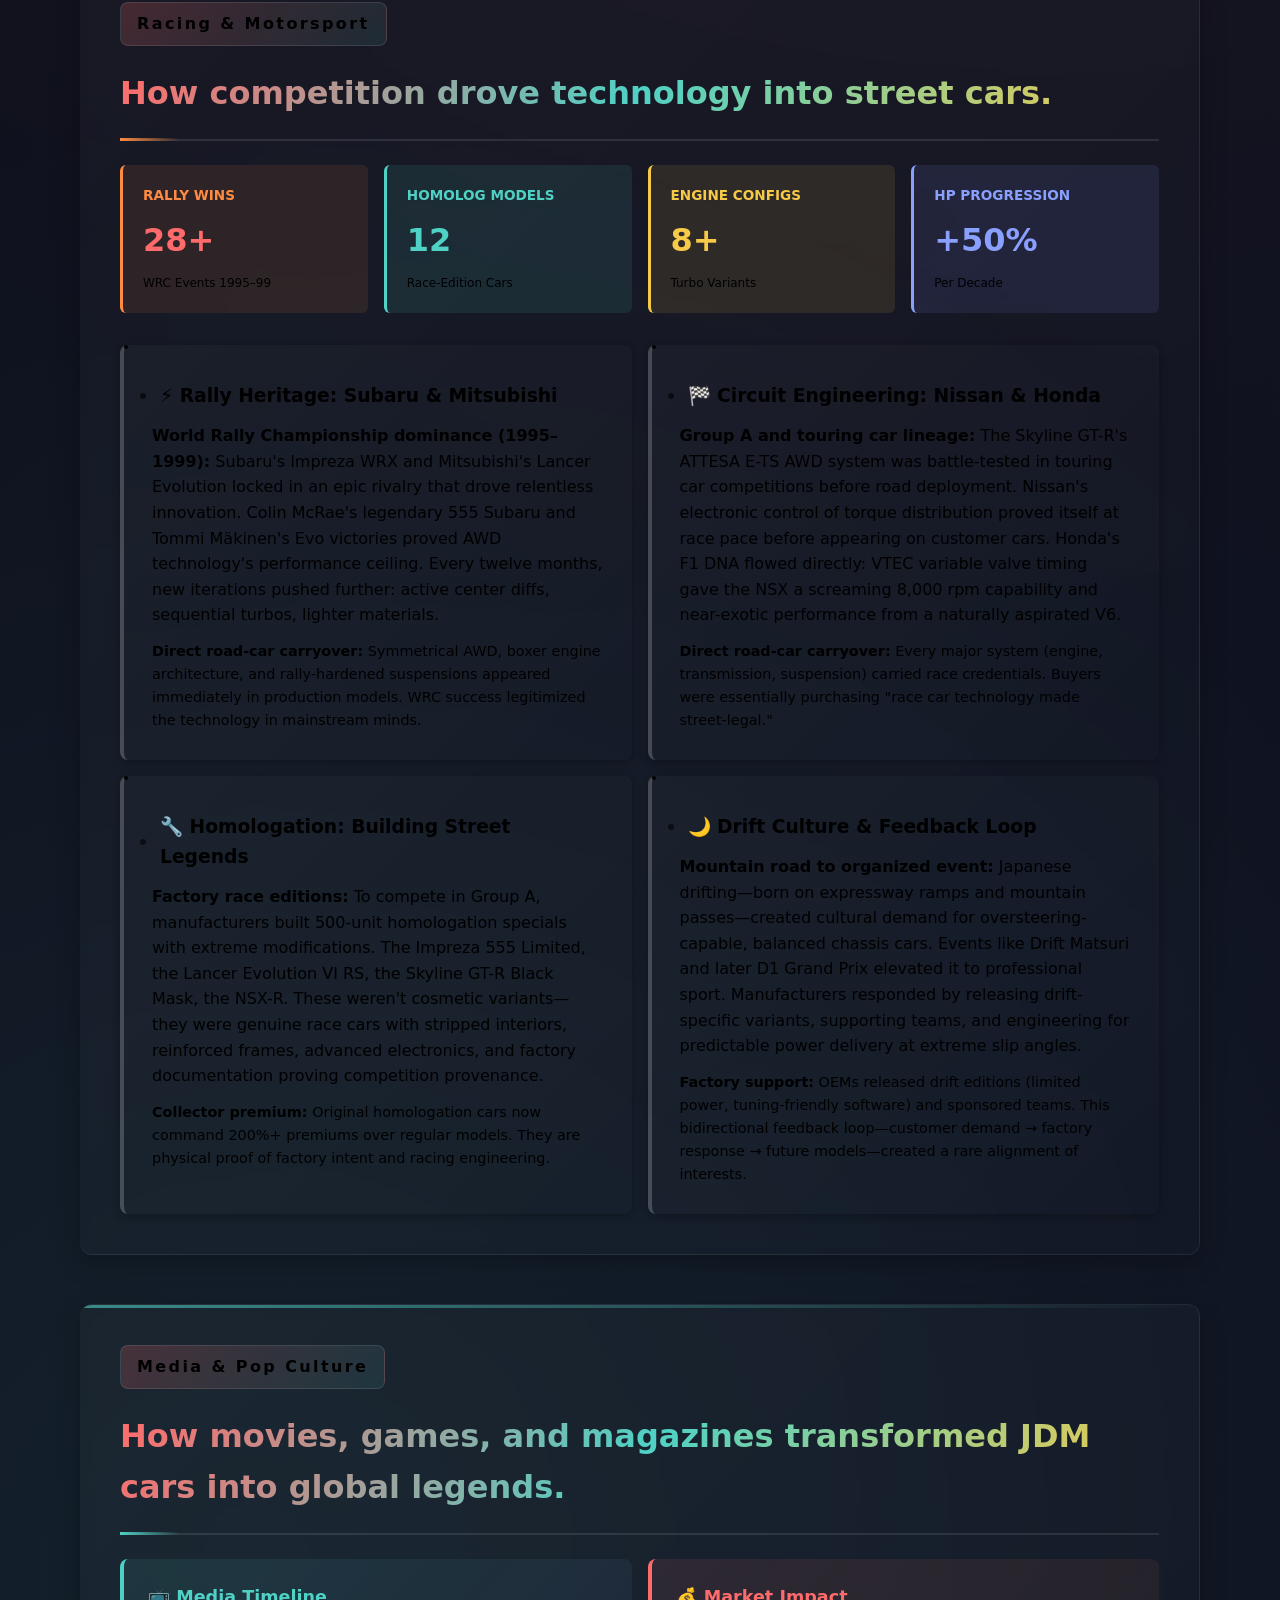
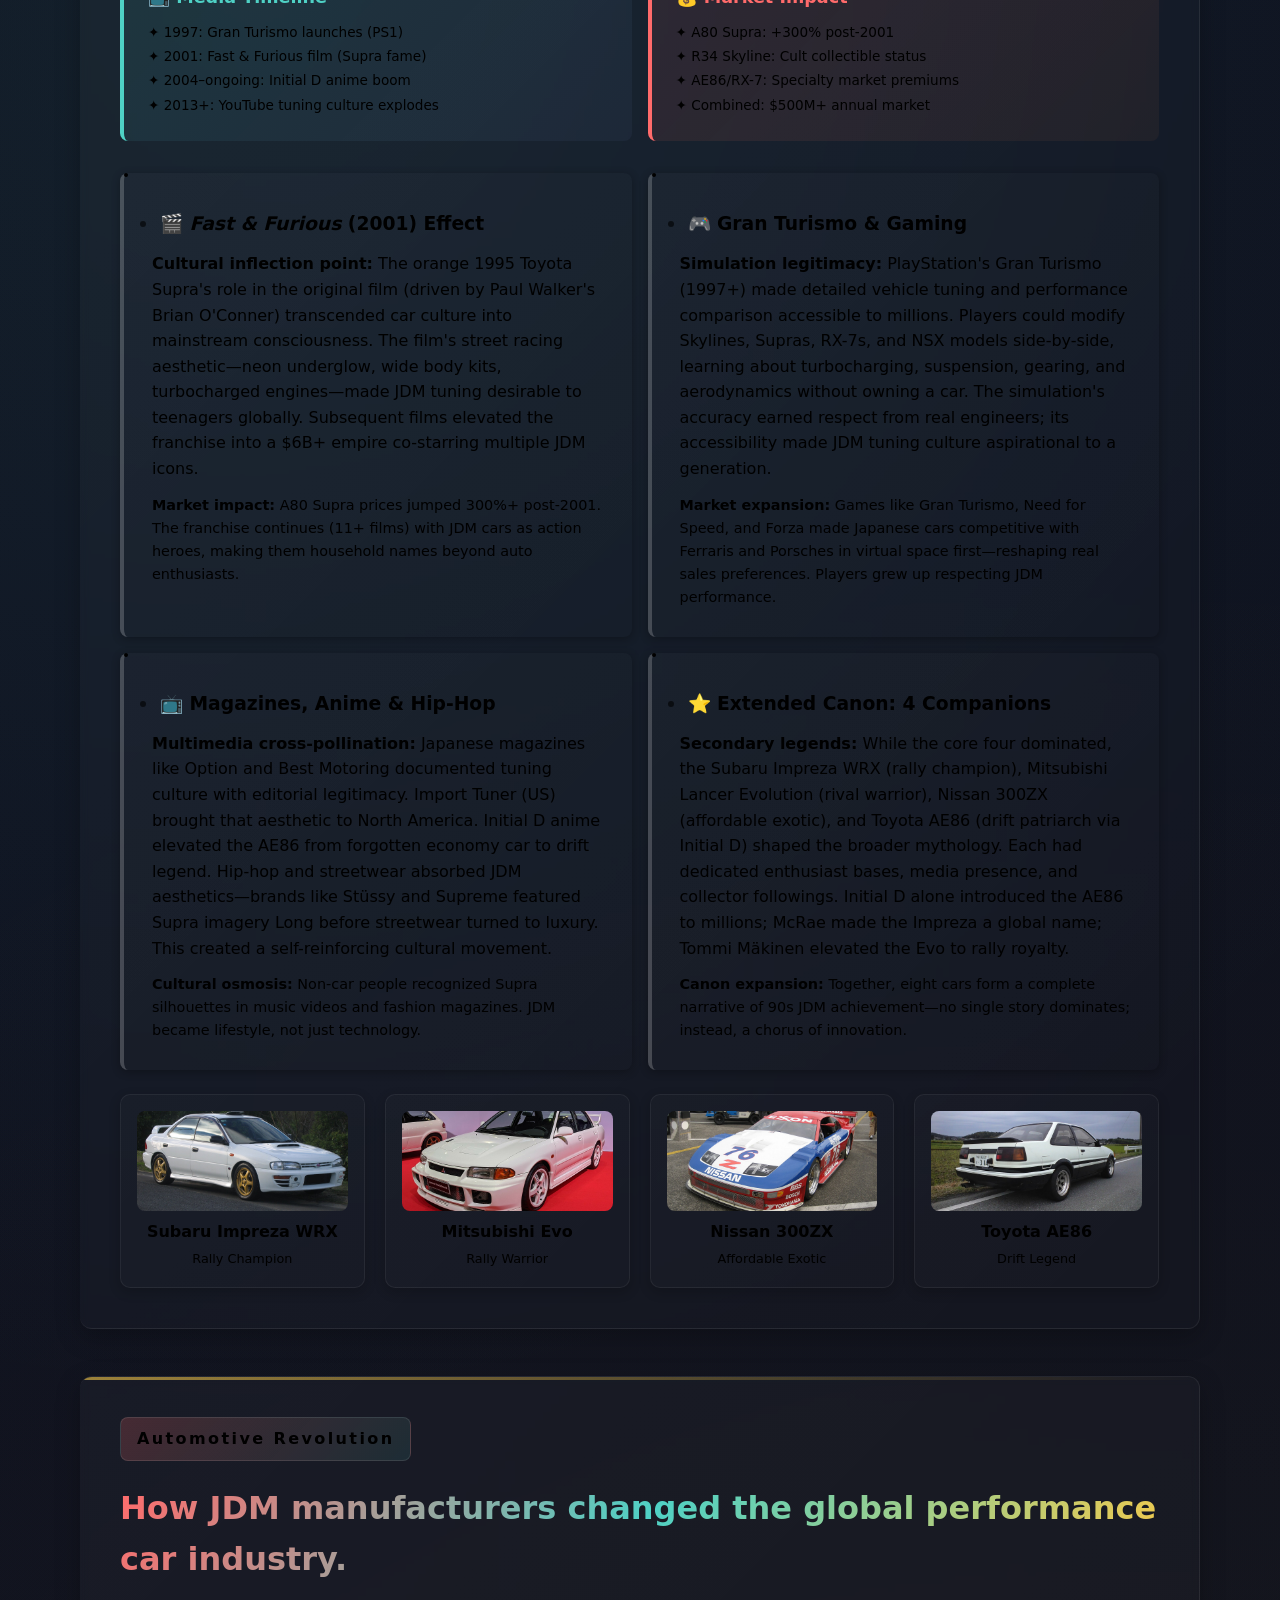
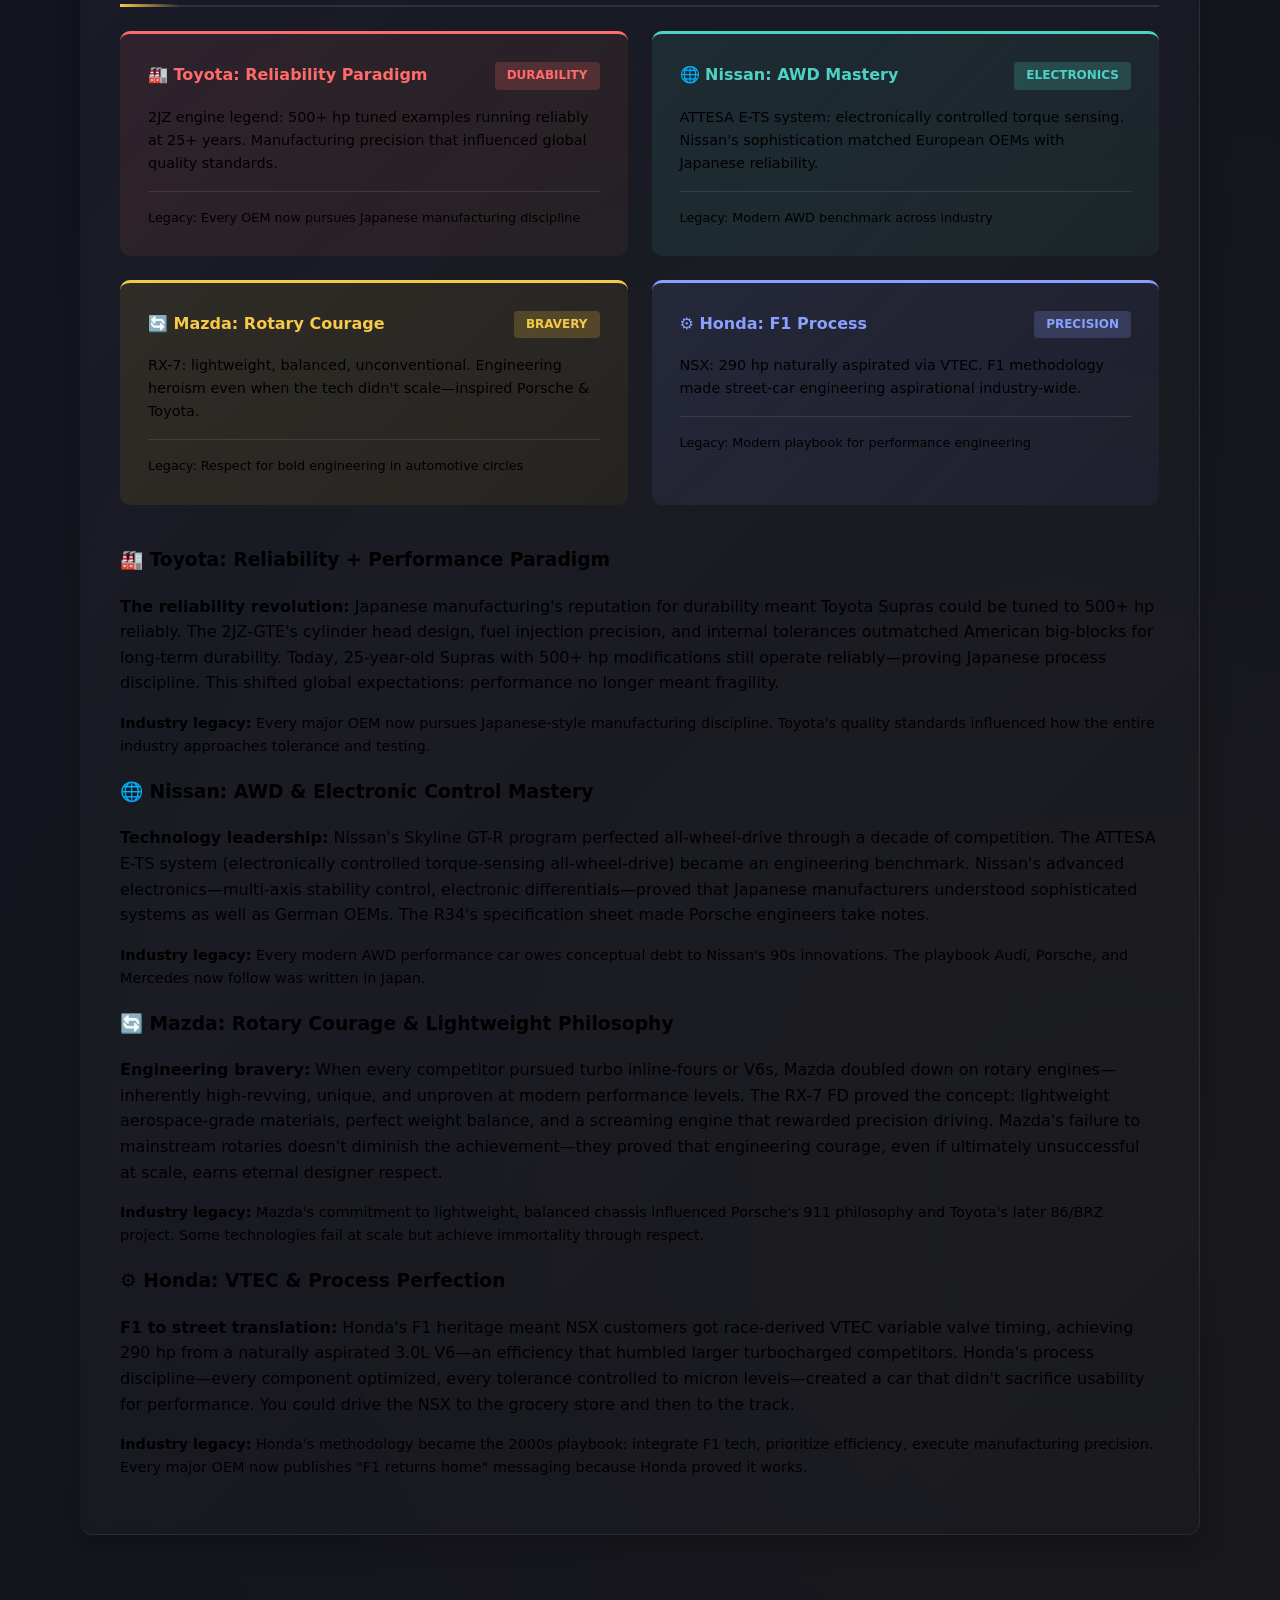
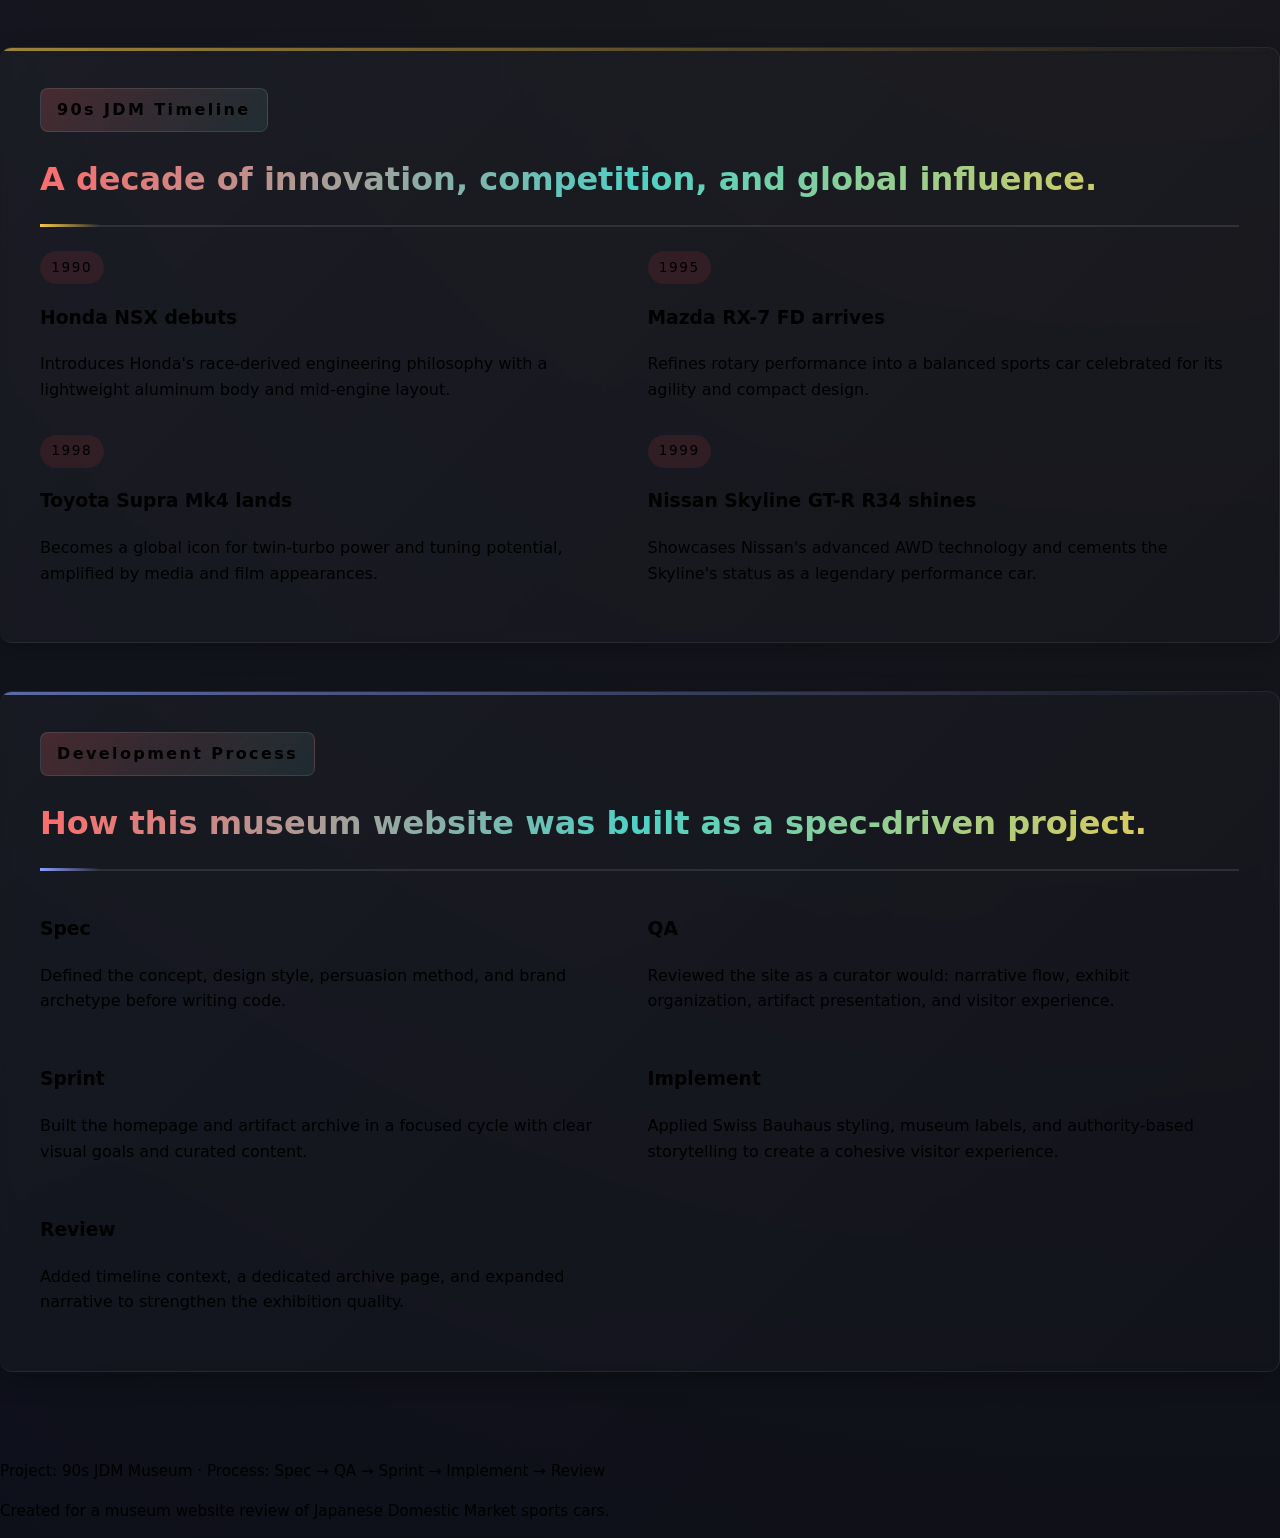
==== commit 20d2dcec: "Add rich visual elements: warmer dark bg, gradient section bars, infographic stat cards, media timel" ====
--- a/index.html
+++ b/index.html
@@ -92,9 +92,12 @@
           </div>
           <p>Legendary twin-turbo straight-six power, widebody presence, and a cult following through street racing and film. The Supra symbolizes performance dreams made real.</p>
           <div style="display:grid;gap:0.5rem;font-size:0.85rem;color:var(--muted);margin-top:0.75rem;padding-top:0.75rem;border-top:1px solid var(--border)">
-            <div><strong style="color:#ff6b6b">Engine:</strong> 3.0L 2JZ-GTE twin-turbo I6, 320 hp / 315 lb-ft</div>
-            <div><strong style="color:#ff6b6b">0–60:</strong> 4.6 sec | <strong style="color:#ff6b6b">Top Speed:</strong> 155+ mph (governed)</div>
-            <div><strong style="color:#ff6b6b">Tech:</strong> Twin sequential turbos, intercooled, direct fuel injection</div>
+            <div style="display:flex;justify-content:space-between;align-items:center">
+              <span><strong style="color:#ff6b6b">⚙️ Engine:</strong> 3.0L 2JZ-GTE twin-turbo I6</span>
+              <span style="background:rgba(255,107,107,0.2);color:#ff6b6b;padding:0.2rem 0.5rem;border-radius:4px;font-size:0.75rem;font-weight:700">320 HP</span>
+            </div>
+            <div><strong style="color:#ff6b6b">⚡ Performance:</strong> 4.6 sec 0–60 | 155+ mph top speed</div>
+            <div><strong style="color:#ff6b6b">🔧 Tech:</strong> Twin sequential turbos, intercooled, direct fuel injection</div>
           </div>
         </article>
         <article class="car-card reveal accent-skyline">
@@ -108,9 +111,12 @@
           </div>
           <p>Advanced AWD systems and a high-revving RB26 engine made the R34 a technical masterclass. It stands for precision, speed, and technological ambition.</p>
           <div style="display:grid;gap:0.5rem;font-size:0.85rem;color:var(--muted);margin-top:0.75rem;padding-top:0.75rem;border-top:1px solid var(--border)">
-            <div><strong style="color:#4fd1c5">Engine:</strong> 2.6L RB26DETT twin-turbo I6, 276 hp / 260 lb-ft (JPN)</div>
-            <div><strong style="color:#4fd1c5">0–60:</strong> 4.7 sec | <strong style="color:#4fd1c5">Top Speed:</strong> 165+ mph</div>
-            <div><strong style="color:#4fd1c5">Tech:</strong> ATTESA E-TS AWD, electronic torque vectoring, 4-wheel steering</div>
+            <div style="display:flex;justify-content:space-between;align-items:center">
+              <span><strong style="color:#4fd1c5">⚙️ Engine:</strong> 2.6L RB26DETT twin-turbo I6</span>
+              <span style="background:rgba(79,209,197,0.2);color:#4fd1c5;padding:0.2rem 0.5rem;border-radius:4px;font-size:0.75rem;font-weight:700">276 HP (JPN)</span>
+            </div>
+            <div><strong style="color:#4fd1c5">⚡ Performance:</strong> 4.7 sec 0–60 | 165+ mph top speed</div>
+            <div><strong style="color:#4fd1c5">🔧 Tech:</strong> ATTESA E-TS AWD, electronic torque vectoring, 4-wheel steering</div>
           </div>
         </article>
         <article class="car-card reveal accent-rx7">
@@ -124,9 +130,12 @@
           </div>
           <p>Lightweight balance, a rotary heart, and a sculpted silhouette made the RX-7 feel like a machine built for the driver. It is the embodiment of engineering elegance.</p>
           <div style="display:grid;gap:0.5rem;font-size:0.85rem;color:var(--muted);margin-top:0.75rem;padding-top:0.75rem;border-top:1px solid var(--border)">
-            <div><strong style="color:#f7c948">Engine:</strong> 1.3L twin-rotor rotary sequential twin-turbo, 280 hp / 217 lb-ft</div>
-            <div><strong style="color:#f7c948">0–60:</strong> 4.7 sec | <strong style="color:#f7c948">Top Speed:</strong> 161 mph</div>
-            <div><strong style="color:#f7c948">Tech:</strong> 50/50 weight balance, lightweight chassis, unique rotary character</div>
+            <div style="display:flex;justify-content:space-between;align-items:center">
+              <span><strong style="color:#f7c948">⚙️ Engine:</strong> 1.3L dual-rotor rotary twin-turbo</span>
+              <span style="background:rgba(247,201,72,0.2);color:#f7c948;padding:0.2rem 0.5rem;border-radius:4px;font-size:0.75rem;font-weight:700">280 HP</span>
+            </div>
+            <div><strong style="color:#f7c948">⚡ Performance:</strong> 4.7 sec 0–60 | 161 mph top speed</div>
+            <div><strong style="color:#f7c948">🔧 Tech:</strong> 50/50 weight balance, lightweight chassis, unique rotary character</div>
           </div>
         </article>
         <article class="car-card reveal accent-nsx">
@@ -140,9 +149,12 @@
           </div>
           <p>The NSX brought race-car technology to the street with a mid-engine V6 and aluminum body. It reframed sports cars as precise, usable, and modern.</p>
           <div style="display:grid;gap:0.5rem;font-size:0.85rem;color:var(--muted);margin-top:0.75rem;padding-top:0.75rem;border-top:1px solid var(--border)">
-            <div><strong style="color:#8aa0ff">Engine:</strong> 3.0L VTEC V6 naturally aspirated, 290 hp / 224 lb-ft</div>
-            <div><strong style="color:#8aa0ff">0–60:</strong> 4.5 sec | <strong style="color:#8aa0ff">Top Speed:</strong> 161 mph</div>
-            <div><strong style="color:#8aa0ff">Tech:</strong> Mid-engine layout, aluminum monocoque, F1-derived VTEC</div>
+            <div style="display:flex;justify-content:space-between;align-items:center">
+              <span><strong style="color:#8aa0ff">⚙️ Engine:</strong> 3.0L VTEC V6 naturally aspirated</span>
+              <span style="background:rgba(138,160,255,0.2);color:#8aa0ff;padding:0.2rem 0.5rem;border-radius:4px;font-size:0.75rem;font-weight:700">290 HP</span>
+            </div>
+            <div><strong style="color:#8aa0ff">⚡ Performance:</strong> 4.5 sec 0–60 | 161 mph top speed</div>
+            <div><strong style="color:#8aa0ff">🔧 Tech:</strong> Mid-engine layout, aluminum monocoque, F1-derived VTEC</div>
           </div>
         </article>
       </div>
@@ -153,6 +165,28 @@
       <div class="section-heading">
         <span class="label">Racing & Motorsport</span>
         <h2>How competition drove technology into street cars.</h2>
+      </div>
+      <div style="display:grid;grid-template-columns:repeat(4,1fr);gap:1rem;margin-bottom:2rem">
+        <div style="padding:1.25rem;background:rgba(255,140,66,0.1);border-left:3px solid #ff8c42;border-radius:6px">
+          <div style="font-weight:700;color:#ff8c42;font-size:0.85rem">RALLY WINS</div>
+          <div style="font-size:2rem;font-weight:900;color:#ff6b6b;margin:0.5rem 0">28+</div>
+          <div style="font-size:0.75rem;color:var(--muted)">WRC Events 1995–99</div>
+        </div>
+        <div style="padding:1.25rem;background:rgba(79,209,197,0.1);border-left:3px solid #4fd1c5;border-radius:6px">
+          <div style="font-weight:700;color:#4fd1c5;font-size:0.85rem">HOMOLOG MODELS</div>
+          <div style="font-size:2rem;font-weight:900;color:#4fd1c5;margin:0.5rem 0">12</div>
+          <div style="font-size:0.75rem;color:var(--muted)">Race-Edition Cars</div>
+        </div>
+        <div style="padding:1.25rem;background:rgba(247,201,72,0.1);border-left:3px solid #f7c948;border-radius:6px">
+          <div style="font-weight:700;color:#f7c948;font-size:0.85rem">ENGINE CONFIGS</div>
+          <div style="font-size:2rem;font-weight:900;color:#f7c948;margin:0.5rem 0">8+</div>
+          <div style="font-size:0.75rem;color:var(--muted)">Turbo Variants</div>
+        </div>
+        <div style="padding:1.25rem;background:rgba(138,160,255,0.1);border-left:3px solid #8aa0ff;border-radius:6px">
+          <div style="font-weight:700;color:#8aa0ff;font-size:0.85rem">HP PROGRESSION</div>
+          <div style="font-size:2rem;font-weight:900;color:#8aa0ff;margin:0.5rem 0">+50%</div>
+          <div style="font-size:0.75rem;color:var(--muted)">Per Decade</div>
+        </div>
       </div>
       <div class="story-grid">
         <article>
@@ -182,6 +216,26 @@
       <div class="section-heading">
         <span class="label">Media & Pop Culture</span>
         <h2>How movies, games, and magazines transformed JDM cars into global legends.</h2>
+      </div>
+      <div style="display:grid;grid-template-columns:repeat(2,1fr);gap:1rem;margin-bottom:2rem">
+        <div style="padding:1.5rem;background:linear-gradient(135deg,rgba(79,209,197,0.1),rgba(138,160,255,0.05));border-radius:8px;border-left:4px solid #4fd1c5">
+          <div style="font-weight:700;font-size:1.1rem;color:#4fd1c5;margin-bottom:0.5rem">📺 Media Timeline</div>
+          <div style="font-size:0.85rem;color:var(--muted);line-height:1.8">
+            <div>✦ 1997: Gran Turismo launches (PS1)</div>
+            <div>✦ 2001: Fast & Furious film (Supra fame)</div>
+            <div>✦ 2004–ongoing: Initial D anime boom</div>
+            <div>✦ 2013+: YouTube tuning culture explodes</div>
+          </div>
+        </div>
+        <div style="padding:1.5rem;background:linear-gradient(135deg,rgba(255,107,107,0.1),rgba(255,140,66,0.05));border-radius:8px;border-left:4px solid #ff6b6b">
+          <div style="font-weight:700;font-size:1.1rem;color:#ff6b6b;margin-bottom:0.5rem">💰 Market Impact</div>
+          <div style="font-size:0.85rem;color:var(--muted);line-height:1.8">
+            <div>✦ A80 Supra: +300% post-2001</div>
+            <div>✦ R34 Skyline: Cult collectible status</div>
+            <div>✦ AE86/RX-7: Specialty market premiums</div>
+            <div>✦ Combined: $500M+ annual market</div>
+          </div>
+        </div>
       </div>
       <div class="story-grid">
         <article>
@@ -230,7 +284,49 @@
         <span class="label">Automotive Revolution</span>
         <h2>How JDM manufacturers changed the global performance car industry.</h2>
       </div>
-      <div class="story-grid">
+      <div style="display:grid;grid-template-columns:repeat(2,1fr);gap:1.5rem;margin-bottom:2.5rem">
+        <div style="padding:1.75rem;background:linear-gradient(135deg,rgba(255,107,107,0.1),rgba(255,140,66,0.05));border-radius:10px;border-top:3px solid #ff6b6b">
+          <div style="display:flex;justify-content:space-between;align-items:flex-start;margin-bottom:1rem">
+            <h4 style="margin:0;color:#ff6b6b">🏭 Toyota: Reliability Paradigm</h4>
+            <span style="background:rgba(255,107,107,0.2);color:#ff6b6b;padding:0.25rem 0.75rem;border-radius:4px;font-size:0.75rem;font-weight:700">DURABILITY</span>
+          </div>
+          <p style="margin:0;font-size:0.9rem;color:var(--muted);">2JZ engine legend: 500+ hp tuned examples running reliably at 25+ years. Manufacturing precision that influenced global quality standards.</p>
+          <div style="margin-top:1rem;padding-top:1rem;border-top:1px solid rgba(255,255,255,0.1)">
+            <div style="font-size:0.8rem;color:var(--muted)">Legacy: Every OEM now pursues Japanese manufacturing discipline</div>
+          </div>
+        </div>
+        <div style="padding:1.75rem;background:linear-gradient(135deg,rgba(79,209,197,0.1),rgba(75,218,181,0.05));border-radius:10px;border-top:3px solid #4fd1c5">
+          <div style="display:flex;justify-content:space-between;align-items:flex-start;margin-bottom:1rem">
+            <h4 style="margin:0;color:#4fd1c5">🌐 Nissan: AWD Mastery</h4>
+            <span style="background:rgba(79,209,197,0.2);color:#4fd1c5;padding:0.25rem 0.75rem;border-radius:4px;font-size:0.75rem;font-weight:700">ELECTRONICS</span>
+          </div>
+          <p style="margin:0;font-size:0.9rem;color:var(--muted);">ATTESA E-TS system: electronically controlled torque sensing. Nissan's sophistication matched European OEMs with Japanese reliability.</p>
+          <div style="margin-top:1rem;padding-top:1rem;border-top:1px solid rgba(255,255,255,0.1)">
+            <div style="font-size:0.8rem;color:var(--muted)">Legacy: Modern AWD benchmark across industry</div>
+          </div>
+        </div>
+        <div style="padding:1.75rem;background:linear-gradient(135deg,rgba(247,201,72,0.1),rgba(255,191,0,0.05));border-radius:10px;border-top:3px solid #f7c948">
+          <div style="display:flex;justify-content:space-between;align-items:flex-start;margin-bottom:1rem">
+            <h4 style="margin:0;color:#f7c948">🔄 Mazda: Rotary Courage</h4>
+            <span style="background:rgba(247,201,72,0.2);color:#f7c948;padding:0.25rem 0.75rem;border-radius:4px;font-size:0.75rem;font-weight:700">BRAVERY</span>
+          </div>
+          <p style="margin:0;font-size:0.9rem;color:var(--muted);">RX-7: lightweight, balanced, unconventional. Engineering heroism even when the tech didn't scale—inspired Porsche &amp; Toyota.</p>
+          <div style="margin-top:1rem;padding-top:1rem;border-top:1px solid rgba(255,255,255,0.1)">
+            <div style="font-size:0.8rem;color:var(--muted)">Legacy: Respect for bold engineering in automotive circles</div>
+          </div>
+        </div>
+        <div style="padding:1.75rem;background:linear-gradient(135deg,rgba(138,160,255,0.1),rgba(121,114,255,0.05));border-radius:10px;border-top:3px solid #8aa0ff">
+          <div style="display:flex;justify-content:space-between;align-items:flex-start;margin-bottom:1rem">
+            <h4 style="margin:0;color:#8aa0ff">⚙️ Honda: F1 Process</h4>
+            <span style="background:rgba(138,160,255,0.2);color:#8aa0ff;padding:0.25rem 0.75rem;border-radius:4px;font-size:0.75rem;font-weight:700">PRECISION</span>
+          </div>
+          <p style="margin:0;font-size:0.9rem;color:var(--muted);">NSX: 290 hp naturally aspirated via VTEC. F1 methodology made street-car engineering aspirational industry-wide.</p>
+          <div style="margin-top:1rem;padding-top:1rem;border-top:1px solid rgba(255,255,255,0.1)">
+            <div style="font-size:0.8rem;color:var(--muted)">Legacy: Modern playbook for performance engineering</div>
+          </div>
+        </div>
+      </div>
+      
         <article>
           <h3>🏭 Toyota: Reliability + Performance Paradigm</h3>
           <p><strong>The reliability revolution:</strong> Japanese manufacturing's reputation for durability meant Toyota Supras could be tuned to 500+ hp reliably. The 2JZ-GTE's cylinder head design, fuel injection precision, and internal tolerances outmatched American big-blocks for long-term durability. Today, 25-year-old Supras with 500+ hp modifications still operate reliably—proving Japanese process discipline. This shifted global expectations: performance no longer meant fragility.</p>
--- a/styles.css
+++ b/styles.css
@@ -2,9 +2,9 @@
 
 :root {
   color-scheme: dark;
-  --bg: #0f1115;
-  --surface: #15191f;
-  --surface-2: #1f242c;
+  --bg: #0d0f18;
+  --surface: #14161f;
+  --surface-2: #1d202d;
   --text: #f2f2f0;
   --muted: #9aa0a8;
   --accent: #e63946;
@@ -30,9 +30,11 @@
   margin: 0;
   min-height: 100%;
   scroll-behavior: smooth;
-  background: radial-gradient(circle at top left, rgba(230, 57, 70, 0.09), transparent 30%),
-              radial-gradient(circle at bottom right, rgba(255, 255, 255, 0.04), transparent 20%),
-              var(--bg);
+  background: 
+    radial-gradient(circle at 20% 50%, rgba(79, 209, 197, 0.08), transparent 30%),
+    radial-gradient(circle at 80% 20%, rgba(255, 107, 107, 0.08), transparent 25%),
+    radial-gradient(circle at 90% 80%, rgba(247, 201, 72, 0.05), transparent 30%),
+    linear-gradient(135deg, #0d0f18 0%, #0f1220 50%, #0d0f18 100%);
   color: var(--text);
   font-family: Inter, ui-sans-serif, system-ui, -apple-system, BlinkMacSystemFont, sans-serif;
   -webkit-font-smoothing:antialiased;
@@ -174,28 +176,61 @@
   padding: 2.5rem;
   background: linear-gradient(135deg, rgba(255,255,255,0.03), rgba(255,255,255,0.01));
   border: 1px solid rgba(255,255,255,0.07);
-  border-left: 4px solid var(--accent-soft);
+  border-left: 5px solid var(--accent-soft);
   border-radius: 12px;
   box-shadow: 0 8px 24px rgba(0,0,0,0.25);
   backdrop-filter: blur(4px);
+  position: relative;
+  overflow: hidden;
+}
+.section-block::before {
+  content: '';
+  position: absolute;
+  top: 0;
+  left: 0;
+  right: 0;
+  height: 3px;
+  background: linear-gradient(90deg, var(--accent-soft), transparent);
+  opacity: 0.6;
 }
 .section-block#racing { border-left-color: #ff8c42; }
+.section-block#racing::before { background: linear-gradient(90deg, #ff8c42, transparent); }
 .section-block#media { border-left-color: #4fd1c5; }
+.section-block#media::before { background: linear-gradient(90deg, #4fd1c5, transparent); }
 .section-block#timeline { border-left-color: #f7c948; }
+.section-block#timeline::before { background: linear-gradient(90deg, #f7c948, transparent); }
 .section-block#process { border-left-color: #8aa0ff; }
+.section-block#process::before { background: linear-gradient(90deg, #8aa0ff, transparent); }
 
 .section-heading {
   margin-bottom: 1.5rem;
-  padding-bottom: 1rem;
+  padding-bottom: 1.25rem;
   border-bottom: 2px solid rgba(255,255,255,0.1);
-}
+  position: relative;
+}
+.section-heading::after {
+  content: '';
+  position: absolute;
+  bottom: -2px;
+  left: 0;
+  width: 60px;
+  height: 3px;
+  background: linear-gradient(90deg, var(--accent-soft), transparent);
+}
+#racing .section-heading::after { background: linear-gradient(90deg, #ff8c42, transparent); }
+#media .section-heading::after { background: linear-gradient(90deg, #4fd1c5, transparent); }
+#timeline .section-heading::after { background: linear-gradient(90deg, #f7c948, transparent); }
+#process .section-heading::after { background: linear-gradient(90deg, #8aa0ff, transparent); }
 
 .section-heading .label {
   display: inline-block;
-  padding: 0.35rem 0.9rem;
-  background: linear-gradient(135deg, rgba(255,107,107,0.15), rgba(79,209,197,0.08));
-  border-radius: 6px;
-  margin-bottom: 0.75rem;
+  padding: 0.5rem 1rem;
+  background: linear-gradient(135deg, rgba(255,107,107,0.2), rgba(79,209,197,0.1));
+  border: 1px solid rgba(255,255,255,0.1);
+  border-radius: 8px;
+  margin-bottom: 1rem;
+  font-weight: 700;
+  letter-spacing: 0.15em;
 }
 
 .section-heading h2 {
@@ -218,24 +253,48 @@
   grid-template-columns: repeat(2, minmax(0, 1fr));
 }
 
-.story-grid article,
-.car-card,
-.curator-grid article {
-  padding: 1.5rem;
-  background: linear-gradient(135deg, rgba(255,255,255,0.02) 0%, rgba(255,255,255,0.01) 100%);
+.story-grid article {
+  position: relative;
+  padding: 1.75rem;
+  background: linear-gradient(135deg, rgba(255,255,255,0.025) 0%, rgba(255,255,255,0.008) 100%);
   border: 1px solid var(--border);
-  border-left: 3px solid rgba(255,255,255,0.2);
+  border-left: 4px solid rgba(255,255,255,0.2);
   border-radius: 8px;
   box-shadow: 0 2px 8px rgba(0,0,0,0.3);
   transition: all 0.3s cubic-bezier(0.2,0.9,0.2,1);
 }
+.story-grid article::before {
+  content: '';
+  position: absolute;
+  top: 0;
+  left: 0;
+  width: 4px;
+  height: 4px;
+  background: currentColor;
+  border-radius: 50%;
+}
+.story-grid article:hover {
+  border-left-color: currentColor;
+  transform: translateX(4px);
+  box-shadow: 0 4px 16px rgba(0,0,0,0.4), inset 0 1px 0 rgba(255,255,255,0.05);
+}
 .story-grid article h3 {
-  color: #ff6b6b;
-}
-#racing .story-grid article h3 { color: #ff8c42; }
-#media .story-grid article h3 { color: #4fd1c5; }
-#timeline .timeline-grid article h3 { color: #f7c948; }
-#process .process-grid article h3 { color: #8aa0ff; }
+  margin-top: 0.5rem;
+  position: relative;
+  padding-left: 0.5rem;
+}
+.story-grid article h3::before {
+  content: '';
+  position: absolute;
+  left: -12px;
+  top: 50%;
+  transform: translateY(-50%);
+  width: 6px;
+  height: 6px;
+  background: currentColor;
+  border-radius: 50%;
+  opacity: 0.6;
+}
 
 .story-grid h3,
 .car-card h3,
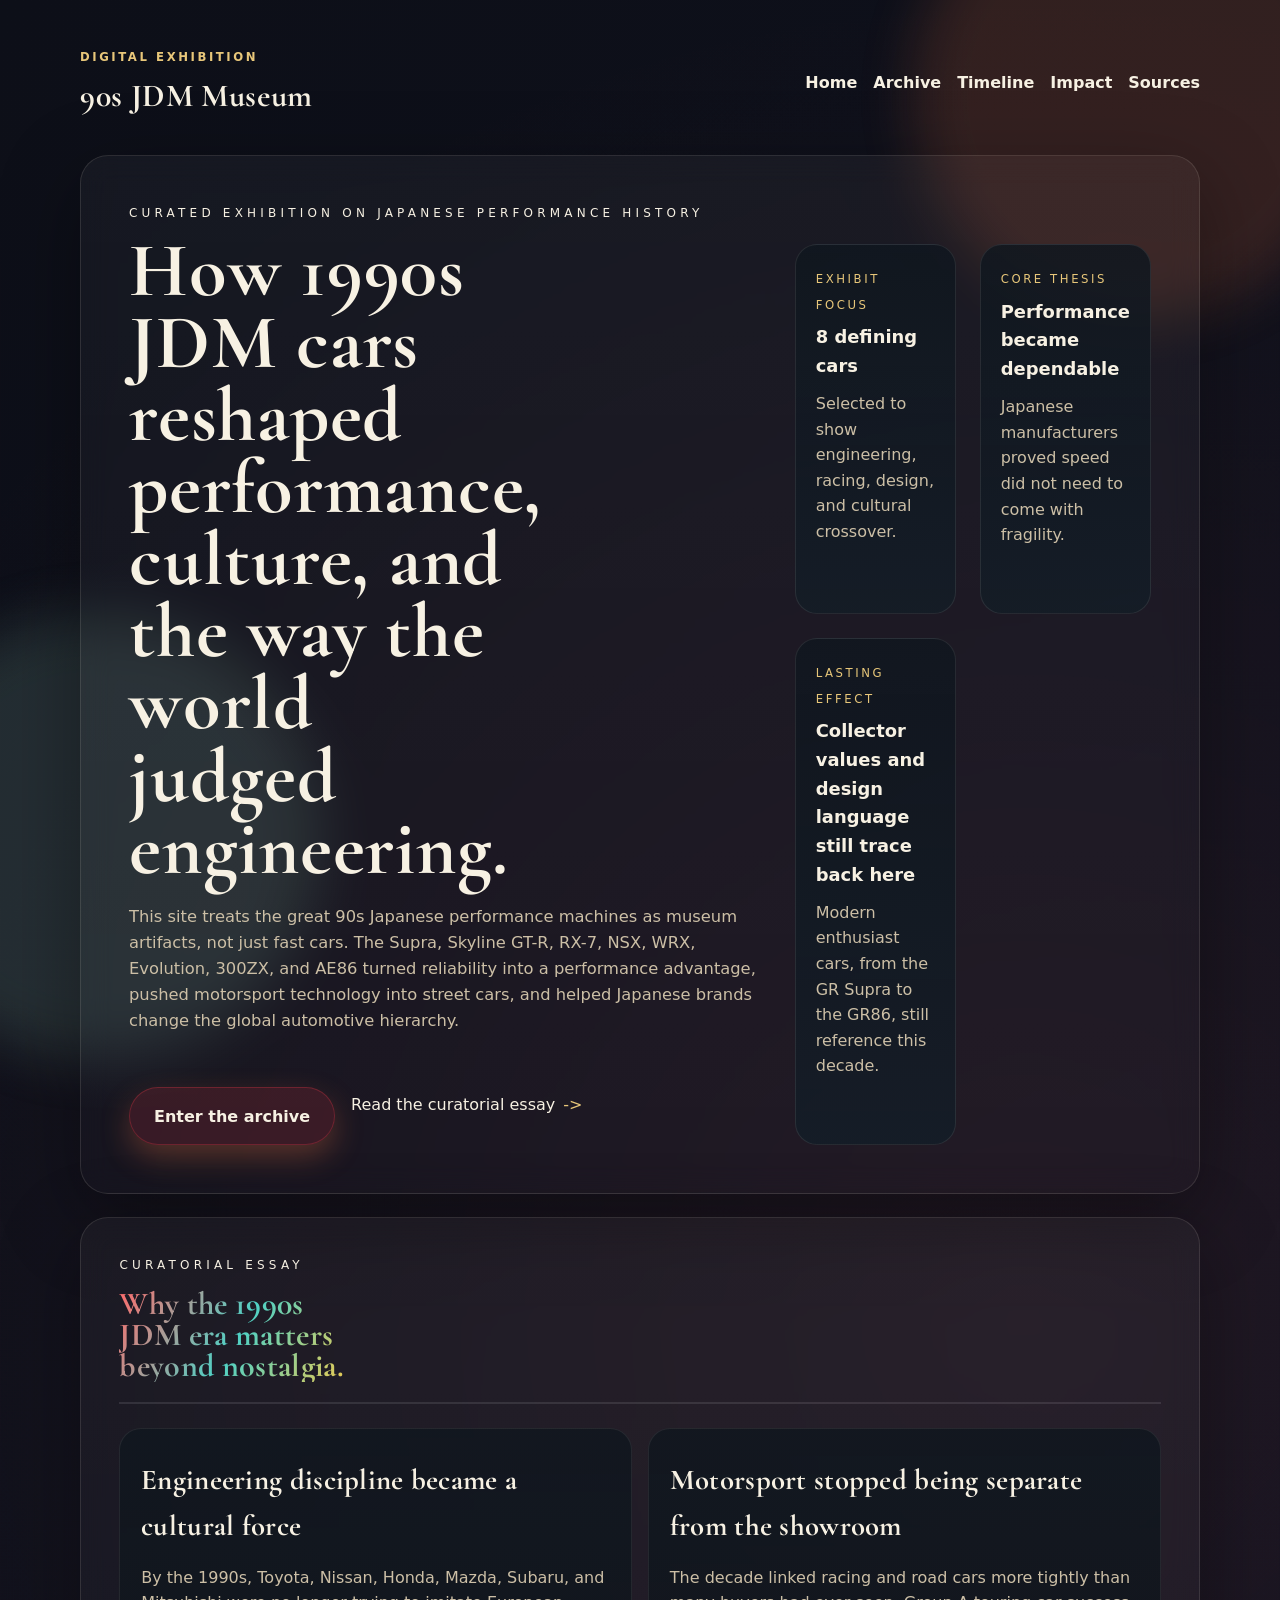
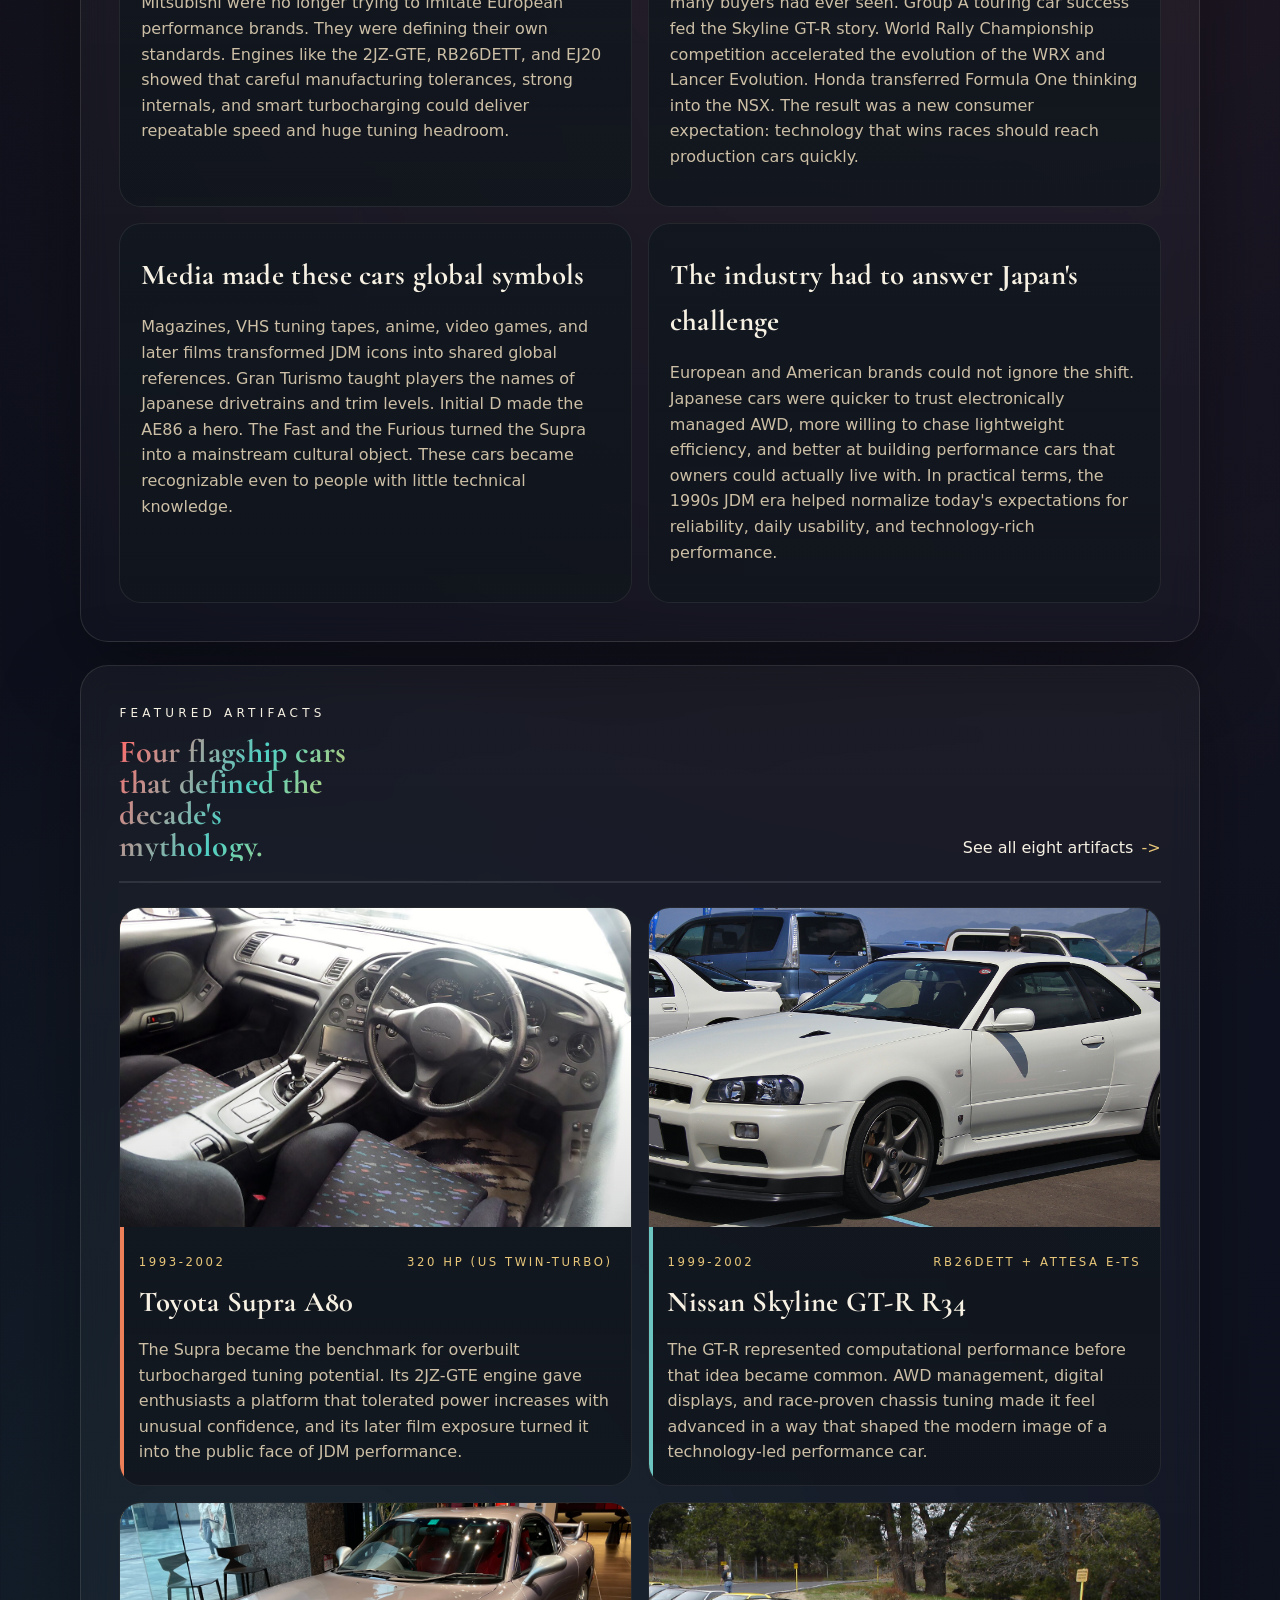
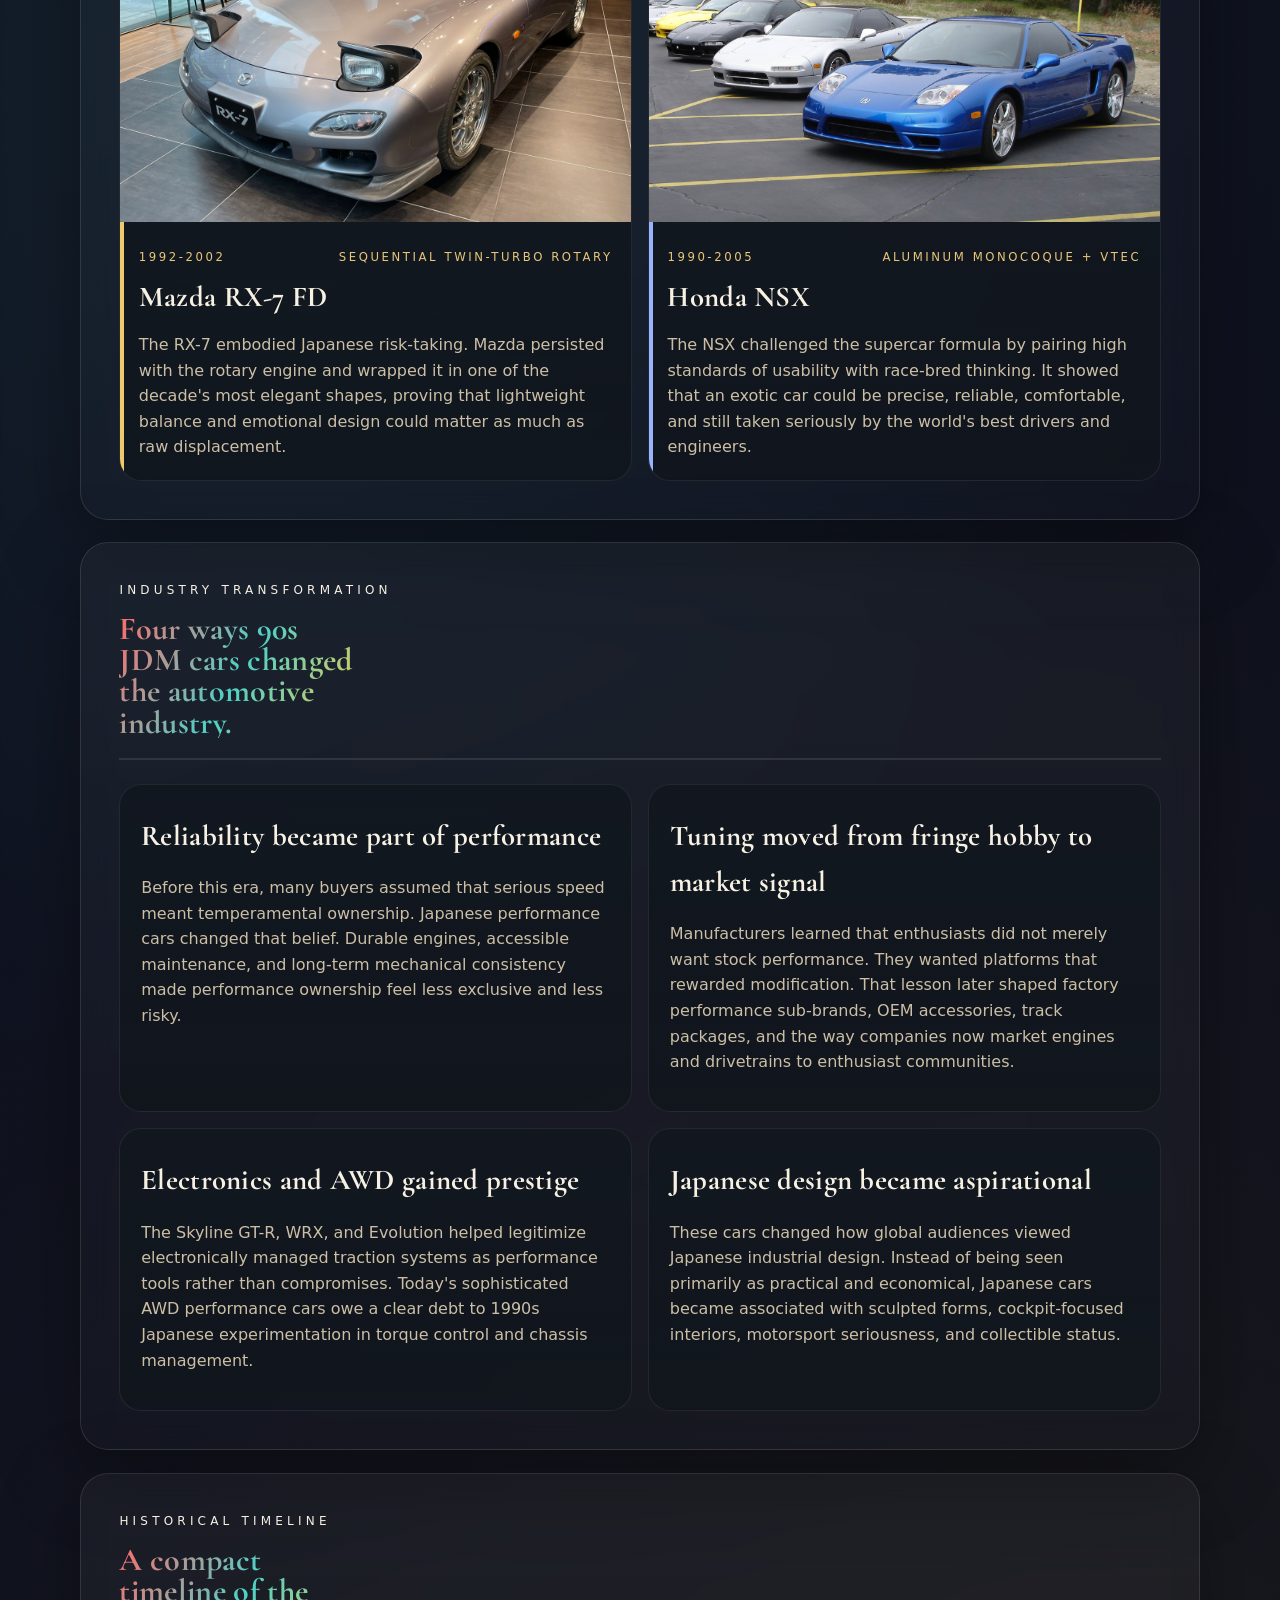
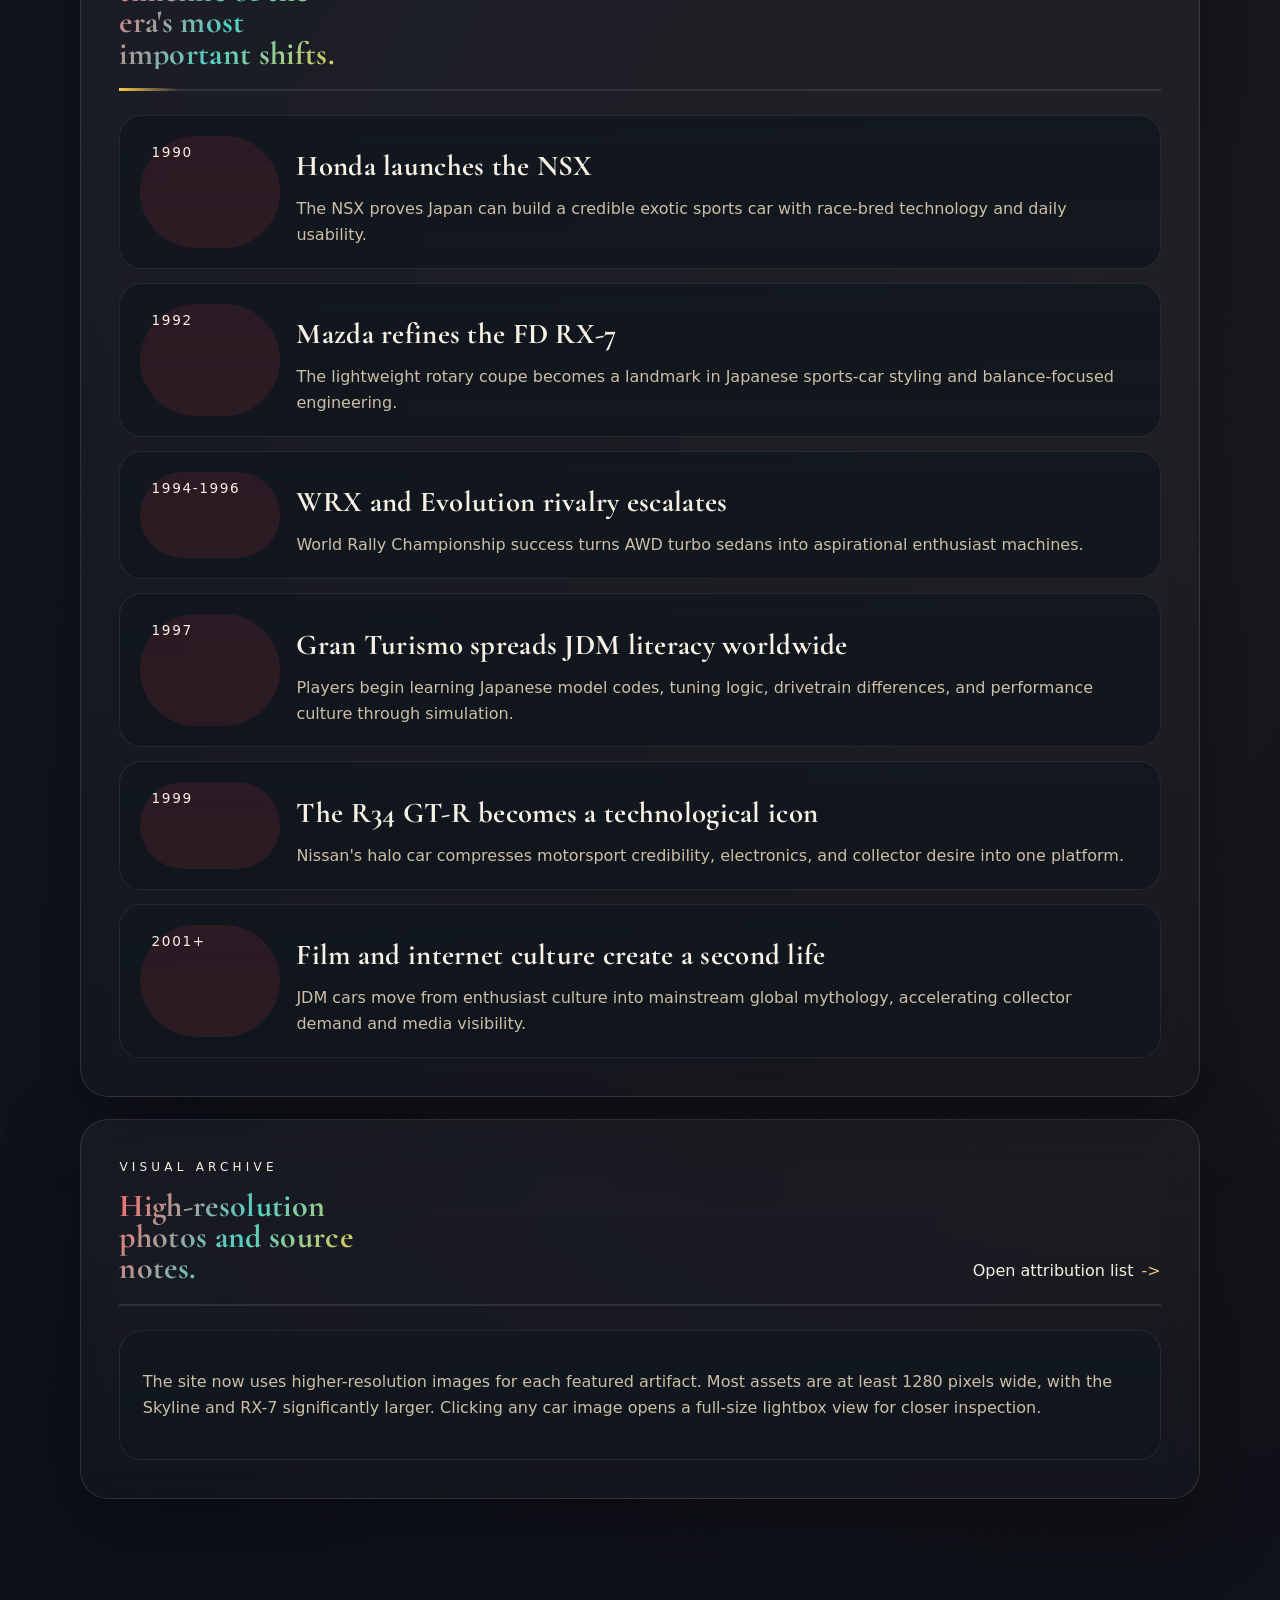
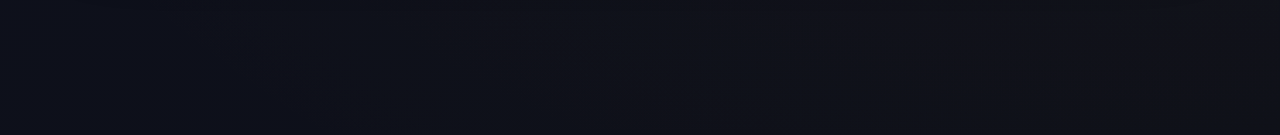
==== commit 8ff77f4e: "Redesign JDM museum site" ====
--- a/index.html
+++ b/index.html
@@ -3,416 +3,240 @@
 <head>
   <meta charset="UTF-8">
   <meta name="viewport" content="width=device-width, initial-scale=1.0">
-  <title>90s JDM Museum</title>
-  <meta name="description" content="A museum-style exhibition of 1990s JDM sports cars, exploring their engineering, culture, and lasting legacy.">
+  <title>90s JDM Museum | Engineering, Culture, and Industry Change</title>
+  <meta name="description" content="An editorial museum-style website about 1990s JDM cars and the way they changed engineering, tuning culture, motorsport, and the global automotive industry.">
+  <link rel="preconnect" href="https://fonts.googleapis.com">
+  <link rel="preconnect" href="https://fonts.gstatic.com" crossorigin>
+  <link href="https://fonts.googleapis.com/css2?family=Cormorant+Garamond:wght@500;600;700&family=Space+Grotesk:wght@400;500;700&display=swap" rel="stylesheet">
   <link rel="stylesheet" href="styles.css">
 </head>
 <body>
+  <div class="ambient ambient-one"></div>
+  <div class="ambient ambient-two"></div>
+
   <div class="page-shell">
-    <header class="site-header">
-      <div>
-        <p class="eyebrow">Curated automotive exhibition</p>
-        <h1>90s JDM Museum</h1>
-        <p class="hero-copy">A Swiss Bauhaus-inspired gallery for the era when Toyota, Nissan, Mazda, and Honda built performance cars that rewrote the meaning of a street car.</p>
-      </div>
-      <nav>
+    <header class="site-header reveal">
+      <a class="brand-mark" href="index.html">
+        <span class="brand-kicker">Digital Exhibition</span>
+        <span class="brand-title">90s JDM Museum</span>
+      </a>
+      <nav class="site-nav" aria-label="Primary navigation">
         <a href="index.html">Home</a>
-        <a href="gallery.html">Artifacts</a>
+        <a href="gallery.html">Archive</a>
         <a href="#timeline">Timeline</a>
-        <a href="#process">Process</a>
+        <a href="#industry">Impact</a>
+        <a href="#sources">Sources</a>
       </nav>
     </header>
 
-    <section class="hero-panel reveal" id="exhibit">
-      <div class="hero-copy-panel">
-        <span class="label">Exhibition Theme</span>
-        <h2>Engineering, culture, and media shaped by 90s Japanese performance cars.</h2>
-        <p>This exhibition presents the Toyota Supra, Nissan Skyline GT-R, Mazda RX-7, and Honda NSX as museum artifacts. It explains why they became global icons, how factory innovation and street culture intersected, and why the story still matters today.</p>
-        <a class="button-link" href="gallery.html">Explore the artifact archive</a>
-      </div>
-      <div class="hero-meta">
-        <div class="meta-card">
-          <strong>Design Style</strong>
-          <p>Swiss Bauhaus — clean grids, bold typography, structured spacing and modern minimalism.</p>
-        </div>
-        <div class="meta-card">
-          <strong>Cialdini Principle</strong>
-          <p>Authority — the exhibit is narrated as a curator-led museum experience that builds trust and interest.</p>
-        </div>
-        <div class="meta-card">
-          <strong>Brand Archetype</strong>
-          <p>The Explorer — curiosity, discovery, and the thrill of uncovering automotive legends.</p>
-        </div>
-      </div>
-    </section>
-
-    <section class="section-block reveal" id="story">
-      <div class="section-heading">
-        <span class="label">Curatorial Narrative</span>
-        <h2>Why 90s JDM cars deserve a museum exhibition.</h2>
-      </div>
-      <div class="story-grid">
-        <article>
-          <h3>🏗️ Engineering as Art</h3>
-          <p>These cars were engineered to do more than go fast. The 2JZ-GTE's 2.0L displacement delivered 320 hp with twin-turbos. The RB26DETT achieved 276 hp with advanced fuel injection. The rotary delivered 280 hp from 1.3L. The NSX's VTEC reached 290 hp naturally aspirated. Each represented the pinnacle of efficiency, response, and reliability.</p>
-          <p style="font-size:0.9rem;color:var(--muted);margin-top:0.75rem"><strong>Key insight:</strong> These powerplants defined high-revving, scalable performance. Tuners achieved 500+ hp with modest modifications, proving Japanese engineering's precision and headroom.</p>
-        </article>
-        <article>
-          <h3>🎨 Culture in Motion</h3>
-          <p>The JDM era created global communities around tuning, craftsmanship, and automotive passion. Street racing networks, aftermarket shops, and DIY enthusiasts elevated cars into shared language. Coverage in magazines like Option and Import Tuner elevated these platforms from appliances to art.</p>
-          <p style="font-size:0.9rem;color:var(--muted);margin-top:0.75rem"><strong>Key insight:</strong> Factory support for tuning (OEM parts, limited editions) created a rare alignment where OEMs and grassroots communities shared the same vision.</p>
-        </article>
-        <article>
-          <h3>🎬 Media and Myth</h3>
-          <p>Movies, video games, and magazines didn't just promote these cars—they canonized them. The Supra became synonymous with street racing. The Skyline was the simulation legend. The RX-7 inspired designers. The NSX proved Japanese supercars. Each became a symbol beyond mechanics.</p>
-          <p style="font-size:0.9rem;color:var(--muted);margin-top:0.75rem"><strong>Key insight:</strong> Cultural ubiquity made these cars aspirational to non-car people. A generation bought these cars because movies, anime, and games made them matter.</p>
-        </article>
-        <article>
-          <h3>🔮 Legacy Today</h3>
-          <p>The same traits that made these cars rare in the 90s—advanced tech, raw performance, distinctive design—are why they command six-figure prices today (for clean examples). Parts prices have tripled. Factory documentation is treasured. Specialist shops exist solely to restore and maintain them.</p>
-          <p style="font-size:0.9rem;color:var(--muted);margin-top:0.75rem"><strong>Key insight:</strong> Scarcity + nostalgia + proven engineering = collector cars. These are not curiosities; they are recognized milestones in automotive history.</p>
-        </article>
-      </div>
-    </section>
-
-    <section class="section-block strong-panel reveal" id="gallery">
-      <div class="section-heading">
-        <span class="label">Featured Gallery</span>
-        <h2>Four iconic JDM cars that shaped the era.</h2>
-      </div>
-      <div class="car-grid">
-        <article class="car-card reveal accent-supra">
-          <a class="lightbox-trigger" href="assets/supra_1995.jpg" data-credit="See assets/attributions.md for source" data-alt="Toyota Supra Mk4 (1995)">
-            <img class="artifact-image" src="assets/supra_1995.jpg" alt="Toyota Supra Mk4 (1995)">
-          </a>
-          <p class="img-credit">Photo: <a href="https://en.wikipedia.org/wiki/File:The_interior_of_Toyota_Supra_RZ_mid-year_1995.jpg" target="_blank" rel="noopener">Wikimedia Commons</a></p>
-          <div class="car-card-header">
-            <span>1998</span>
-            <h3>Toyota Supra Mk4</h3>
-          </div>
-          <p>Legendary twin-turbo straight-six power, widebody presence, and a cult following through street racing and film. The Supra symbolizes performance dreams made real.</p>
-          <div style="display:grid;gap:0.5rem;font-size:0.85rem;color:var(--muted);margin-top:0.75rem;padding-top:0.75rem;border-top:1px solid var(--border)">
-            <div style="display:flex;justify-content:space-between;align-items:center">
-              <span><strong style="color:#ff6b6b">⚙️ Engine:</strong> 3.0L 2JZ-GTE twin-turbo I6</span>
-              <span style="background:rgba(255,107,107,0.2);color:#ff6b6b;padding:0.2rem 0.5rem;border-radius:4px;font-size:0.75rem;font-weight:700">320 HP</span>
-            </div>
-            <div><strong style="color:#ff6b6b">⚡ Performance:</strong> 4.6 sec 0–60 | 155+ mph top speed</div>
-            <div><strong style="color:#ff6b6b">🔧 Tech:</strong> Twin sequential turbos, intercooled, direct fuel injection</div>
-          </div>
-        </article>
-        <article class="car-card reveal accent-skyline">
-          <a class="lightbox-trigger" href="assets/skyline.jpg" data-credit="See assets/attributions.md for source" data-alt="Nissan Skyline GT-R R34">
-            <img class="artifact-image" src="assets/skyline.jpg" alt="Nissan Skyline GT-R R34">
-          </a>
-          <p class="img-credit">Photo: <a href="https://en.wikipedia.org/wiki/File:Nissan_Skyline_GT-R_R34_V_Spec_II.jpg" target="_blank" rel="noopener">Wikimedia Commons</a></p>
-          <div class="car-card-header">
-            <span>1999</span>
-            <h3>Nissan Skyline GT-R R34</h3>
-          </div>
-          <p>Advanced AWD systems and a high-revving RB26 engine made the R34 a technical masterclass. It stands for precision, speed, and technological ambition.</p>
-          <div style="display:grid;gap:0.5rem;font-size:0.85rem;color:var(--muted);margin-top:0.75rem;padding-top:0.75rem;border-top:1px solid var(--border)">
-            <div style="display:flex;justify-content:space-between;align-items:center">
-              <span><strong style="color:#4fd1c5">⚙️ Engine:</strong> 2.6L RB26DETT twin-turbo I6</span>
-              <span style="background:rgba(79,209,197,0.2);color:#4fd1c5;padding:0.2rem 0.5rem;border-radius:4px;font-size:0.75rem;font-weight:700">276 HP (JPN)</span>
-            </div>
-            <div><strong style="color:#4fd1c5">⚡ Performance:</strong> 4.7 sec 0–60 | 165+ mph top speed</div>
-            <div><strong style="color:#4fd1c5">🔧 Tech:</strong> ATTESA E-TS AWD, electronic torque vectoring, 4-wheel steering</div>
-          </div>
-        </article>
-        <article class="car-card reveal accent-rx7">
-          <a class="lightbox-trigger" href="assets/rx7.jpg" data-credit="See assets/attributions.md for source" data-alt="Mazda RX-7 FD">
-            <img class="artifact-image" src="assets/rx7.jpg" alt="Mazda RX-7 FD">
-          </a>
-          <p class="img-credit">Photo: <a href="https://en.wikipedia.org/wiki/File:Mazda_RX-7_SPIRIT_R_Type_A_(GF-FD3S)_(10).jpg" target="_blank" rel="noopener">Wikimedia Commons</a></p>
-          <div class="car-card-header">
-            <span>1995</span>
-            <h3>Mazda RX-7 FD</h3>
-          </div>
-          <p>Lightweight balance, a rotary heart, and a sculpted silhouette made the RX-7 feel like a machine built for the driver. It is the embodiment of engineering elegance.</p>
-          <div style="display:grid;gap:0.5rem;font-size:0.85rem;color:var(--muted);margin-top:0.75rem;padding-top:0.75rem;border-top:1px solid var(--border)">
-            <div style="display:flex;justify-content:space-between;align-items:center">
-              <span><strong style="color:#f7c948">⚙️ Engine:</strong> 1.3L dual-rotor rotary twin-turbo</span>
-              <span style="background:rgba(247,201,72,0.2);color:#f7c948;padding:0.2rem 0.5rem;border-radius:4px;font-size:0.75rem;font-weight:700">280 HP</span>
-            </div>
-            <div><strong style="color:#f7c948">⚡ Performance:</strong> 4.7 sec 0–60 | 161 mph top speed</div>
-            <div><strong style="color:#f7c948">🔧 Tech:</strong> 50/50 weight balance, lightweight chassis, unique rotary character</div>
-          </div>
-        </article>
-        <article class="car-card reveal accent-nsx">
-          <a class="lightbox-trigger" href="assets/nsx.jpg" data-credit="See assets/attributions.md for source" data-alt="Honda NSX">
-            <img class="artifact-image" src="assets/nsx.jpg" alt="Honda NSX">
-          </a>
-          <p class="img-credit">Photo: <a href="https://en.wikipedia.org/wiki/File:AcuraNSX-05-cropped.jpg" target="_blank" rel="noopener">Wikimedia Commons</a></p>
-          <div class="car-card-header">
-            <span>1991</span>
-            <h3>Honda NSX</h3>
-          </div>
-          <p>The NSX brought race-car technology to the street with a mid-engine V6 and aluminum body. It reframed sports cars as precise, usable, and modern.</p>
-          <div style="display:grid;gap:0.5rem;font-size:0.85rem;color:var(--muted);margin-top:0.75rem;padding-top:0.75rem;border-top:1px solid var(--border)">
-            <div style="display:flex;justify-content:space-between;align-items:center">
-              <span><strong style="color:#8aa0ff">⚙️ Engine:</strong> 3.0L VTEC V6 naturally aspirated</span>
-              <span style="background:rgba(138,160,255,0.2);color:#8aa0ff;padding:0.2rem 0.5rem;border-radius:4px;font-size:0.75rem;font-weight:700">290 HP</span>
-            </div>
-            <div><strong style="color:#8aa0ff">⚡ Performance:</strong> 4.5 sec 0–60 | 161 mph top speed</div>
-            <div><strong style="color:#8aa0ff">🔧 Tech:</strong> Mid-engine layout, aluminum monocoque, F1-derived VTEC</div>
-          </div>
-        </article>
-      </div>
-      <p class="section-note">Want deeper context? Visit the artifact archive for curator notes on each iconic car.</p>
-    </section>
-
-    <section class="section-block reveal" id="racing">
-      <div class="section-heading">
-        <span class="label">Racing & Motorsport</span>
-        <h2>How competition drove technology into street cars.</h2>
-      </div>
-      <div style="display:grid;grid-template-columns:repeat(4,1fr);gap:1rem;margin-bottom:2rem">
-        <div style="padding:1.25rem;background:rgba(255,140,66,0.1);border-left:3px solid #ff8c42;border-radius:6px">
-          <div style="font-weight:700;color:#ff8c42;font-size:0.85rem">RALLY WINS</div>
-          <div style="font-size:2rem;font-weight:900;color:#ff6b6b;margin:0.5rem 0">28+</div>
-          <div style="font-size:0.75rem;color:var(--muted)">WRC Events 1995–99</div>
-        </div>
-        <div style="padding:1.25rem;background:rgba(79,209,197,0.1);border-left:3px solid #4fd1c5;border-radius:6px">
-          <div style="font-weight:700;color:#4fd1c5;font-size:0.85rem">HOMOLOG MODELS</div>
-          <div style="font-size:2rem;font-weight:900;color:#4fd1c5;margin:0.5rem 0">12</div>
-          <div style="font-size:0.75rem;color:var(--muted)">Race-Edition Cars</div>
-        </div>
-        <div style="padding:1.25rem;background:rgba(247,201,72,0.1);border-left:3px solid #f7c948;border-radius:6px">
-          <div style="font-weight:700;color:#f7c948;font-size:0.85rem">ENGINE CONFIGS</div>
-          <div style="font-size:2rem;font-weight:900;color:#f7c948;margin:0.5rem 0">8+</div>
-          <div style="font-size:0.75rem;color:var(--muted)">Turbo Variants</div>
-        </div>
-        <div style="padding:1.25rem;background:rgba(138,160,255,0.1);border-left:3px solid #8aa0ff;border-radius:6px">
-          <div style="font-weight:700;color:#8aa0ff;font-size:0.85rem">HP PROGRESSION</div>
-          <div style="font-size:2rem;font-weight:900;color:#8aa0ff;margin:0.5rem 0">+50%</div>
-          <div style="font-size:0.75rem;color:var(--muted)">Per Decade</div>
-        </div>
-      </div>
-      <div class="story-grid">
-        <article>
-          <h3>⚡ Rally Heritage: Subaru & Mitsubishi</h3>
-          <p><strong>World Rally Championship dominance (1995–1999):</strong> Subaru's Impreza WRX and Mitsubishi's Lancer Evolution locked in an epic rivalry that drove relentless innovation. Colin McRae's legendary 555 Subaru and Tommi Mäkinen's Evo victories proved AWD technology's performance ceiling. Every twelve months, new iterations pushed further: active center diffs, sequential turbos, lighter materials.</p>
-          <p style="font-size:0.9rem;color:var(--muted);margin-top:0.75rem"><strong>Direct road-car carryover:</strong> Symmetrical AWD, boxer engine architecture, and rally-hardened suspensions appeared immediately in production models. WRC success legitimized the technology in mainstream minds.</p>
-        </article>
-        <article>
-          <h3>🏁 Circuit Engineering: Nissan & Honda</h3>
-          <p><strong>Group A and touring car lineage:</strong> The Skyline GT-R's ATTESA E-TS AWD system was battle-tested in touring car competitions before road deployment. Nissan's electronic control of torque distribution proved itself at race pace before appearing on customer cars. Honda's F1 DNA flowed directly: VTEC variable valve timing gave the NSX a screaming 8,000 rpm capability and near-exotic performance from a naturally aspirated V6.</p>
-          <p style="font-size:0.9rem;color:var(--muted);margin-top:0.75rem"><strong>Direct road-car carryover:</strong> Every major system (engine, transmission, suspension) carried race credentials. Buyers were essentially purchasing "race car technology made street-legal."</p>
-        </article>
-        <article>
-          <h3>🔧 Homologation: Building Street Legends</h3>
-          <p><strong>Factory race editions:</strong> To compete in Group A, manufacturers built 500-unit homologation specials with extreme modifications. The Impreza 555 Limited, the Lancer Evolution VI RS, the Skyline GT-R Black Mask, the NSX-R. These weren't cosmetic variants—they were genuine race cars with stripped interiors, reinforced frames, advanced electronics, and factory documentation proving competition provenance.</p>
-          <p style="font-size:0.9rem;color:var(--muted);margin-top:0.75rem"><strong>Collector premium:</strong> Original homologation cars now command 200%+ premiums over regular models. They are physical proof of factory intent and racing engineering.</p>
-        </article>
-        <article>
-          <h3>🌙 Drift Culture & Feedback Loop</h3>
-          <p><strong>Mountain road to organized event:</strong> Japanese drifting—born on expressway ramps and mountain passes—created cultural demand for oversteering-capable, balanced chassis cars. Events like Drift Matsuri and later D1 Grand Prix elevated it to professional sport. Manufacturers responded by releasing drift-specific variants, supporting teams, and engineering for predictable power delivery at extreme slip angles.</p>
-          <p style="font-size:0.9rem;color:var(--muted);margin-top:0.75rem"><strong>Factory support:</strong> OEMs released drift editions (limited power, tuning-friendly software) and sponsored teams. This bidirectional feedback loop—customer demand → factory response → future models—created a rare alignment of interests.</p>
-        </article>
-      </div>
-    </section>
-
-    <section class="section-block reveal" id="media">
-      <div class="section-heading">
-        <span class="label">Media & Pop Culture</span>
-        <h2>How movies, games, and magazines transformed JDM cars into global legends.</h2>
-      </div>
-      <div style="display:grid;grid-template-columns:repeat(2,1fr);gap:1rem;margin-bottom:2rem">
-        <div style="padding:1.5rem;background:linear-gradient(135deg,rgba(79,209,197,0.1),rgba(138,160,255,0.05));border-radius:8px;border-left:4px solid #4fd1c5">
-          <div style="font-weight:700;font-size:1.1rem;color:#4fd1c5;margin-bottom:0.5rem">📺 Media Timeline</div>
-          <div style="font-size:0.85rem;color:var(--muted);line-height:1.8">
-            <div>✦ 1997: Gran Turismo launches (PS1)</div>
-            <div>✦ 2001: Fast & Furious film (Supra fame)</div>
-            <div>✦ 2004–ongoing: Initial D anime boom</div>
-            <div>✦ 2013+: YouTube tuning culture explodes</div>
-          </div>
-        </div>
-        <div style="padding:1.5rem;background:linear-gradient(135deg,rgba(255,107,107,0.1),rgba(255,140,66,0.05));border-radius:8px;border-left:4px solid #ff6b6b">
-          <div style="font-weight:700;font-size:1.1rem;color:#ff6b6b;margin-bottom:0.5rem">💰 Market Impact</div>
-          <div style="font-size:0.85rem;color:var(--muted);line-height:1.8">
-            <div>✦ A80 Supra: +300% post-2001</div>
-            <div>✦ R34 Skyline: Cult collectible status</div>
-            <div>✦ AE86/RX-7: Specialty market premiums</div>
-            <div>✦ Combined: $500M+ annual market</div>
-          </div>
-        </div>
-      </div>
-      <div class="story-grid">
-        <article>
-          <h3>🎬 <em>Fast &amp; Furious</em> (2001) Effect</h3>
-          <p><strong>Cultural inflection point:</strong> The orange 1995 Toyota Supra's role in the original film (driven by Paul Walker's Brian O'Conner) transcended car culture into mainstream consciousness. The film's street racing aesthetic—neon underglow, wide body kits, turbocharged engines—made JDM tuning desirable to teenagers globally. Subsequent films elevated the franchise into a $6B+ empire co-starring multiple JDM icons.</p>
-          <p style="font-size:0.9rem;color:var(--muted);margin-top:0.75rem"><strong>Market impact:</strong> A80 Supra prices jumped 300%+ post-2001. The franchise continues (11+ films) with JDM cars as action heroes, making them household names beyond auto enthusiasts.</p>
-        </article>
-        <article>
-          <h3>🎮 Gran Turismo &amp; Gaming</h3>
-          <p><strong>Simulation legitimacy:</strong> PlayStation's Gran Turismo (1997+) made detailed vehicle tuning and performance comparison accessible to millions. Players could modify Skylines, Supras, RX-7s, and NSX models side-by-side, learning about turbocharging, suspension, gearing, and aerodynamics without owning a car. The simulation's accuracy earned respect from real engineers; its accessibility made JDM tuning culture aspirational to a generation.</p>
-          <p style="font-size:0.9rem;color:var(--muted);margin-top:0.75rem"><strong>Market expansion:</strong> Games like Gran Turismo, Need for Speed, and Forza made Japanese cars competitive with Ferraris and Porsches in virtual space first—reshaping real sales preferences. Players grew up respecting JDM performance.</p>
-        </article>
-        <article>
-          <h3>📺 Magazines, Anime & Hip-Hop</h3>
-          <p><strong>Multimedia cross-pollination:</strong> Japanese magazines like Option and Best Motoring documented tuning culture with editorial legitimacy. Import Tuner (US) brought that aesthetic to North America. Initial D anime elevated the AE86 from forgotten economy car to drift legend. Hip-hop and streetwear absorbed JDM aesthetics—brands like Stüssy and Supreme featured Supra imagery Long before streetwear turned to luxury. This created a self-reinforcing cultural movement.</p>
-          <p style="font-size:0.9rem;color:var(--muted);margin-top:0.75rem"><strong>Cultural osmosis:</strong> Non-car people recognized Supra silhouettes in music videos and fashion magazines. JDM became lifestyle, not just technology.</p>
-        </article>
-        <article>
-          <h3>⭐ Extended Canon: 4 Companions</h3>
-          <p><strong>Secondary legends:</strong> While the core four dominated, the Subaru Impreza WRX (rally champion), Mitsubishi Lancer Evolution (rival warrior), Nissan 300ZX (affordable exotic), and Toyota AE86 (drift patriarch via Initial D) shaped the broader mythology. Each had dedicated enthusiast bases, media presence, and collector followings. Initial D alone introduced the AE86 to millions; McRae made the Impreza a global name; Tommi Mäkinen elevated the Evo to rally royalty.</p>
-          <p style="font-size:0.9rem;color:var(--muted);margin-top:0.75rem"><strong>Canon expansion:</strong> Together, eight cars form a complete narrative of 90s JDM achievement—no single story dominates; instead, a chorus of innovation.</p>
-        </article>
-      </div>
-      <div class="more-icons">
-        <div class="mini-card">
-          <a href="gallery.html#subaru"><img src="assets/subaru_wrx.jpg" class="mini-thumb" alt="Subaru Impreza WRX"></a>
-          <div style="margin-top:0.5rem"><strong>Subaru Impreza WRX</strong><br><span style="font-size:0.8rem;color:var(--muted)">Rally Champion</span></div>
-        </div>
-        <div class="mini-card">
-          <a href="gallery.html#evo"><img src="assets/evo_fix.jpg" class="mini-thumb" alt="Mitsubishi Lancer Evolution"></a>
-          <div style="margin-top:0.5rem"><strong>Mitsubishi Evo</strong><br><span style="font-size:0.8rem;color:var(--muted)">Rally Warrior</span></div>
-        </div>
-        <div class="mini-card">
-          <a href="gallery.html#300zx"><img src="assets/300zx.jpg" class="mini-thumb" alt="Nissan 300ZX"></a>
-          <div style="margin-top:0.5rem"><strong>Nissan 300ZX</strong><br><span style="font-size:0.8rem;color:var(--muted)">Affordable Exotic</span></div>
-        </div>
-        <div class="mini-card">
-          <a href="gallery.html#ae86"><img src="assets/ae86.jpg" class="mini-thumb" alt="Toyota AE86"></a>
-          <div style="margin-top:0.5rem"><strong>Toyota AE86</strong><br><span style="font-size:0.8rem;color:var(--muted)">Drift Legend</span></div>
-        </div>
-      </div>
-    </section>
-
-    <section class="section-block reveal" id="timeline">
-      <div class="section-heading">
-        <span class="label">Automotive Revolution</span>
-        <h2>How JDM manufacturers changed the global performance car industry.</h2>
-      </div>
-      <div style="display:grid;grid-template-columns:repeat(2,1fr);gap:1.5rem;margin-bottom:2.5rem">
-        <div style="padding:1.75rem;background:linear-gradient(135deg,rgba(255,107,107,0.1),rgba(255,140,66,0.05));border-radius:10px;border-top:3px solid #ff6b6b">
-          <div style="display:flex;justify-content:space-between;align-items:flex-start;margin-bottom:1rem">
-            <h4 style="margin:0;color:#ff6b6b">🏭 Toyota: Reliability Paradigm</h4>
-            <span style="background:rgba(255,107,107,0.2);color:#ff6b6b;padding:0.25rem 0.75rem;border-radius:4px;font-size:0.75rem;font-weight:700">DURABILITY</span>
-          </div>
-          <p style="margin:0;font-size:0.9rem;color:var(--muted);">2JZ engine legend: 500+ hp tuned examples running reliably at 25+ years. Manufacturing precision that influenced global quality standards.</p>
-          <div style="margin-top:1rem;padding-top:1rem;border-top:1px solid rgba(255,255,255,0.1)">
-            <div style="font-size:0.8rem;color:var(--muted)">Legacy: Every OEM now pursues Japanese manufacturing discipline</div>
-          </div>
-        </div>
-        <div style="padding:1.75rem;background:linear-gradient(135deg,rgba(79,209,197,0.1),rgba(75,218,181,0.05));border-radius:10px;border-top:3px solid #4fd1c5">
-          <div style="display:flex;justify-content:space-between;align-items:flex-start;margin-bottom:1rem">
-            <h4 style="margin:0;color:#4fd1c5">🌐 Nissan: AWD Mastery</h4>
-            <span style="background:rgba(79,209,197,0.2);color:#4fd1c5;padding:0.25rem 0.75rem;border-radius:4px;font-size:0.75rem;font-weight:700">ELECTRONICS</span>
-          </div>
-          <p style="margin:0;font-size:0.9rem;color:var(--muted);">ATTESA E-TS system: electronically controlled torque sensing. Nissan's sophistication matched European OEMs with Japanese reliability.</p>
-          <div style="margin-top:1rem;padding-top:1rem;border-top:1px solid rgba(255,255,255,0.1)">
-            <div style="font-size:0.8rem;color:var(--muted)">Legacy: Modern AWD benchmark across industry</div>
-          </div>
-        </div>
-        <div style="padding:1.75rem;background:linear-gradient(135deg,rgba(247,201,72,0.1),rgba(255,191,0,0.05));border-radius:10px;border-top:3px solid #f7c948">
-          <div style="display:flex;justify-content:space-between;align-items:flex-start;margin-bottom:1rem">
-            <h4 style="margin:0;color:#f7c948">🔄 Mazda: Rotary Courage</h4>
-            <span style="background:rgba(247,201,72,0.2);color:#f7c948;padding:0.25rem 0.75rem;border-radius:4px;font-size:0.75rem;font-weight:700">BRAVERY</span>
-          </div>
-          <p style="margin:0;font-size:0.9rem;color:var(--muted);">RX-7: lightweight, balanced, unconventional. Engineering heroism even when the tech didn't scale—inspired Porsche &amp; Toyota.</p>
-          <div style="margin-top:1rem;padding-top:1rem;border-top:1px solid rgba(255,255,255,0.1)">
-            <div style="font-size:0.8rem;color:var(--muted)">Legacy: Respect for bold engineering in automotive circles</div>
-          </div>
-        </div>
-        <div style="padding:1.75rem;background:linear-gradient(135deg,rgba(138,160,255,0.1),rgba(121,114,255,0.05));border-radius:10px;border-top:3px solid #8aa0ff">
-          <div style="display:flex;justify-content:space-between;align-items:flex-start;margin-bottom:1rem">
-            <h4 style="margin:0;color:#8aa0ff">⚙️ Honda: F1 Process</h4>
-            <span style="background:rgba(138,160,255,0.2);color:#8aa0ff;padding:0.25rem 0.75rem;border-radius:4px;font-size:0.75rem;font-weight:700">PRECISION</span>
-          </div>
-          <p style="margin:0;font-size:0.9rem;color:var(--muted);">NSX: 290 hp naturally aspirated via VTEC. F1 methodology made street-car engineering aspirational industry-wide.</p>
-          <div style="margin-top:1rem;padding-top:1rem;border-top:1px solid rgba(255,255,255,0.1)">
-            <div style="font-size:0.8rem;color:var(--muted)">Legacy: Modern playbook for performance engineering</div>
-          </div>
-        </div>
-      </div>
-      
-        <article>
-          <h3>🏭 Toyota: Reliability + Performance Paradigm</h3>
-          <p><strong>The reliability revolution:</strong> Japanese manufacturing's reputation for durability meant Toyota Supras could be tuned to 500+ hp reliably. The 2JZ-GTE's cylinder head design, fuel injection precision, and internal tolerances outmatched American big-blocks for long-term durability. Today, 25-year-old Supras with 500+ hp modifications still operate reliably—proving Japanese process discipline. This shifted global expectations: performance no longer meant fragility.</p>
-          <p style="font-size:0.9rem;color:var(--muted);margin-top:0.75rem"><strong>Industry legacy:</strong> Every major OEM now pursues Japanese-style manufacturing discipline. Toyota's quality standards influenced how the entire industry approaches tolerance and testing.</p>
-        </article>
-        <article>
-          <h3>🌐 Nissan: AWD &amp; Electronic Control Mastery</h3>
-          <p><strong>Technology leadership:</strong> Nissan's Skyline GT-R program perfected all-wheel-drive through a decade of competition. The ATTESA E-TS system (electronically controlled torque-sensing all-wheel-drive) became an engineering benchmark. Nissan's advanced electronics—multi-axis stability control, electronic differentials—proved that Japanese manufacturers understood sophisticated systems as well as German OEMs. The R34's specification sheet made Porsche engineers take notes.</p>
-          <p style="font-size:0.9rem;color:var(--muted);margin-top:0.75rem"><strong>Industry legacy:</strong> Every modern AWD performance car owes conceptual debt to Nissan's 90s innovations. The playbook Audi, Porsche, and Mercedes now follow was written in Japan.</p>
-        </article>
-        <article>
-          <h3>🔄 Mazda: Rotary Courage &amp; Lightweight Philosophy</h3>
-          <p><strong>Engineering bravery:</strong> When every competitor pursued turbo inline-fours or V6s, Mazda doubled down on rotary engines—inherently high-revving, unique, and unproven at modern performance levels. The RX-7 FD proved the concept: lightweight aerospace-grade materials, perfect weight balance, and a screaming engine that rewarded precision driving. Mazda's failure to mainstream rotaries doesn't diminish the achievement—they proved that engineering courage, even if ultimately unsuccessful at scale, earns eternal designer respect.</p>
-          <p style="font-size:0.9rem;color:var(--muted);margin-top:0.75rem"><strong>Industry legacy:</strong> Mazda's commitment to lightweight, balanced chassis influenced Porsche's 911 philosophy and Toyota's later 86/BRZ project. Some technologies fail at scale but achieve immortality through respect.</p>
-        </article>
-        <article>
-          <h3>⚙️ Honda: VTEC &amp; Process Perfection</h3>
-          <p><strong>F1 to street translation:</strong> Honda's F1 heritage meant NSX customers got race-derived VTEC variable valve timing, achieving 290 hp from a naturally aspirated 3.0L V6—an efficiency that humbled larger turbocharged competitors. Honda's process discipline—every component optimized, every tolerance controlled to micron levels—created a car that didn't sacrifice usability for performance. You could drive the NSX to the grocery store and then to the track.</p>
-          <p style="font-size:0.9rem;color:var(--muted);margin-top:0.75rem"><strong>Industry legacy:</strong> Honda's methodology became the 2000s playbook: integrate F1 tech, prioritize efficiency, execute manufacturing precision. Every major OEM now publishes "F1 returns home" messaging because Honda proved it works.</p>
-        </article>
-      </div>
-    </section>
-
-    <section class="section-block reveal" id="timeline">
-      <div class="section-heading">
-        <span class="label">90s JDM Timeline</span>
-        <h2>A decade of innovation, competition, and global influence.</h2>
-      </div>
-      <div class="timeline-grid">
-        <article>
-          <span class="timeline-year">1990</span>
-          <h3>Honda NSX debuts</h3>
-          <p>Introduces Honda's race-derived engineering philosophy with a lightweight aluminum body and mid-engine layout.</p>
-        </article>
-        <article>
-          <span class="timeline-year">1995</span>
-          <h3>Mazda RX-7 FD arrives</h3>
-          <p>Refines rotary performance into a balanced sports car celebrated for its agility and compact design.</p>
-        </article>
-        <article>
-          <span class="timeline-year">1998</span>
-          <h3>Toyota Supra Mk4 lands</h3>
-          <p>Becomes a global icon for twin-turbo power and tuning potential, amplified by media and film appearances.</p>
-        </article>
-        <article>
-          <span class="timeline-year">1999</span>
-          <h3>Nissan Skyline GT-R R34 shines</h3>
-          <p>Showcases Nissan's advanced AWD technology and cements the Skyline's status as a legendary performance car.</p>
-        </article>
-      </div>
-    </section>
-
-    <section class="section-block reveal" id="process">
-      <div class="section-heading">
-        <span class="label">Development Process</span>
-        <h2>How this museum website was built as a spec-driven project.</h2>
-      </div>
-      <div class="process-grid">
-        <article>
-          <h3>Spec</h3>
-          <p>Defined the concept, design style, persuasion method, and brand archetype before writing code.</p>
-        </article>
-        <article>
-          <h3>QA</h3>
-          <p>Reviewed the site as a curator would: narrative flow, exhibit organization, artifact presentation, and visitor experience.</p>
-        </article>
-        <article>
-          <h3>Sprint</h3>
-          <p>Built the homepage and artifact archive in a focused cycle with clear visual goals and curated content.</p>
-        </article>
-        <article>
-          <h3>Implement</h3>
-          <p>Applied Swiss Bauhaus styling, museum labels, and authority-based storytelling to create a cohesive visitor experience.</p>
-        </article>
-        <article>
-          <h3>Review</h3>
-          <p>Added timeline context, a dedicated archive page, and expanded narrative to strengthen the exhibition quality.</p>
-        </article>
-      </div>
-    </section>
+    <main>
+      <section class="hero reveal" id="top">
+        <div class="hero-copy">
+          <p class="eyebrow">Curated exhibition on Japanese performance history</p>
+          <h1>How 1990s JDM cars reshaped performance, culture, and the way the world judged engineering.</h1>
+          <p class="hero-text">This site treats the great 90s Japanese performance machines as museum artifacts, not just fast cars. The Supra, Skyline GT-R, RX-7, NSX, WRX, Evolution, 300ZX, and AE86 turned reliability into a performance advantage, pushed motorsport technology into street cars, and helped Japanese brands change the global automotive hierarchy.</p>
+          <div class="hero-actions">
+            <a class="button-link" href="gallery.html">Enter the archive</a>
+            <a class="text-link" href="#story">Read the curatorial essay</a>
+          </div>
+        </div>
+
+        <aside class="hero-panel">
+          <div class="panel-stat">
+            <span class="stat-label">Exhibit focus</span>
+            <strong>8 defining cars</strong>
+            <p>Selected to show engineering, racing, design, and cultural crossover.</p>
+          </div>
+          <div class="panel-stat">
+            <span class="stat-label">Core thesis</span>
+            <strong>Performance became dependable</strong>
+            <p>Japanese manufacturers proved speed did not need to come with fragility.</p>
+          </div>
+          <div class="panel-stat">
+            <span class="stat-label">Lasting effect</span>
+            <strong>Collector values and design language still trace back here</strong>
+            <p>Modern enthusiast cars, from the GR Supra to the GR86, still reference this decade.</p>
+          </div>
+        </aside>
+      </section>
+
+      <section class="section-grid reveal" id="story">
+        <div class="section-heading">
+          <p class="eyebrow">Curatorial essay</p>
+          <h2>Why the 1990s JDM era matters beyond nostalgia.</h2>
+        </div>
+        <div class="essay-grid">
+          <article class="essay-card">
+            <h3>Engineering discipline became a cultural force</h3>
+            <p>By the 1990s, Toyota, Nissan, Honda, Mazda, Subaru, and Mitsubishi were no longer trying to imitate European performance brands. They were defining their own standards. Engines like the 2JZ-GTE, RB26DETT, and EJ20 showed that careful manufacturing tolerances, strong internals, and smart turbocharging could deliver repeatable speed and huge tuning headroom.</p>
+          </article>
+          <article class="essay-card">
+            <h3>Motorsport stopped being separate from the showroom</h3>
+            <p>The decade linked racing and road cars more tightly than many buyers had ever seen. Group A touring car success fed the Skyline GT-R story. World Rally Championship competition accelerated the evolution of the WRX and Lancer Evolution. Honda transferred Formula One thinking into the NSX. The result was a new consumer expectation: technology that wins races should reach production cars quickly.</p>
+          </article>
+          <article class="essay-card">
+            <h3>Media made these cars global symbols</h3>
+            <p>Magazines, VHS tuning tapes, anime, video games, and later films transformed JDM icons into shared global references. Gran Turismo taught players the names of Japanese drivetrains and trim levels. Initial D made the AE86 a hero. The Fast and the Furious turned the Supra into a mainstream cultural object. These cars became recognizable even to people with little technical knowledge.</p>
+          </article>
+          <article class="essay-card">
+            <h3>The industry had to answer Japan's challenge</h3>
+            <p>European and American brands could not ignore the shift. Japanese cars were quicker to trust electronically managed AWD, more willing to chase lightweight efficiency, and better at building performance cars that owners could actually live with. In practical terms, the 1990s JDM era helped normalize today's expectations for reliability, daily usability, and technology-rich performance.</p>
+          </article>
+        </div>
+      </section>
+
+      <section class="section-grid feature-section reveal" id="featured">
+        <div class="section-heading split-heading">
+          <div>
+            <p class="eyebrow">Featured artifacts</p>
+            <h2>Four flagship cars that defined the decade's mythology.</h2>
+          </div>
+          <a class="text-link" href="gallery.html">See all eight artifacts</a>
+        </div>
+
+        <div class="feature-cards">
+          <article class="feature-card accent-supra">
+            <a class="lightbox-trigger media-frame" href="assets/supra_1995.jpg" data-credit="Photo source listed in assets/attributions.md" data-alt="Toyota Supra Mk4">
+              <img src="assets/supra_1995.jpg" alt="Toyota Supra Mk4">
+            </a>
+            <div class="feature-body">
+              <div class="feature-meta"><span>1993-2002</span><span>320 hp (US twin-turbo)</span></div>
+              <h3>Toyota Supra A80</h3>
+              <p>The Supra became the benchmark for overbuilt turbocharged tuning potential. Its 2JZ-GTE engine gave enthusiasts a platform that tolerated power increases with unusual confidence, and its later film exposure turned it into the public face of JDM performance.</p>
+            </div>
+          </article>
+
+          <article class="feature-card accent-skyline">
+            <a class="lightbox-trigger media-frame" href="assets/skyline.jpg" data-credit="Photo source listed in assets/attributions.md" data-alt="Nissan Skyline GT-R R34">
+              <img src="assets/skyline.jpg" alt="Nissan Skyline GT-R R34">
+            </a>
+            <div class="feature-body">
+              <div class="feature-meta"><span>1999-2002</span><span>RB26DETT + ATTESA E-TS</span></div>
+              <h3>Nissan Skyline GT-R R34</h3>
+              <p>The GT-R represented computational performance before that idea became common. AWD management, digital displays, and race-proven chassis tuning made it feel advanced in a way that shaped the modern image of a technology-led performance car.</p>
+            </div>
+          </article>
+
+          <article class="feature-card accent-rx7">
+            <a class="lightbox-trigger media-frame" href="assets/rx7.jpg" data-credit="Photo source listed in assets/attributions.md" data-alt="Mazda RX-7 FD">
+              <img src="assets/rx7.jpg" alt="Mazda RX-7 FD">
+            </a>
+            <div class="feature-body">
+              <div class="feature-meta"><span>1992-2002</span><span>Sequential twin-turbo rotary</span></div>
+              <h3>Mazda RX-7 FD</h3>
+              <p>The RX-7 embodied Japanese risk-taking. Mazda persisted with the rotary engine and wrapped it in one of the decade's most elegant shapes, proving that lightweight balance and emotional design could matter as much as raw displacement.</p>
+            </div>
+          </article>
+
+          <article class="feature-card accent-nsx">
+            <a class="lightbox-trigger media-frame" href="assets/nsx.jpg" data-credit="Photo source listed in assets/attributions.md" data-alt="Honda NSX">
+              <img src="assets/nsx.jpg" alt="Honda NSX">
+            </a>
+            <div class="feature-body">
+              <div class="feature-meta"><span>1990-2005</span><span>Aluminum monocoque + VTEC</span></div>
+              <h3>Honda NSX</h3>
+              <p>The NSX challenged the supercar formula by pairing high standards of usability with race-bred thinking. It showed that an exotic car could be precise, reliable, comfortable, and still taken seriously by the world's best drivers and engineers.</p>
+            </div>
+          </article>
+        </div>
+      </section>
+
+      <section class="section-grid reveal" id="industry">
+        <div class="section-heading">
+          <p class="eyebrow">Industry transformation</p>
+          <h2>Four ways 90s JDM cars changed the automotive industry.</h2>
+        </div>
+        <div class="impact-grid">
+          <article class="impact-card">
+            <h3>Reliability became part of performance</h3>
+            <p>Before this era, many buyers assumed that serious speed meant temperamental ownership. Japanese performance cars changed that belief. Durable engines, accessible maintenance, and long-term mechanical consistency made performance ownership feel less exclusive and less risky.</p>
+          </article>
+          <article class="impact-card">
+            <h3>Tuning moved from fringe hobby to market signal</h3>
+            <p>Manufacturers learned that enthusiasts did not merely want stock performance. They wanted platforms that rewarded modification. That lesson later shaped factory performance sub-brands, OEM accessories, track packages, and the way companies now market engines and drivetrains to enthusiast communities.</p>
+          </article>
+          <article class="impact-card">
+            <h3>Electronics and AWD gained prestige</h3>
+            <p>The Skyline GT-R, WRX, and Evolution helped legitimize electronically managed traction systems as performance tools rather than compromises. Today's sophisticated AWD performance cars owe a clear debt to 1990s Japanese experimentation in torque control and chassis management.</p>
+          </article>
+          <article class="impact-card">
+            <h3>Japanese design became aspirational</h3>
+            <p>These cars changed how global audiences viewed Japanese industrial design. Instead of being seen primarily as practical and economical, Japanese cars became associated with sculpted forms, cockpit-focused interiors, motorsport seriousness, and collectible status.</p>
+          </article>
+        </div>
+      </section>
+
+      <section class="section-grid timeline-section reveal" id="timeline">
+        <div class="section-heading">
+          <p class="eyebrow">Historical timeline</p>
+          <h2>A compact timeline of the era's most important shifts.</h2>
+        </div>
+        <div class="timeline-list">
+          <article class="timeline-item">
+            <span class="timeline-year">1990</span>
+            <div>
+              <h3>Honda launches the NSX</h3>
+              <p>The NSX proves Japan can build a credible exotic sports car with race-bred technology and daily usability.</p>
+            </div>
+          </article>
+          <article class="timeline-item">
+            <span class="timeline-year">1992</span>
+            <div>
+              <h3>Mazda refines the FD RX-7</h3>
+              <p>The lightweight rotary coupe becomes a landmark in Japanese sports-car styling and balance-focused engineering.</p>
+            </div>
+          </article>
+          <article class="timeline-item">
+            <span class="timeline-year">1994-1996</span>
+            <div>
+              <h3>WRX and Evolution rivalry escalates</h3>
+              <p>World Rally Championship success turns AWD turbo sedans into aspirational enthusiast machines.</p>
+            </div>
+          </article>
+          <article class="timeline-item">
+            <span class="timeline-year">1997</span>
+            <div>
+              <h3>Gran Turismo spreads JDM literacy worldwide</h3>
+              <p>Players begin learning Japanese model codes, tuning logic, drivetrain differences, and performance culture through simulation.</p>
+            </div>
+          </article>
+          <article class="timeline-item">
+            <span class="timeline-year">1999</span>
+            <div>
+              <h3>The R34 GT-R becomes a technological icon</h3>
+              <p>Nissan's halo car compresses motorsport credibility, electronics, and collector desire into one platform.</p>
+            </div>
+          </article>
+          <article class="timeline-item">
+            <span class="timeline-year">2001+</span>
+            <div>
+              <h3>Film and internet culture create a second life</h3>
+              <p>JDM cars move from enthusiast culture into mainstream global mythology, accelerating collector demand and media visibility.</p>
+            </div>
+          </article>
+        </div>
+      </section>
+
+      <section class="section-grid reveal" id="sources">
+        <div class="section-heading split-heading">
+          <div>
+            <p class="eyebrow">Visual archive</p>
+            <h2>High-resolution photos and source notes.</h2>
+          </div>
+          <a class="text-link" href="assets/attributions.md">Open attribution list</a>
+        </div>
+        <div class="source-callout">
+          <p>The site now uses higher-resolution images for each featured artifact. Most assets are at least 1280 pixels wide, with the Skyline and RX-7 significantly larger. Clicking any car image opens a full-size lightbox view for closer inspection.</p>
+        </div>
+      </section>
+    </main>
 
     <footer class="site-footer reveal">
-      <p>Project: 90s JDM Museum · Process: Spec → QA → Sprint → Implement → Review</p>
-      <p>Created for a museum website review of Japanese Domestic Market sports cars.</p>
+      <p>90s JDM Museum is an editorial history project about the engineering, media, and industry legacy of 1990s Japanese performance cars.</p>
+      <p><a href="gallery.html">Explore the full artifact archive</a></p>
     </footer>
   </div>
+
   <script src="scripts.js" defer></script>
 </body>
-</html>
+</html>
--- a/styles.css
+++ b/styles.css
@@ -1,4 +1,611 @@
-:import url('https://fonts.googleapis.com/css2?family=Inter:wght@400;600;700;900&display=swap');
+@import url('https://fonts.googleapis.com/css2?family=Cormorant+Garamond:wght@500;600;700&family=Space+Grotesk:wght@400;500;700&display=swap');
+
+:root {
+  color-scheme: dark;
+  --bg: #0f1720;
+  --bg-soft: #17212b;
+  --panel: rgba(18, 24, 32, 0.82);
+  --panel-strong: rgba(20, 28, 37, 0.94);
+  --line: rgba(236, 229, 213, 0.12);
+  --text: #f7f1e3;
+  --muted: #ccbfa6;
+  --accent: #d96b3b;
+  --accent-2: #9db8ac;
+  --accent-3: #e8c77a;
+  --shadow: 0 24px 80px rgba(0, 0, 0, 0.34);
+  --radius-xl: 28px;
+  --radius-lg: 22px;
+  --radius-md: 16px;
+  --content-width: min(1180px, calc(100% - 2rem));
+  --accent-supra: #ed7f59;
+  --accent-skyline: #6dc5c1;
+  --accent-rx7: #efc96e;
+  --accent-nsx: #9ab3ff;
+  --accent-impreza: #73b8d8;
+  --accent-evo: #ff9870;
+  --accent-300zx: #cba8d8;
+  --accent-ae86: #9fd57f;
+}
+
+* {
+  box-sizing: border-box;
+}
+
+html {
+  scroll-behavior: smooth;
+}
+
+body {
+  margin: 0;
+  min-height: 100%;
+  background:
+    radial-gradient(circle at top left, rgba(217, 107, 59, 0.22), transparent 28%),
+    radial-gradient(circle at 85% 18%, rgba(157, 184, 172, 0.18), transparent 26%),
+    linear-gradient(145deg, #0b1118 0%, #121b24 52%, #0c131b 100%);
+  color: var(--text);
+  font-family: 'Space Grotesk', sans-serif;
+  line-height: 1.6;
+  overflow-x: hidden;
+}
+
+img {
+  max-width: 100%;
+  display: block;
+}
+
+a {
+  color: inherit;
+}
+
+.ambient {
+  position: fixed;
+  inset: auto;
+  width: 28rem;
+  height: 28rem;
+  border-radius: 999px;
+  filter: blur(28px);
+  opacity: 0.18;
+  pointer-events: none;
+  z-index: 0;
+}
+
+.ambient-one {
+  top: -8rem;
+  right: -5rem;
+  background: #d96b3b;
+}
+
+.ambient-two {
+  bottom: -10rem;
+  left: -8rem;
+  background: #7fb3a0;
+}
+
+.page-shell {
+  position: relative;
+  z-index: 1;
+  width: var(--content-width);
+  margin: 0 auto;
+  padding: 1.25rem 0 4rem;
+}
+
+.site-header {
+  display: flex;
+  align-items: center;
+  justify-content: space-between;
+  gap: 1rem;
+  padding: 1rem 0 1.5rem;
+}
+
+.brand-mark {
+  display: inline-flex;
+  flex-direction: column;
+  gap: 0.2rem;
+  text-decoration: none;
+}
+
+.brand-kicker,
+.eyebrow,
+.stat-label,
+.feature-meta span,
+.artifact-header span,
+.timeline-year {
+  text-transform: uppercase;
+  letter-spacing: 0.22em;
+  font-size: 0.73rem;
+}
+
+.brand-kicker,
+.eyebrow,
+.stat-label {
+  color: var(--accent-3);
+}
+
+.brand-title {
+  font-family: 'Cormorant Garamond', serif;
+  font-size: 2rem;
+  font-weight: 700;
+  letter-spacing: 0.02em;
+}
+
+.site-nav {
+  display: flex;
+  align-items: center;
+  gap: 1rem;
+  flex-wrap: wrap;
+}
+
+.site-nav a {
+  text-decoration: none;
+  color: var(--muted);
+  padding-bottom: 0.25rem;
+  border-bottom: 1px solid transparent;
+  transition: color 180ms ease, border-color 180ms ease;
+}
+
+.site-nav a:hover,
+.site-nav a:focus-visible {
+  color: var(--text);
+  border-color: rgba(247, 241, 227, 0.35);
+}
+
+.hero,
+.section-grid,
+.site-footer {
+  background: linear-gradient(180deg, rgba(255, 255, 255, 0.04), rgba(255, 255, 255, 0.015));
+  border: 1px solid var(--line);
+  box-shadow: var(--shadow);
+  backdrop-filter: blur(14px);
+}
+
+.hero {
+  display: grid;
+  grid-template-columns: minmax(0, 1.45fr) minmax(280px, 0.8fr);
+  gap: 1.25rem;
+  border-radius: var(--radius-xl);
+  padding: clamp(1.6rem, 4vw, 3rem);
+}
+
+.archive-hero {
+  grid-template-columns: minmax(0, 1.5fr) minmax(240px, 0.7fr);
+}
+
+.hero-copy h1,
+.section-heading h2,
+.feature-body h3,
+.artifact-header h3,
+.essay-card h3,
+.impact-card h3,
+.timeline-item h3 {
+  font-family: 'Cormorant Garamond', serif;
+  letter-spacing: 0.01em;
+}
+
+.hero-copy h1 {
+  margin: 0.2rem 0 0;
+  font-size: clamp(3rem, 6vw, 5.35rem);
+  line-height: 0.94;
+  max-width: 10.5ch;
+}
+
+.hero-text {
+  max-width: 67ch;
+  font-size: 1.02rem;
+  color: var(--muted);
+  margin: 1.2rem 0 0;
+}
+
+.hero-actions {
+  display: flex;
+  flex-wrap: wrap;
+  gap: 1rem;
+  margin-top: 1.8rem;
+}
+
+.button-link,
+.text-link {
+  text-decoration: none;
+}
+
+.button-link {
+  display: inline-flex;
+  align-items: center;
+  justify-content: center;
+  min-height: 3.25rem;
+  padding: 0.85rem 1.35rem;
+  border-radius: 999px;
+  background: linear-gradient(135deg, var(--accent), #f1b66d);
+  color: #10151d;
+  font-weight: 700;
+  box-shadow: 0 12px 30px rgba(217, 107, 59, 0.32);
+  transition: transform 180ms ease, box-shadow 180ms ease;
+}
+
+.button-link:hover,
+.button-link:focus-visible {
+  transform: translateY(-2px);
+  box-shadow: 0 18px 38px rgba(217, 107, 59, 0.38);
+}
+
+.text-link {
+  display: inline-flex;
+  align-items: center;
+  color: var(--text);
+  font-weight: 500;
+  gap: 0.5rem;
+}
+
+.text-link::after {
+  content: '->';
+  color: var(--accent-3);
+}
+
+.hero-panel,
+.compact-panel {
+  display: grid;
+  gap: 1rem;
+}
+
+.panel-stat {
+  border-radius: var(--radius-lg);
+  padding: 1.25rem;
+  background: linear-gradient(180deg, rgba(16, 23, 31, 0.85), rgba(21, 29, 39, 0.94));
+  border: 1px solid rgba(247, 241, 227, 0.09);
+}
+
+.panel-stat strong {
+  display: block;
+  margin-top: 0.45rem;
+  font-size: 1.12rem;
+}
+
+.panel-stat p {
+  margin: 0.65rem 0 0;
+  color: var(--muted);
+}
+
+.section-grid {
+  border-radius: var(--radius-xl);
+  margin-top: 1.4rem;
+  padding: clamp(1.5rem, 3vw, 2.5rem);
+}
+
+.section-heading {
+  margin-bottom: 1.5rem;
+}
+
+.split-heading {
+  display: flex;
+  align-items: end;
+  justify-content: space-between;
+  gap: 1rem;
+}
+
+.section-heading h2 {
+  margin: 0.3rem 0 0;
+  font-size: clamp(2rem, 4vw, 3.2rem);
+  line-height: 0.98;
+  max-width: 16ch;
+}
+
+.essay-grid,
+.impact-grid,
+.feature-cards,
+.artifact-grid {
+  display: grid;
+  gap: 1rem;
+}
+
+.essay-grid,
+.impact-grid {
+  grid-template-columns: repeat(2, minmax(0, 1fr));
+}
+
+.essay-card,
+.impact-card,
+.feature-card,
+.artifact-card,
+.timeline-item,
+.source-callout {
+  border-radius: var(--radius-lg);
+  border: 1px solid rgba(247, 241, 227, 0.08);
+  background: linear-gradient(180deg, rgba(18, 24, 32, 0.92), rgba(17, 22, 29, 0.84));
+}
+
+.essay-card,
+.impact-card,
+.source-callout {
+  padding: 1.3rem;
+}
+
+.essay-card p,
+.impact-card p,
+.source-callout p,
+.timeline-item p,
+.feature-body p,
+.artifact-points,
+.site-footer p {
+  color: var(--muted);
+}
+
+.feature-cards {
+  grid-template-columns: repeat(2, minmax(0, 1fr));
+}
+
+.feature-card,
+.artifact-card {
+  overflow: hidden;
+  position: relative;
+}
+
+.feature-card::before,
+.artifact-card::before {
+  content: '';
+  position: absolute;
+  inset: 0 auto 0 0;
+  width: 4px;
+  background: var(--card-accent);
+}
+
+.media-frame {
+  display: block;
+  position: relative;
+  overflow: hidden;
+  aspect-ratio: 16 / 10;
+  cursor: zoom-in;
+}
+
+.media-frame::after {
+  content: '';
+  position: absolute;
+  inset: 0;
+  background: linear-gradient(180deg, transparent 40%, rgba(15, 23, 32, 0.16) 100%);
+}
+
+.media-frame img {
+  width: 100%;
+  height: 100%;
+  object-fit: cover;
+  transition: transform 320ms ease;
+}
+
+.feature-card:hover .media-frame img,
+.artifact-card:hover .media-frame img,
+.media-frame:focus-visible img {
+  transform: scale(1.04);
+}
+
+.feature-body,
+.artifact-card {
+  padding: 0;
+}
+
+.feature-body {
+  padding: 1.15rem 1.15rem 1.25rem;
+}
+
+.feature-meta {
+  display: flex;
+  justify-content: space-between;
+  gap: 0.75rem;
+  color: var(--accent-3);
+}
+
+.feature-body h3,
+.artifact-header h3,
+.essay-card h3,
+.impact-card h3,
+.timeline-item h3 {
+  margin: 0.45rem 0 0;
+  font-size: 1.8rem;
+}
+
+.feature-body p {
+  margin: 0.75rem 0 0;
+}
+
+.timeline-list {
+  display: grid;
+  gap: 0.9rem;
+}
+
+.timeline-item {
+  display: grid;
+  grid-template-columns: 140px minmax(0, 1fr);
+  gap: 1rem;
+  padding: 1.25rem;
+}
+
+.timeline-year {
+  display: inline-flex;
+  align-items: start;
+  color: var(--accent-3);
+}
+
+.timeline-item p {
+  margin: 0.45rem 0 0;
+}
+
+.artifact-grid {
+  grid-template-columns: repeat(2, minmax(0, 1fr));
+}
+
+.artifact-card {
+  display: grid;
+}
+
+.artifact-header,
+.artifact-card .artifact-tagline,
+.artifact-card .artifact-points {
+  padding-left: 1.15rem;
+  padding-right: 1.15rem;
+}
+
+.artifact-header {
+  padding-top: 1rem;
+}
+
+.artifact-header span {
+  color: var(--accent-3);
+}
+
+.artifact-tagline {
+  margin: 0.25rem 0 0;
+  color: var(--text);
+}
+
+.artifact-points {
+  margin: 0.9rem 0 1.25rem;
+  padding-bottom: 0.1rem;
+}
+
+.artifact-points li + li {
+  margin-top: 0.75rem;
+}
+
+.source-callout {
+  padding: 1.4rem;
+}
+
+.site-footer {
+  margin-top: 1.4rem;
+  border-radius: var(--radius-xl);
+  padding: 1.25rem 1.5rem;
+  display: flex;
+  align-items: center;
+  justify-content: space-between;
+  gap: 1rem;
+}
+
+.site-footer a {
+  color: var(--accent-3);
+}
+
+.accent-supra { --card-accent: var(--accent-supra); }
+.accent-skyline { --card-accent: var(--accent-skyline); }
+.accent-rx7 { --card-accent: var(--accent-rx7); }
+.accent-nsx { --card-accent: var(--accent-nsx); }
+.accent-impreza { --card-accent: var(--accent-impreza); }
+.accent-evo { --card-accent: var(--accent-evo); }
+.accent-300zx { --card-accent: var(--accent-300zx); }
+.accent-ae86 { --card-accent: var(--accent-ae86); }
+
+.reveal {
+  opacity: 0;
+  transform: translateY(18px);
+  transition: opacity 560ms cubic-bezier(.2, .9, .2, 1), transform 560ms cubic-bezier(.2, .9, .2, 1);
+}
+
+.reveal.active {
+  opacity: 1;
+  transform: translateY(0);
+}
+
+.lightbox {
+  position: fixed;
+  inset: 0;
+  display: none;
+  align-items: center;
+  justify-content: center;
+  flex-direction: column;
+  gap: 0.75rem;
+  background: rgba(5, 8, 11, 0.9);
+  z-index: 20;
+  padding: 2rem;
+}
+
+.lightbox.active {
+  display: flex;
+}
+
+.lb-image {
+  max-width: min(1100px, 92vw);
+  max-height: 80vh;
+  border-radius: 18px;
+  box-shadow: 0 25px 60px rgba(0, 0, 0, 0.5);
+}
+
+.lb-credit {
+  margin: 0;
+  color: var(--muted);
+}
+
+.lb-close {
+  position: absolute;
+  top: 1.15rem;
+  right: 1.15rem;
+  background: transparent;
+  color: var(--text);
+  border: 0;
+  font-size: 2rem;
+  cursor: pointer;
+}
+
+@media (max-width: 980px) {
+  .hero,
+  .archive-hero,
+  .essay-grid,
+  .impact-grid,
+  .feature-cards,
+  .artifact-grid {
+    grid-template-columns: 1fr;
+  }
+
+  .hero,
+  .archive-hero {
+    grid-template-columns: 1fr;
+  }
+
+  .site-footer {
+    display: grid;
+  }
+
+  .split-heading {
+    align-items: start;
+    flex-direction: column;
+  }
+}
+
+@media (max-width: 760px) {
+  .page-shell {
+    width: min(100% - 1rem, 1180px);
+  }
+
+  .site-header {
+    flex-direction: column;
+    align-items: start;
+  }
+
+  .hero-copy h1 {
+    max-width: none;
+    font-size: clamp(2.6rem, 13vw, 4.2rem);
+  }
+
+  .section-heading h2 {
+    max-width: none;
+  }
+
+  .timeline-item {
+    grid-template-columns: 1fr;
+  }
+}
+
+@media (prefers-reduced-motion: reduce) {
+  html {
+    scroll-behavior: auto;
+  }
+
+  .reveal,
+  .media-frame img,
+  .button-link {
+    transition: none;
+  }
+
+  .reveal {
+    opacity: 1;
+    transform: none;
+  }
+}:import url('https://fonts.googleapis.com/css2?family=Inter:wght@400;600;700;900&display=swap');
 
 :root {
   color-scheme: dark;
